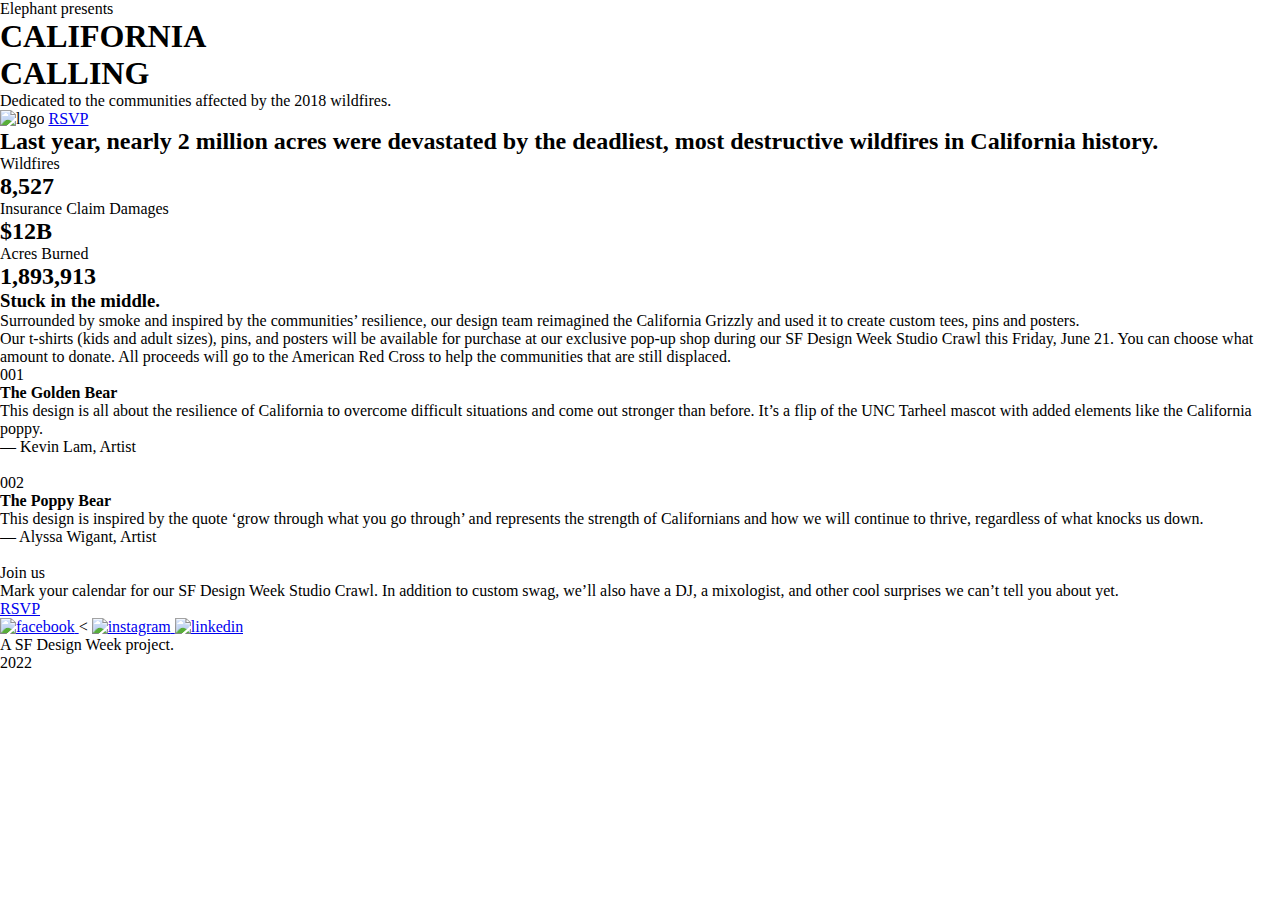
==== index.html @ 9de403ce "html steht" ====
<!DOCTYPE html>
<html lang="en">
<head>
    <meta charset="UTF-8">
    <meta http-equiv="X-UA-Compatible" content="IE=edge">
    <meta name="viewport" content="width=device-width, initial-scale=1.0">
    <title>Califoria Calling</title>
    <link rel="stylesheet" href="assets/css/style.css">
</head>
<body>
    <header>
        <div>
            <p>Elephant presents</p>
            <h1>CALIFORNIA</h1>
            <h1>CALLING</h1>
            <p>Dedicated to the communities affected by the 2018 wildfires.
            </p>
        </div>
        <span>
            <img src="assets/" alt="logo">
            <a href="#">RSVP</a>
        </span>
        <h2>Last year, nearly 2 million acres were devastated by the deadliest, most destructive wildfires in California history.
        </h2>
        <aside>
            <p>Wildfires</p>
            <h2>8,527</h2>
            <p>Insurance Claim Damages 
            </p>
            <h2>$12B</h2>
            <p>Acres Burned </p>
            <h2>1,893,913</h2>
        </aside>
    </header>
    <main>
        <section>
            <h3>Stuck in the middle.</h3>
            <p>Surrounded by smoke and inspired by the communities’ resilience, our design team reimagined the California Grizzly and used it to create custom tees, pins and posters.
            </p>
            <p>Our t-shirts (kids and adult sizes), pins, and posters will be available for purchase at our exclusive pop-up shop during our SF Design Week Studio Crawl this Friday, June 21. You can choose what amount to donate. All proceeds will go to the American Red Cross to help the communities that are still displaced.
            </p>
        </section>
        <section>
            <div>
                <figcaption>001</figcaption>
                <h4>The Golden Bear</h4>
            </div>
            <div>
                <p>This design is all about the resilience of California to overcome difficult situations and come out stronger than before. It’s a flip of the UNC Tarheel mascot with added elements like the California poppy.
                </p>
                <figcaption>— Kevin Lam, Artist</figcaption>
            </div>
            <div class="gridContainer">
                <img src="" alt="">
                <img src="" alt="">
            </div>
        </section>
        <section>
            <div>
                <figcaption>002</figcaption>
                <h4>The Poppy Bear</h4>
            </div>
            <div>
                <p>This design is inspired by the quote ‘grow through what you go through’ and represents the strength of Californians and how we will continue to thrive, regardless of what knocks us down. 
                </p>
                <figcaption>— Alyssa Wigant, Artist
                </figcaption>
            </div>
            <div class="gridContainer">
                <img src="" alt="">
                <img src="" alt="">
            </div>
        </section>
    </main>
    <footer>
        <figcaption>Join us</figcaption>
        <p>Mark your calendar for our SF Design Week Studio Crawl. In addition to custom swag, we’ll also have a DJ, a mixologist, and other cool surprises we can’t tell you about yet.
        </p>
        <div>
            <a href="#">RSVP</a>
        </div>
        <nav>
            <ul>
                <li><a href="#">
                    <img src="" alt="facebook">
                </a><
                <a href="#">
                    <img src="" alt="instagram">
                </a>
                <a href="#">
                    <img src="" alt="linkedin">
                </a>
                <li>A SF Design Week project.</li>
                <li>2022</li>
            </ul>
        </nav>
    </footer>
    <script src="assets/js/main.css"></script>
</body>
</html>
---- assets/css/style.css ----
/* @import */

* {
    margin: 0;
    padding: 0;
    box-sizing: border-box;
}

/*======================= GENERAL STYLES =======================

                    FONTS

                    COLORS

==============================================================*/
/*============================================================*/

/*========================== HEADER ==========================*/

/*=========================== MAIN ===========================*/

/*========================== FOOTER ==========================*/
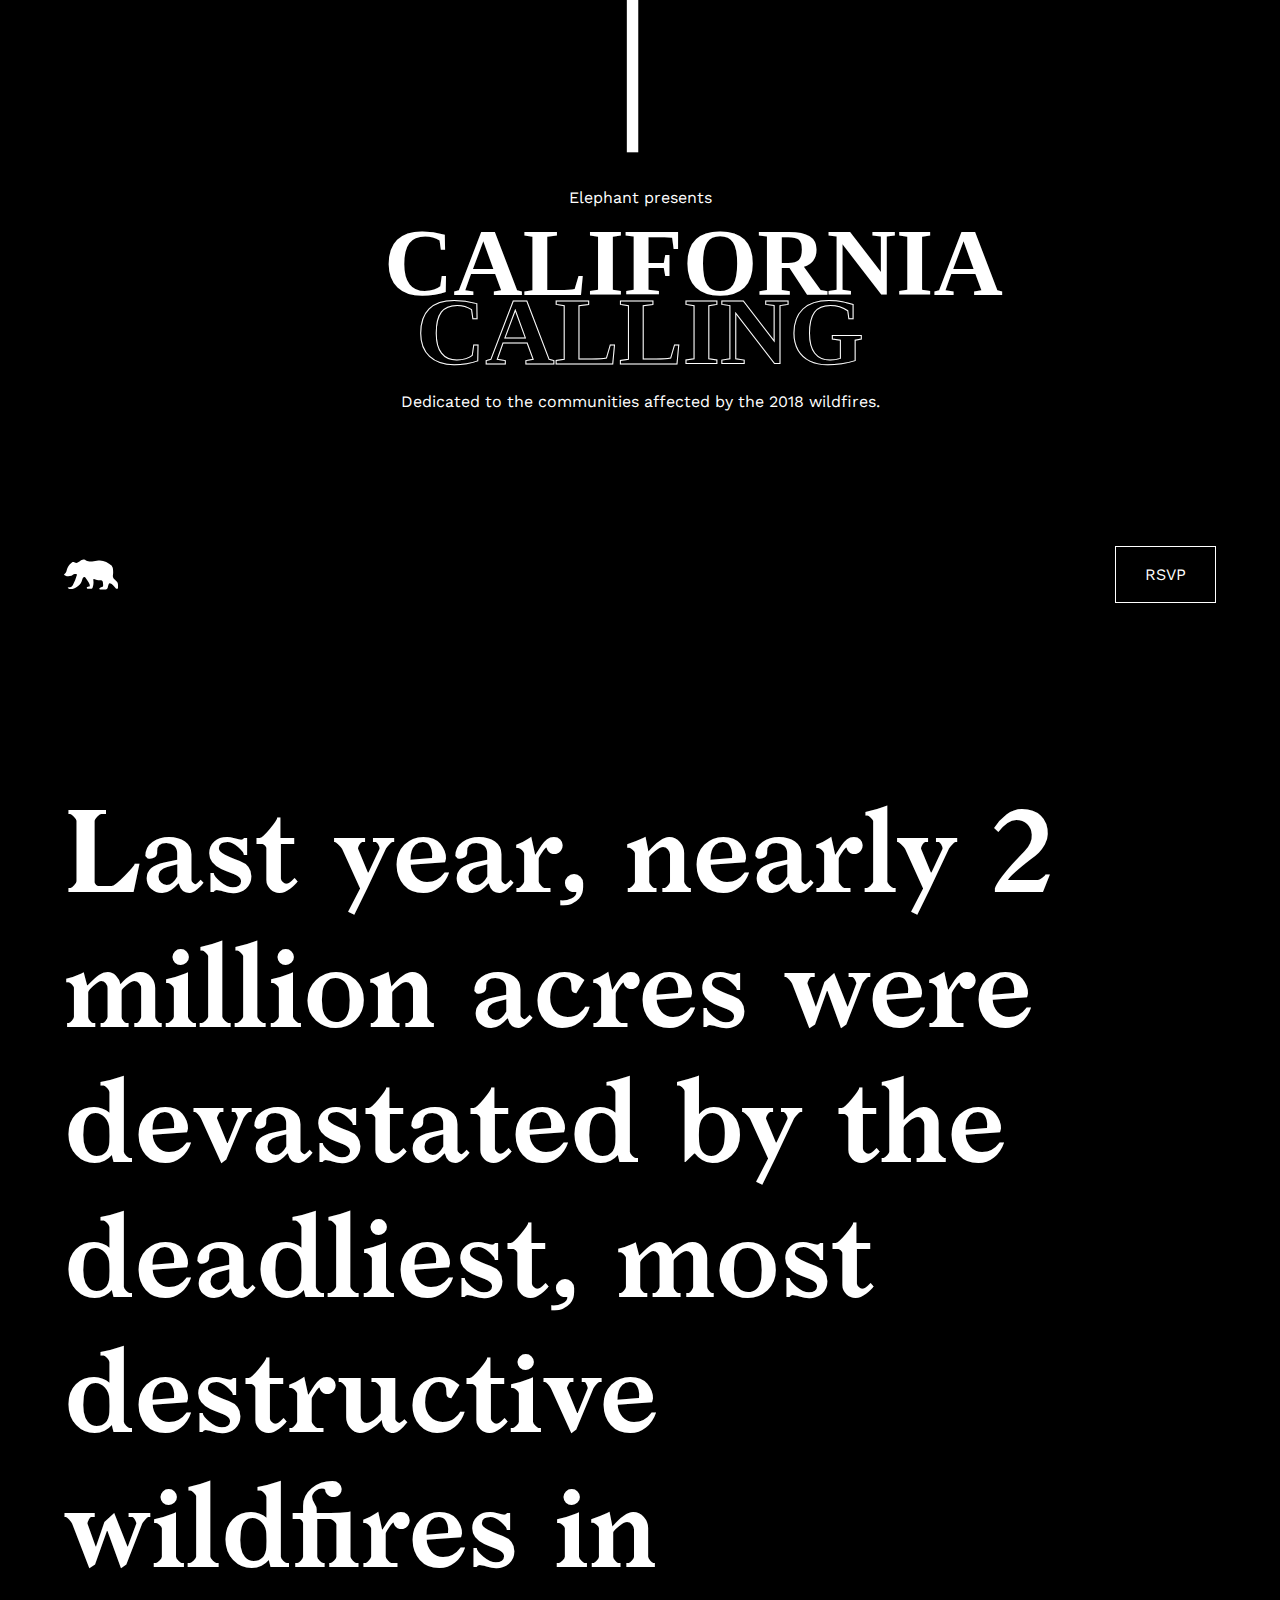
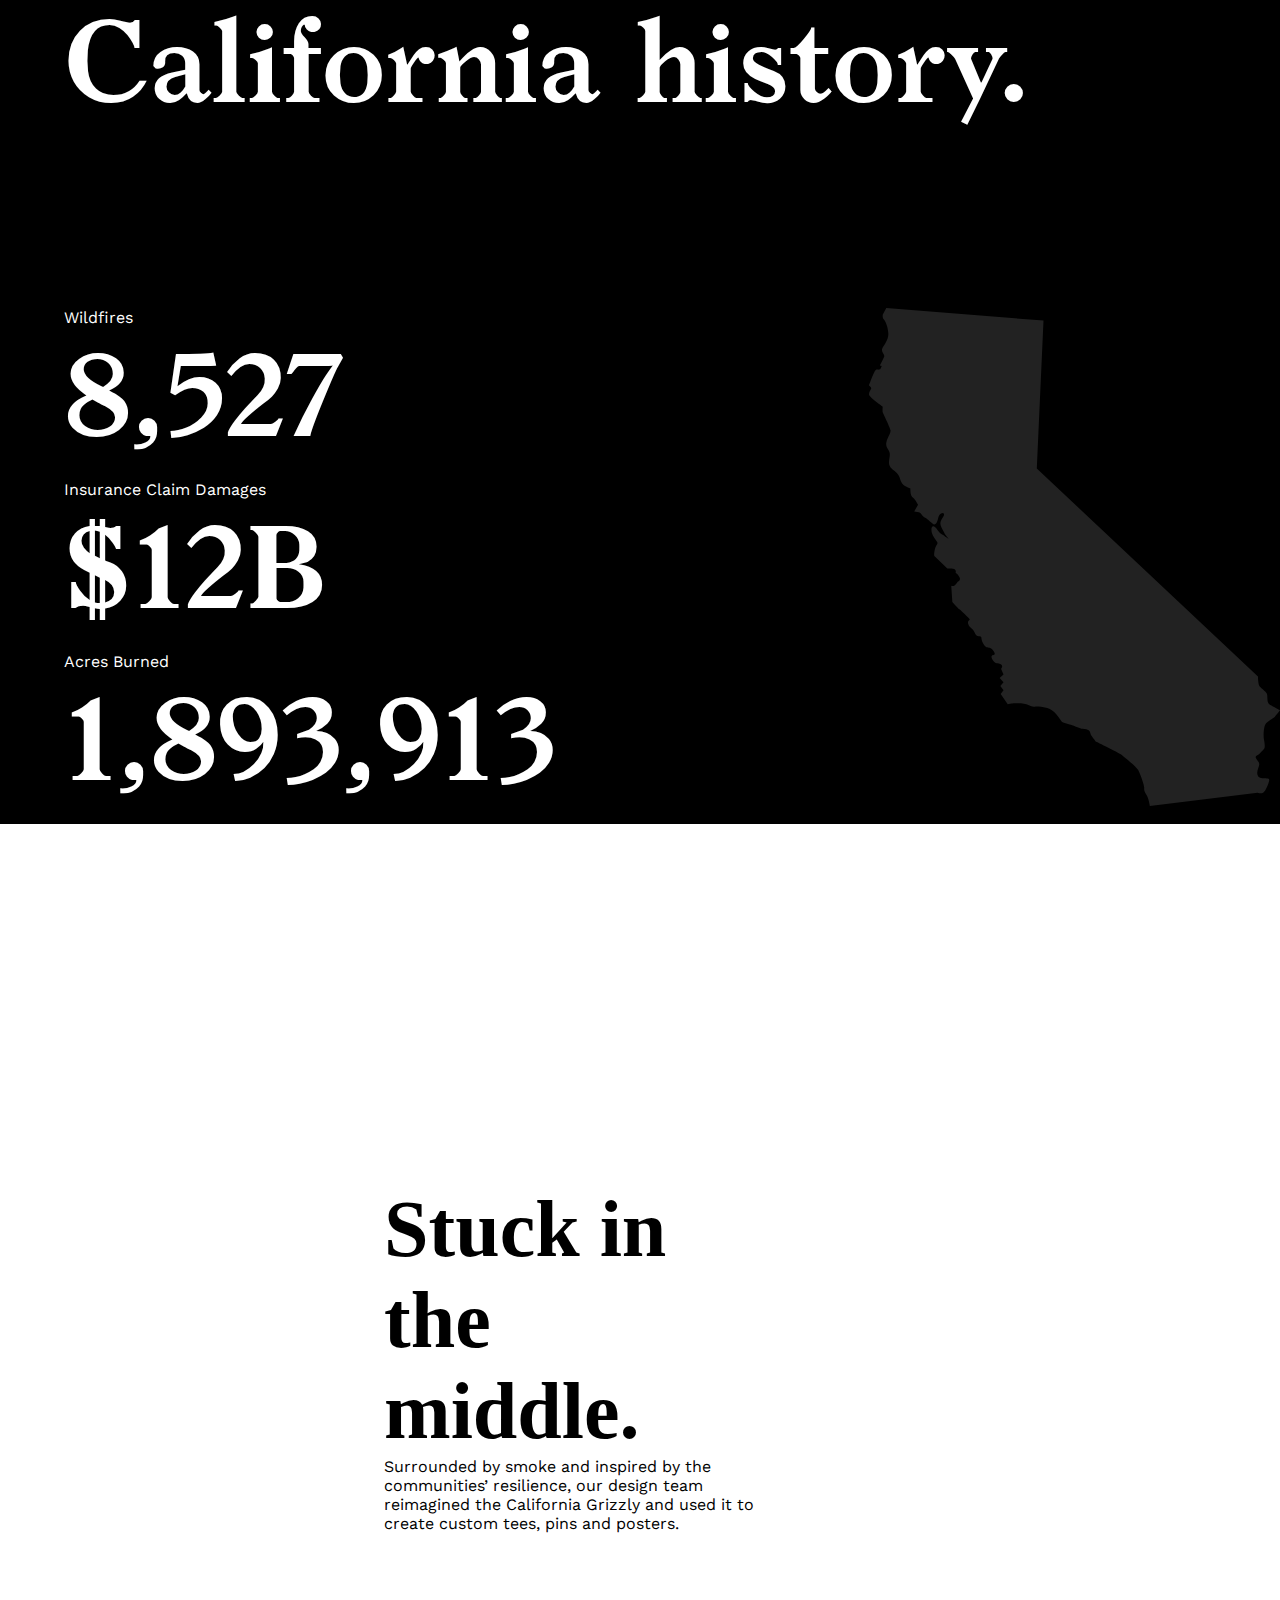
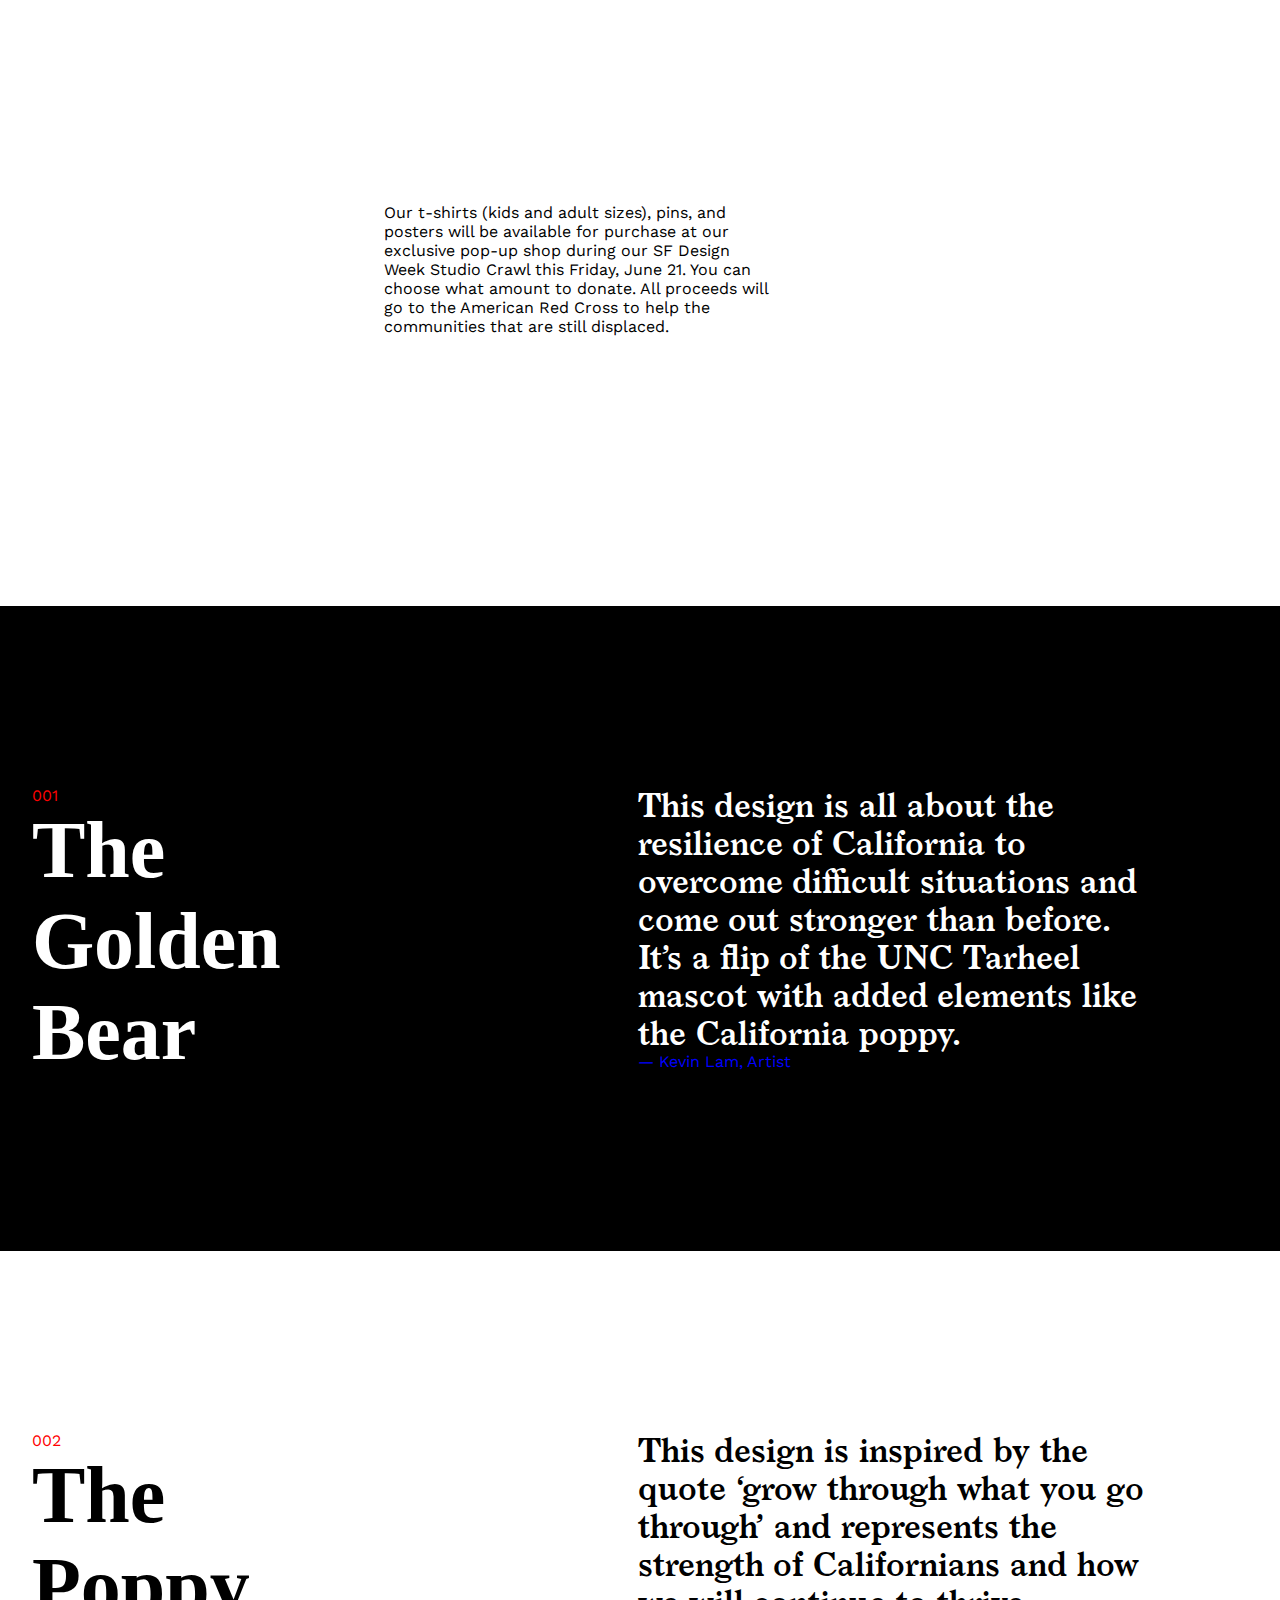
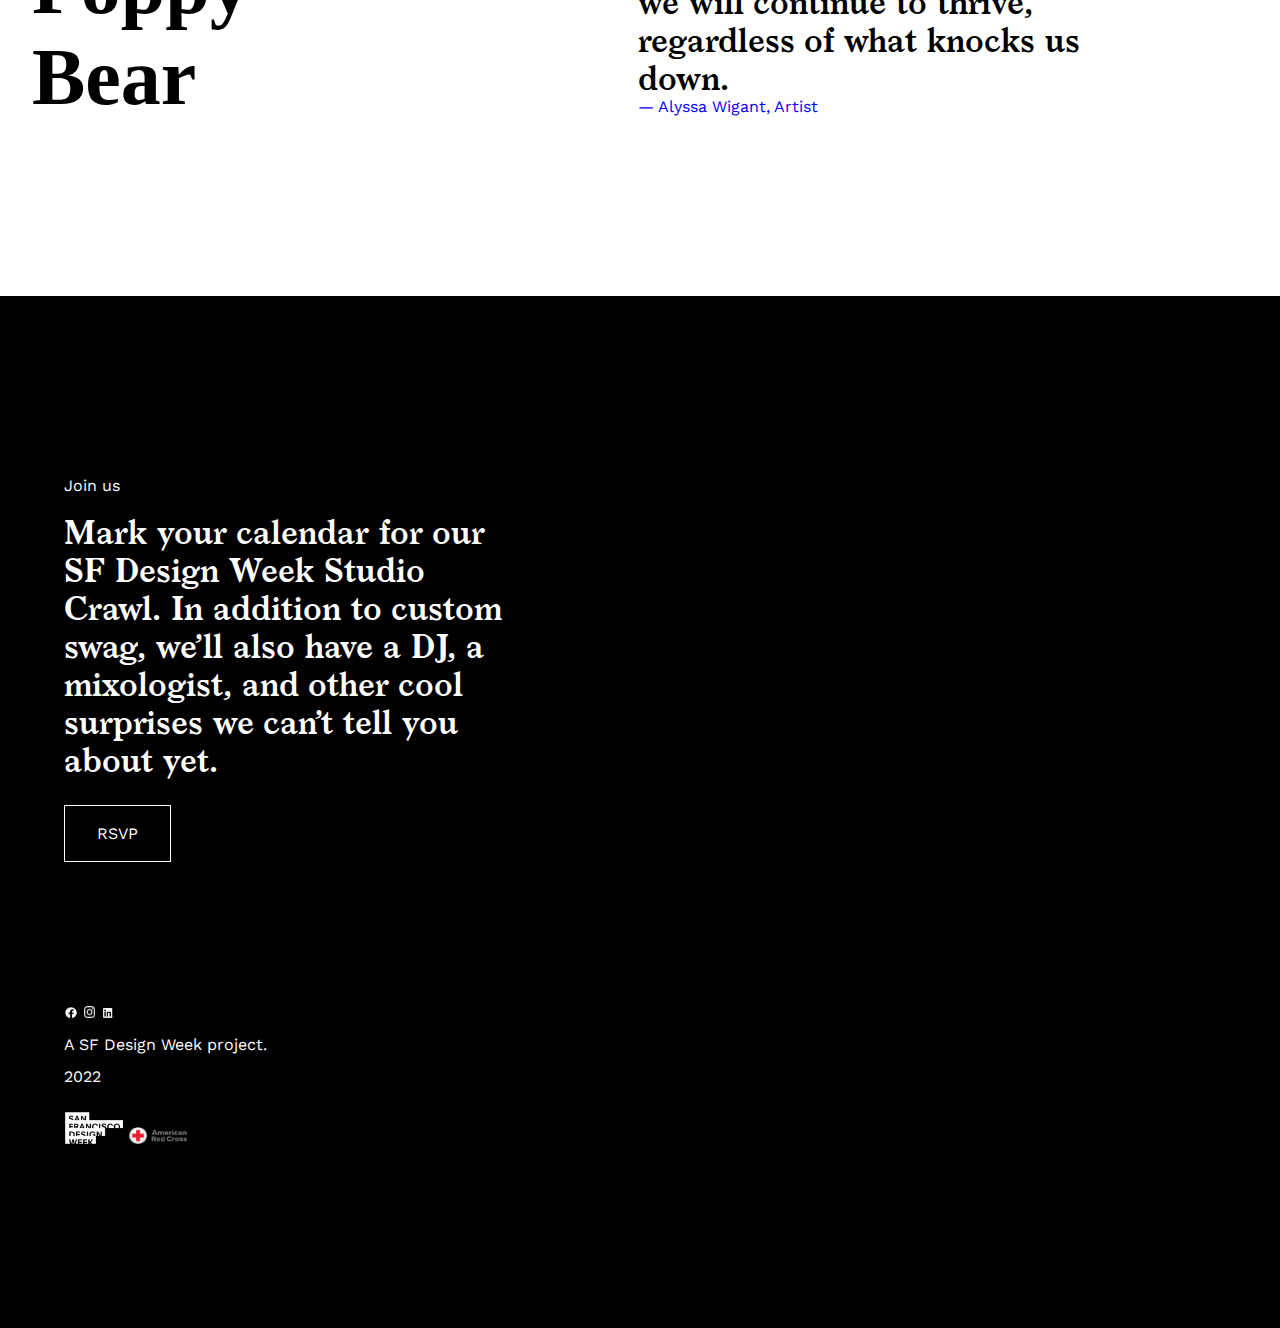
==== commit 22f872f0: "Zwischenstand ohne Bilder" ====
--- a/index.html
+++ b/index.html
@@ -4,22 +4,24 @@
     <meta charset="UTF-8">
     <meta http-equiv="X-UA-Compatible" content="IE=edge">
     <meta name="viewport" content="width=device-width, initial-scale=1.0">
-    <title>Califoria Calling</title>
+    <title>California Calling</title>
     <link rel="stylesheet" href="assets/css/style.css">
 </head>
 <body>
     <header>
         <div>
+            <!-- <img src="assets/img/line.svg" alt="line"> -->
+            <p class="line">│</p>
             <p>Elephant presents</p>
             <h1>CALIFORNIA</h1>
-            <h1>CALLING</h1>
+            <h1 id="textStroke">CALLING</h1>
             <p>Dedicated to the communities affected by the 2018 wildfires.
             </p>
         </div>
-        <span>
-            <img src="assets/" alt="logo">
-            <a href="#">RSVP</a>
-        </span>
+        <div>
+            <img src="assets/img/bear.svg" alt="bear">
+            <a href="#" class="rsvp">RSVP</a>
+        </div>
         <h2>Last year, nearly 2 million acres were devastated by the deadliest, most destructive wildfires in California history.
         </h2>
         <aside>
@@ -76,24 +78,29 @@
         <figcaption>Join us</figcaption>
         <p>Mark your calendar for our SF Design Week Studio Crawl. In addition to custom swag, we’ll also have a DJ, a mixologist, and other cool surprises we can’t tell you about yet.
         </p>
+        <a href="#" class="rsvp">RSVP</a>
         <div>
-            <a href="#">RSVP</a>
+            <nav>
+                <ul>
+                    <li><a href="#">
+                        <img src="assets/img/fb.png" alt="facebook"></a>
+                    <a href="#">
+                        <img src="assets/img/ig.png" alt="instagram">
+                    </a>
+                    <a href="#">
+                        <img src="assets/img/li.png" alt="linkedin">
+                    </a>
+                    <li>A SF Design Week project.</li>
+                    <li>2022</li>
+                </ul>
+            </nav>
+        <!-- </div>
+        <div> -->
+            <figure>
+                <img src="assets/img/sfdw-logo.png" alt="San Francisco Design Week">
+                <img src="assets/img/ngo-logo.png" alt="American Red Cross">
+            </figure>
         </div>
-        <nav>
-            <ul>
-                <li><a href="#">
-                    <img src="" alt="facebook">
-                </a><
-                <a href="#">
-                    <img src="" alt="instagram">
-                </a>
-                <a href="#">
-                    <img src="" alt="linkedin">
-                </a>
-                <li>A SF Design Week project.</li>
-                <li>2022</li>
-            </ul>
-        </nav>
     </footer>
     <script src="assets/js/main.css"></script>
 </body>
--- a/assets/css/style.css
+++ b/assets/css/style.css
@@ -1,4 +1,4 @@
-/* @import */
+@import url('https://fonts.googleapis.com/css2?family=Work+Sans:wght@100;200;300;400&display=swap');
 
 * {
     margin: 0;
@@ -9,14 +9,277 @@
 /*======================= GENERAL STYLES =======================
 
                     FONTS
+Font: WorkSans, LarishNeue
+font-family: 'Work Sans', sans-serif;
+font-family: "LarishNeue1";
+font-family: "LarishNeue2";
 
                     COLORS
-
+Farbe: #fff / #000
 ==============================================================*/
+
+body {
+    background: #000;
+}
+
+p {
+    font-family: 'Work Sans', sans-serif;
+}
+
+figcaption {
+    font-family: 'Work Sans', sans-serif;
+}
+
+@font-face {
+    font-family: "LarishNeue1";
+    src: url("../fonts/LarishNeueSemibold.woff");
+}
+
+@font-face {
+    font-family: "LarishNeue2";
+    src: url("../fonts/Larish\ Neue\ Semibold.woff2");
+}
 /*============================================================*/
 
 /*========================== HEADER ==========================*/
 
+header {
+    background: #000;
+    color: #fff;
+}
+
+.line {
+    font-size: 10em;
+    font-weight: 100;
+    margin-top: -15vh;
+}
+
+h1, #textStroke {
+    font-size: 6em;
+}
+
+/* CALLING */
+#textStroke {
+    color: #000;
+    -webkit-text-stroke: 1px #fff;
+    line-height: 0.3em;
+}
+
+header div:nth-of-type(1) {
+    margin: 10vh 30%;
+    text-align: center;
+}
+
+header p {
+    margin-top: 5vh;
+}
+
+/* LOGO BEAR & RSVP BUTTON */
+header div:nth-of-type(2) {
+    width: 90%;
+    margin: 15vh 5% 20vh;
+    display: flex;
+    justify-content: space-between;
+}
+
+.rsvp {
+    color: #fff;
+    text-decoration: none;
+    font-family: 'Work Sans', sans-serif;
+    border: 1px solid #fff;
+    padding: 2vh 2.5%;
+}
+
+.rsvp:hover {
+    background: #fff;
+    color: #000;
+    transition: all 1s ease;
+}
+
+h2 {
+    font-size: 7em;
+    font-family: "LarishNeue1";
+    width: 80%;
+    margin: 0 5% 2vh;
+}
+
+/* ASIDE */
+
+aside {
+    background: url("../img/map.svg") right no-repeat;
+}
+
+aside p {
+    margin: 0 5%;
+}
+
+aside p:nth-of-type(1) {
+    margin: 20vh 5% 0;
+}
+
 /*=========================== MAIN ===========================*/
 
-/*========================== FOOTER ==========================*/+/* Stuck in the middle */
+section:nth-of-type(1) {
+    background: #fff;
+    color: #000;
+}
+
+h3 {
+    font-size: 5em;
+    width: 23%;
+    margin: 0 30% 0;
+    padding: 40vh 0 0;
+}
+
+section:nth-of-type(1) p {
+    width: 30%;
+    margin: 0 30% 0;
+    padding: 0 0 30vh;
+}
+
+/*===========================*/
+
+/* The Golden Bear */
+section:nth-of-type(2) {
+    background: #000;
+    color: #fff;
+    display: flex;
+}
+
+/* 001 / 002 */
+section:nth-of-type(2) div:nth-of-type(1) figcaption:nth-of-type(1),
+section:nth-of-type(3) div:nth-of-type(1) figcaption:nth-of-type(1) {
+    margin: 20vh 5% 0;
+    color: red;
+}
+
+/* —ARTISTS */
+section:nth-of-type(2) div:nth-of-type(2) figcaption,
+section:nth-of-type(3) div:nth-of-type(2) figcaption {
+    margin: 0 0 20vh;
+    color: blue;
+}
+
+h4 {
+    font-size: 5em;
+    width: 23%;
+    /* margin: 0 5% 0; */
+    padding: 0 0 10vh;
+}
+
+/* PARAGRAPH */
+section:nth-of-type(2) p {
+    font-family: "LarishNeue1";
+    font-size: 2em;
+    margin: 20vh 0 0;
+    width: 80%;
+}
+
+/* FLEXBASIS */
+section:nth-of-type(2) div:nth-of-type(1) {
+    flex-basis: 50%;
+}
+
+section:nth-of-type(2) div:nth-of-type(2) {
+    flex-basis: 50%;
+}
+
+/* The Poppy Bear */
+section:nth-of-type(3) {
+    background: #fff;
+    color: #000;
+    display: flex;
+}
+
+h4 {
+    font-size: 5em;
+    width: 23%;
+    margin: 0 5% 0;
+    padding: 0 0 10vh;
+}
+
+section:nth-of-type(3) div:nth-of-type(1) {
+    flex-basis: 50%;
+}
+
+section:nth-of-type(3) div:nth-of-type(2) {
+    flex-basis: 50%;
+}
+
+/* PARAGRAPH */
+section:nth-of-type(3) p {
+    font-family: "LarishNeue1";
+    font-size: 2em;
+    margin: 20vh 0 0;
+    width: 80%;
+}
+
+/*========================== FOOTER ==========================*/
+
+footer {
+    background: #000;
+    color: #fff;
+}
+
+footer figcaption {
+    margin: 20vh 5% 2vh;
+}
+
+footer p {
+    font-family: "LarishNeue1";
+    font-size: 2em;
+    margin: 0 5% 5vh;
+    width: 35%;
+}
+
+footer .rsvp {
+    margin: 0 5%;
+}
+
+footer nav {
+    font-family: 'Work Sans', sans-serif;
+    margin: 20vh 5% 5vh;
+    display: inline;
+}
+
+footer nav img {
+    width: 1%;
+    margin: 0 0.1%;
+}
+
+footer nav ul {
+    text-decoration: none;
+    color: #fff;
+    list-style: none;
+    line-height: 2em;
+}
+
+footer nav a {
+    text-decoration: none;
+    color: #fff;
+    list-style: none;
+}
+
+footer nav ul li {
+    text-decoration: none;
+    color: #fff;
+    list-style: none;
+}
+
+footer img {
+    width: 5%;
+    margin: 0 0.1%;
+}
+
+/* footer figure {
+    display: inline;
+    justify-content: space-between;
+    align-items: flex-end;
+} */
+
+footer div {
+    margin: 15vh 5% 20vh;
+    /* display: flex;
+    justify-content: space-between; */
+}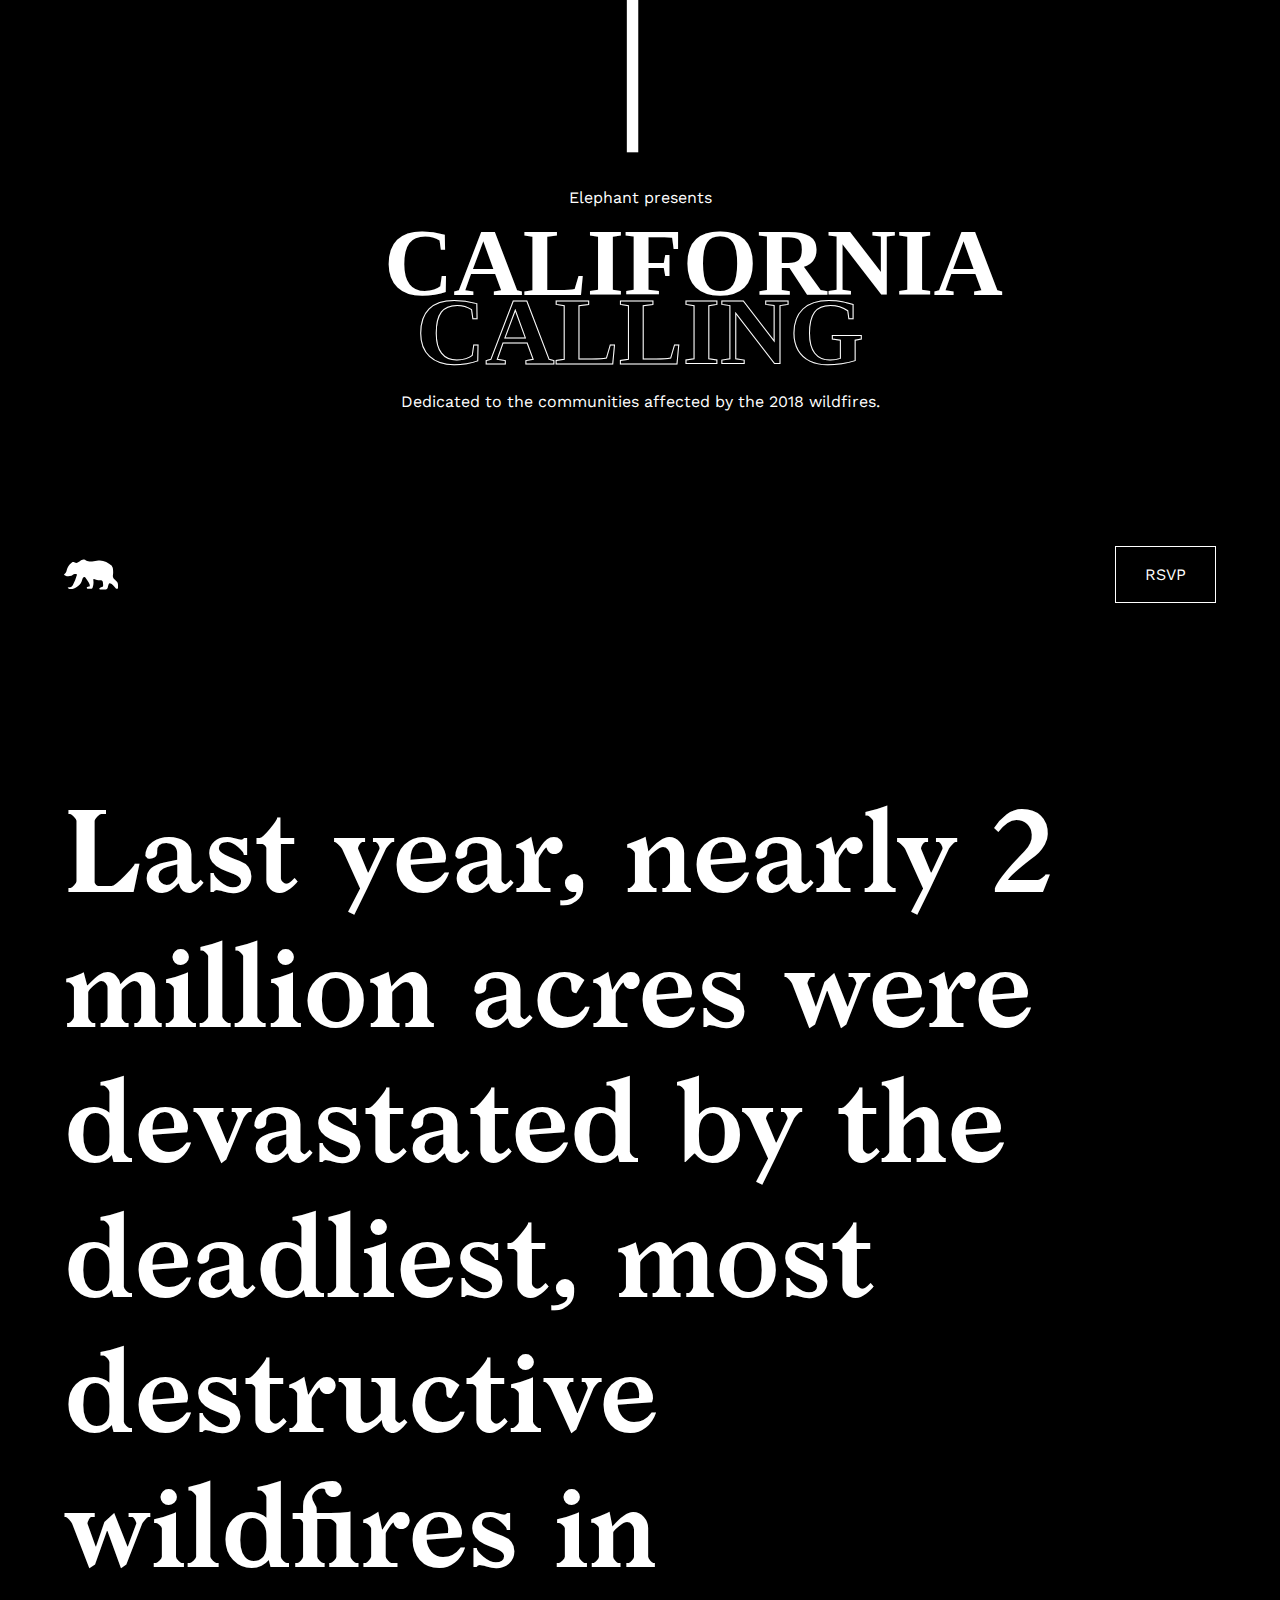
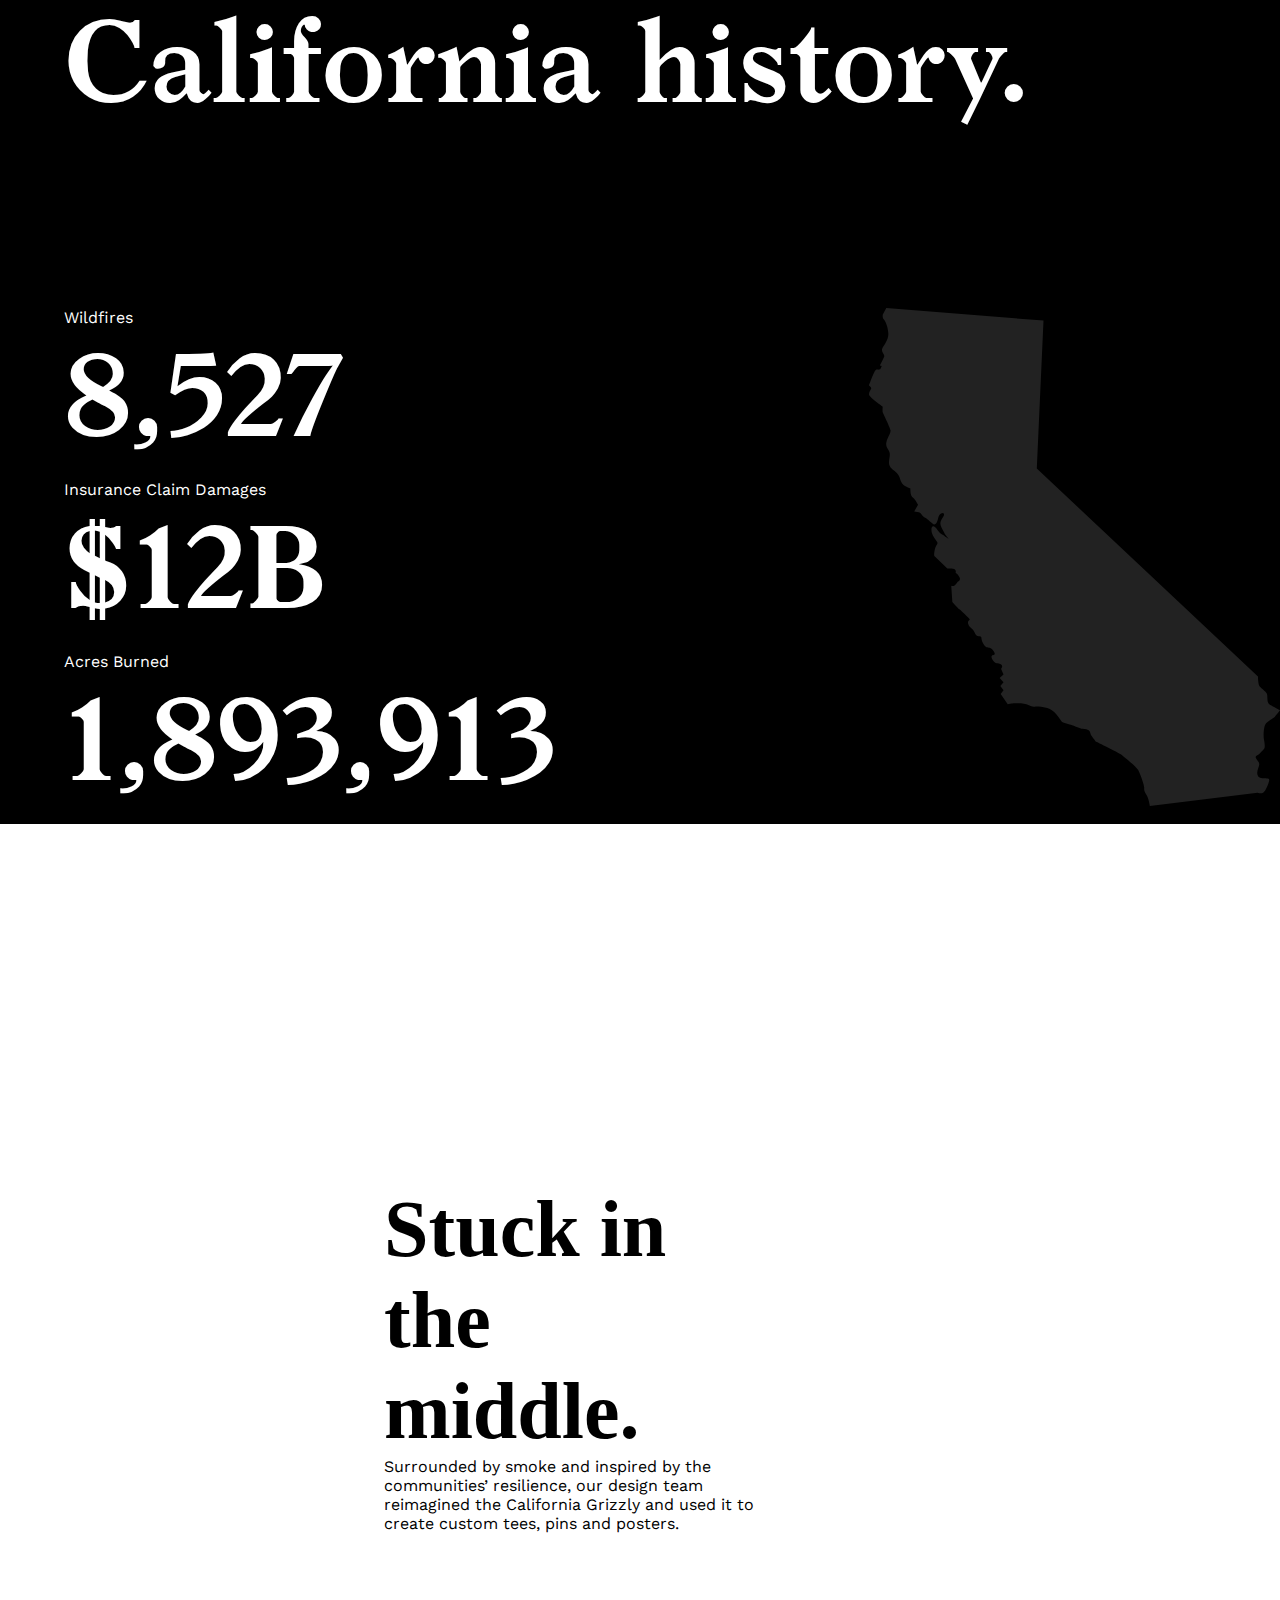
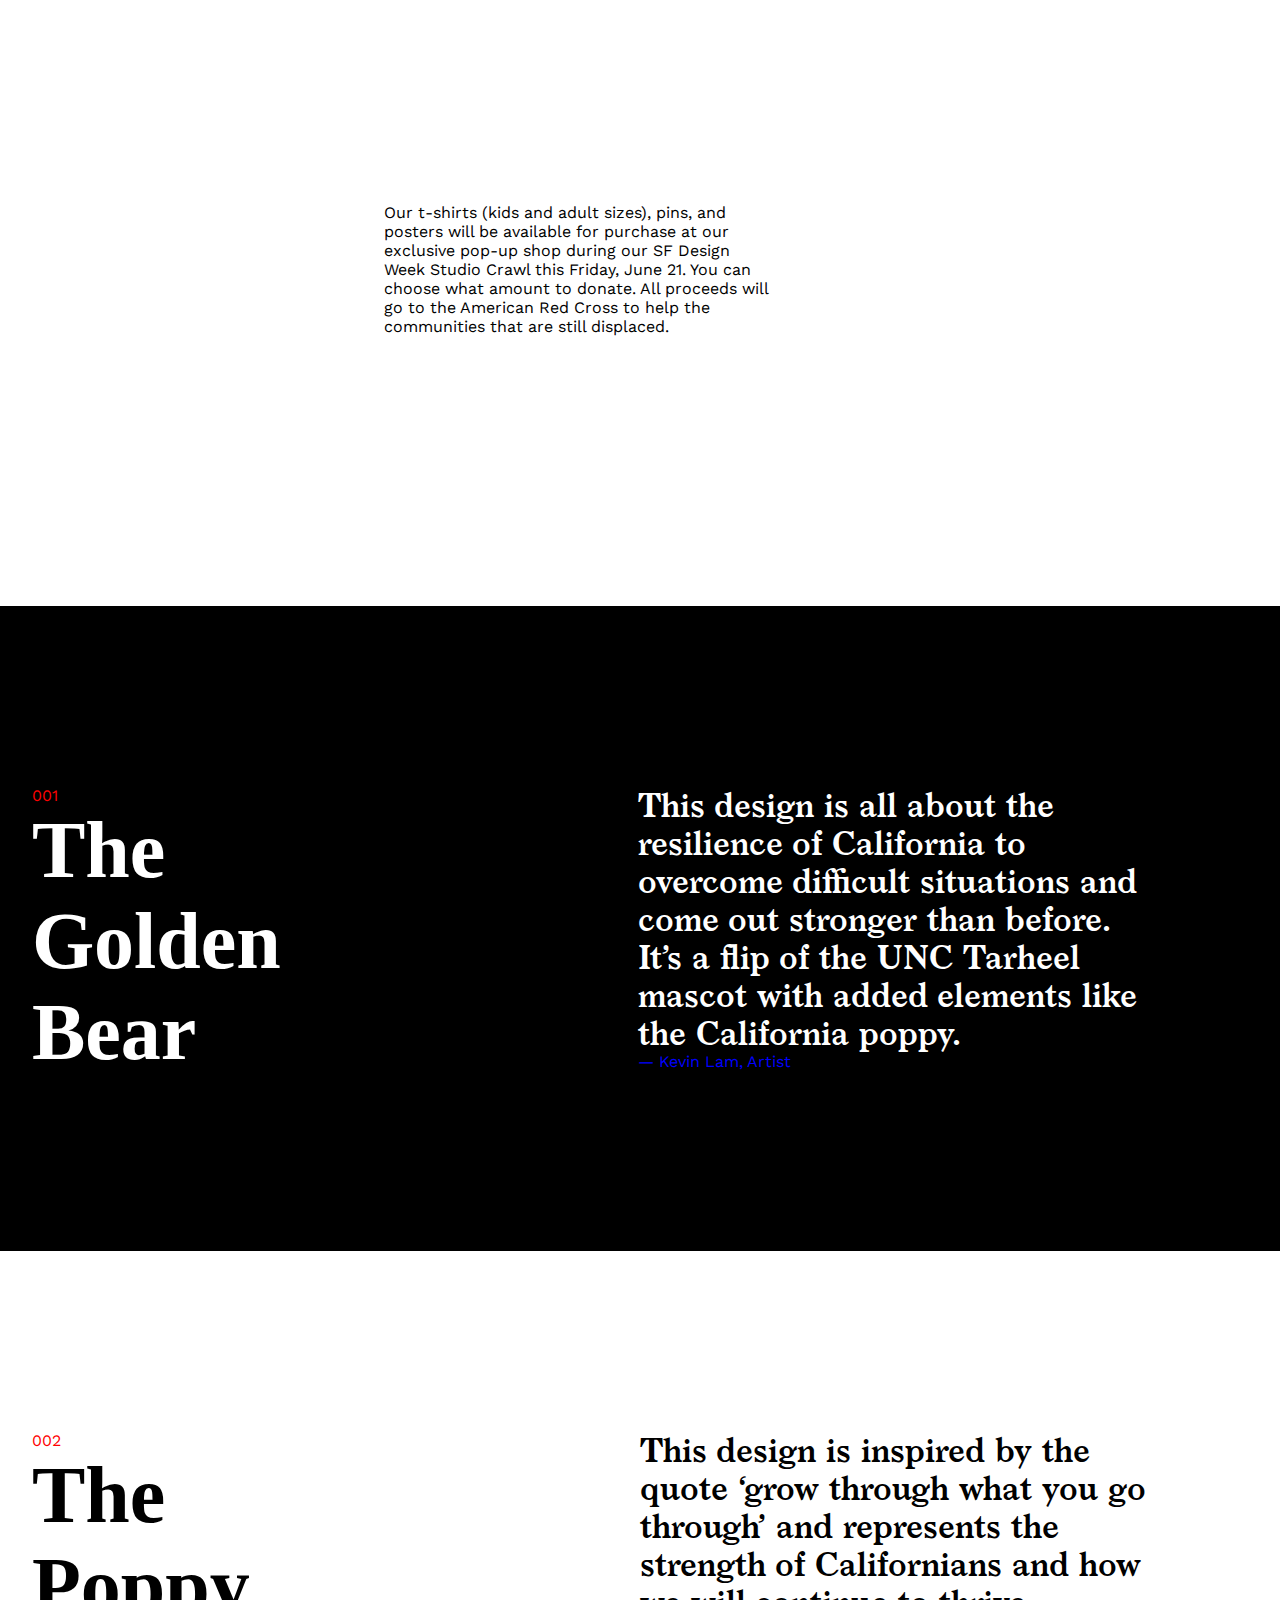
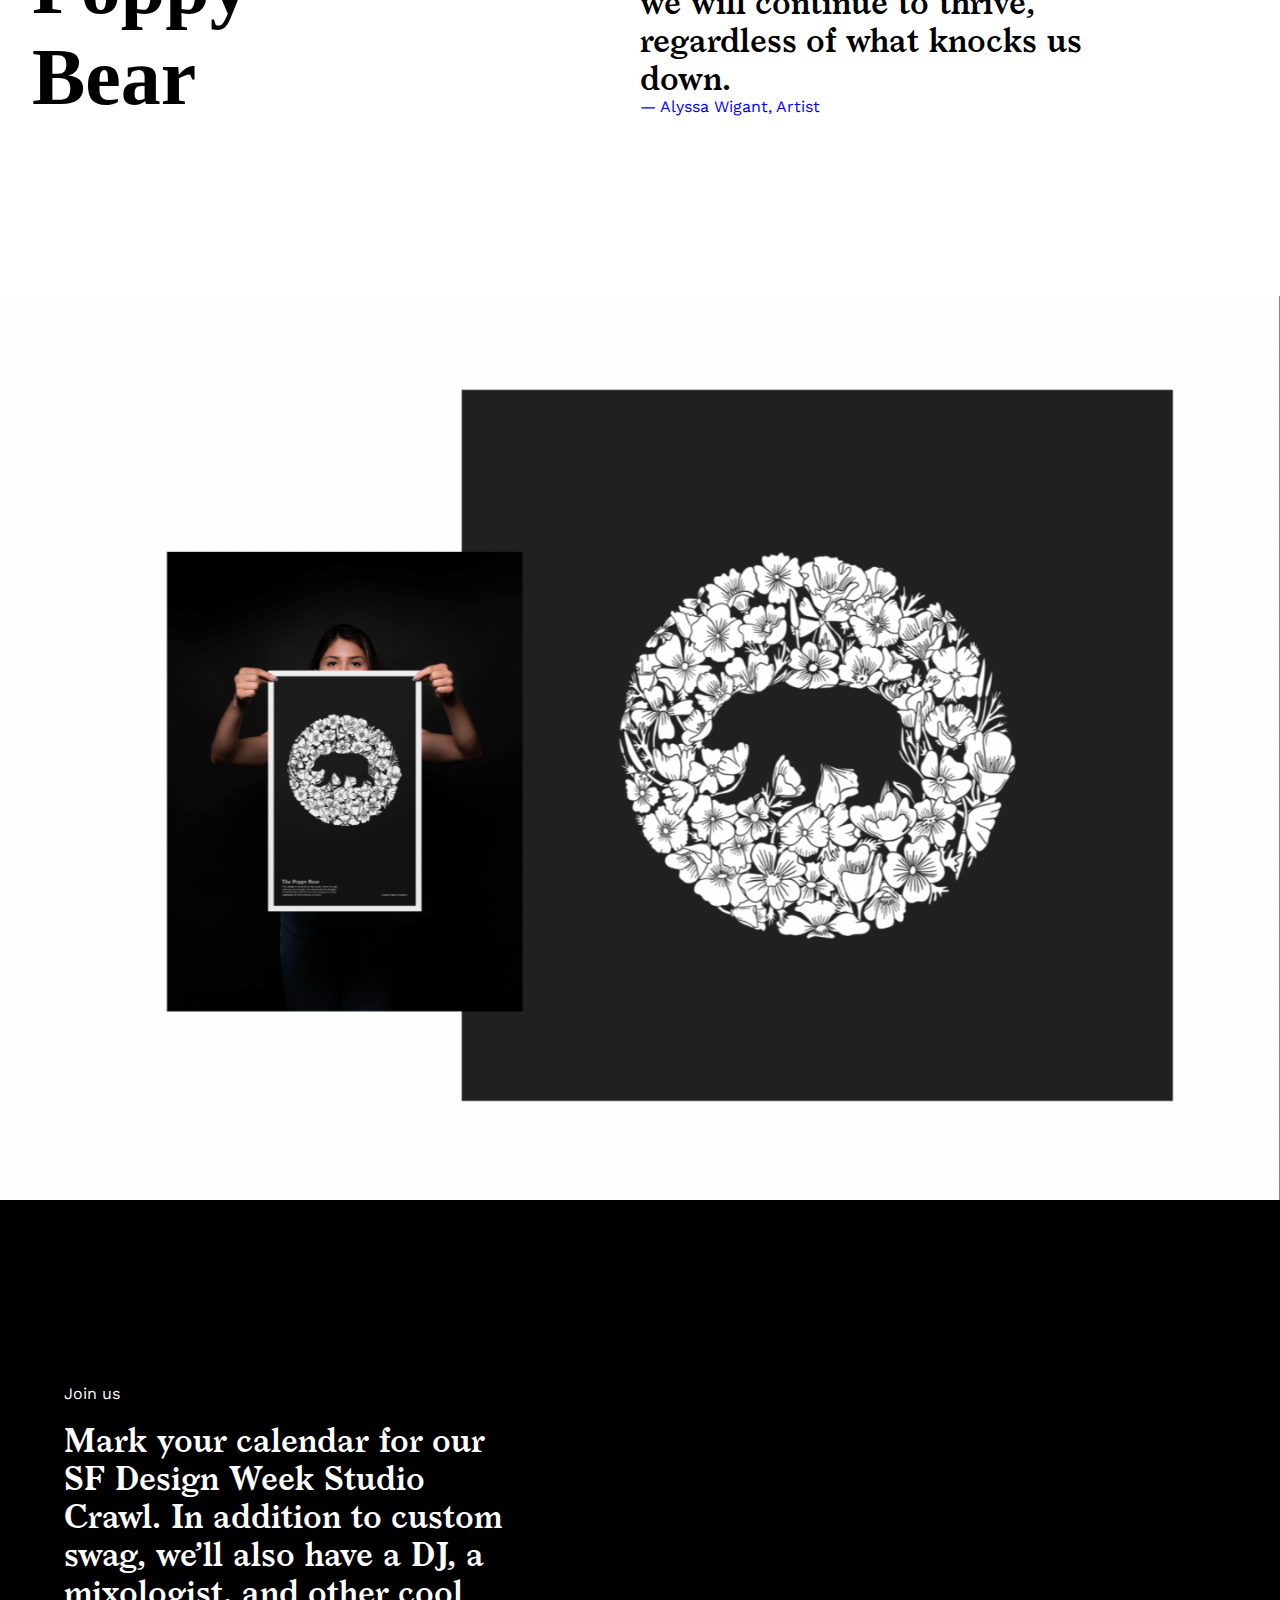
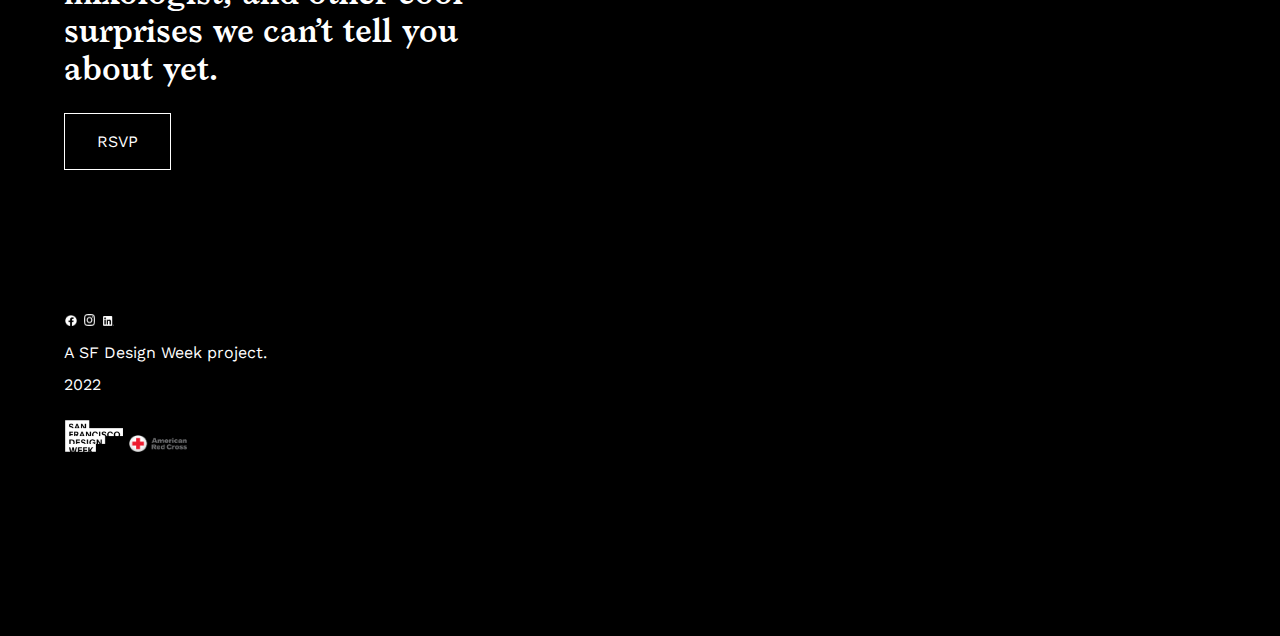
==== commit 1aef436b: "added poppy img" ====
--- a/index.html
+++ b/index.html
@@ -36,11 +36,14 @@
     </header>
     <main>
         <section>
-            <h3>Stuck in the middle.</h3>
-            <p>Surrounded by smoke and inspired by the communities’ resilience, our design team reimagined the California Grizzly and used it to create custom tees, pins and posters.
-            </p>
-            <p>Our t-shirts (kids and adult sizes), pins, and posters will be available for purchase at our exclusive pop-up shop during our SF Design Week Studio Crawl this Friday, June 21. You can choose what amount to donate. All proceeds will go to the American Red Cross to help the communities that are still displaced.
-            </p>
+            <div class="images">
+                <h3>Stuck in the middle.</h3>
+                <p>Surrounded by smoke and inspired by the communities’ resilience, our design team reimagined the California Grizzly and used it to create custom tees, pins and posters.
+                </p>
+                <p>Our t-shirts (kids and adult sizes), pins, and posters will be available for purchase at our exclusive pop-up shop during our SF Design Week Studio Crawl this Friday, June 21. You can choose what amount to donate. All proceeds will go to the American Red Cross to help the communities that are still displaced.
+                </p>
+            </div>
+            <div class="image1"></div>
         </section>
         <section>
             <div>
@@ -58,6 +61,9 @@
             </div>
         </section>
         <section>
+            <!-- <div>
+                <img src="assets/img/cc-circle-2.png" alt="circle">
+            </div> -->
             <div>
                 <figcaption>002</figcaption>
                 <h4>The Poppy Bear</h4>
@@ -68,10 +74,10 @@
                 <figcaption>— Alyssa Wigant, Artist
                 </figcaption>
             </div>
-            <div class="gridContainer">
-                <img src="" alt="">
-                <img src="" alt="">
-            </div>
+        </section>
+        <section>
+            <div></div>
+                <img src="assets/img/mitRand.png" alt="">
         </section>
     </main>
     <footer>
--- a/assets/css/style.css
+++ b/assets/css/style.css
@@ -138,6 +138,17 @@
     padding: 0 0 30vh;
 }
 
+.images {
+
+}
+
+.image1 {
+    background: url("../img/action1.jpeg") ;
+    z-index: 999;
+    width: 50%;
+    height: 50%;
+}
+
 /*===========================*/
 
 /* The Golden Bear */
@@ -188,6 +199,7 @@
 /* The Poppy Bear */
 section:nth-of-type(3) {
     background: #fff;
+    /* background: url("../img/cc-circle-2.png"); */
     color: #000;
     display: flex;
 }
@@ -215,6 +227,11 @@
     width: 80%;
 }
 
+/* POSTER- & ROSEBEAR IMAGE */
+section:nth-of-type(4) img {
+    width: 100%;
+}
+
 /*========================== FOOTER ==========================*/
 
 footer {
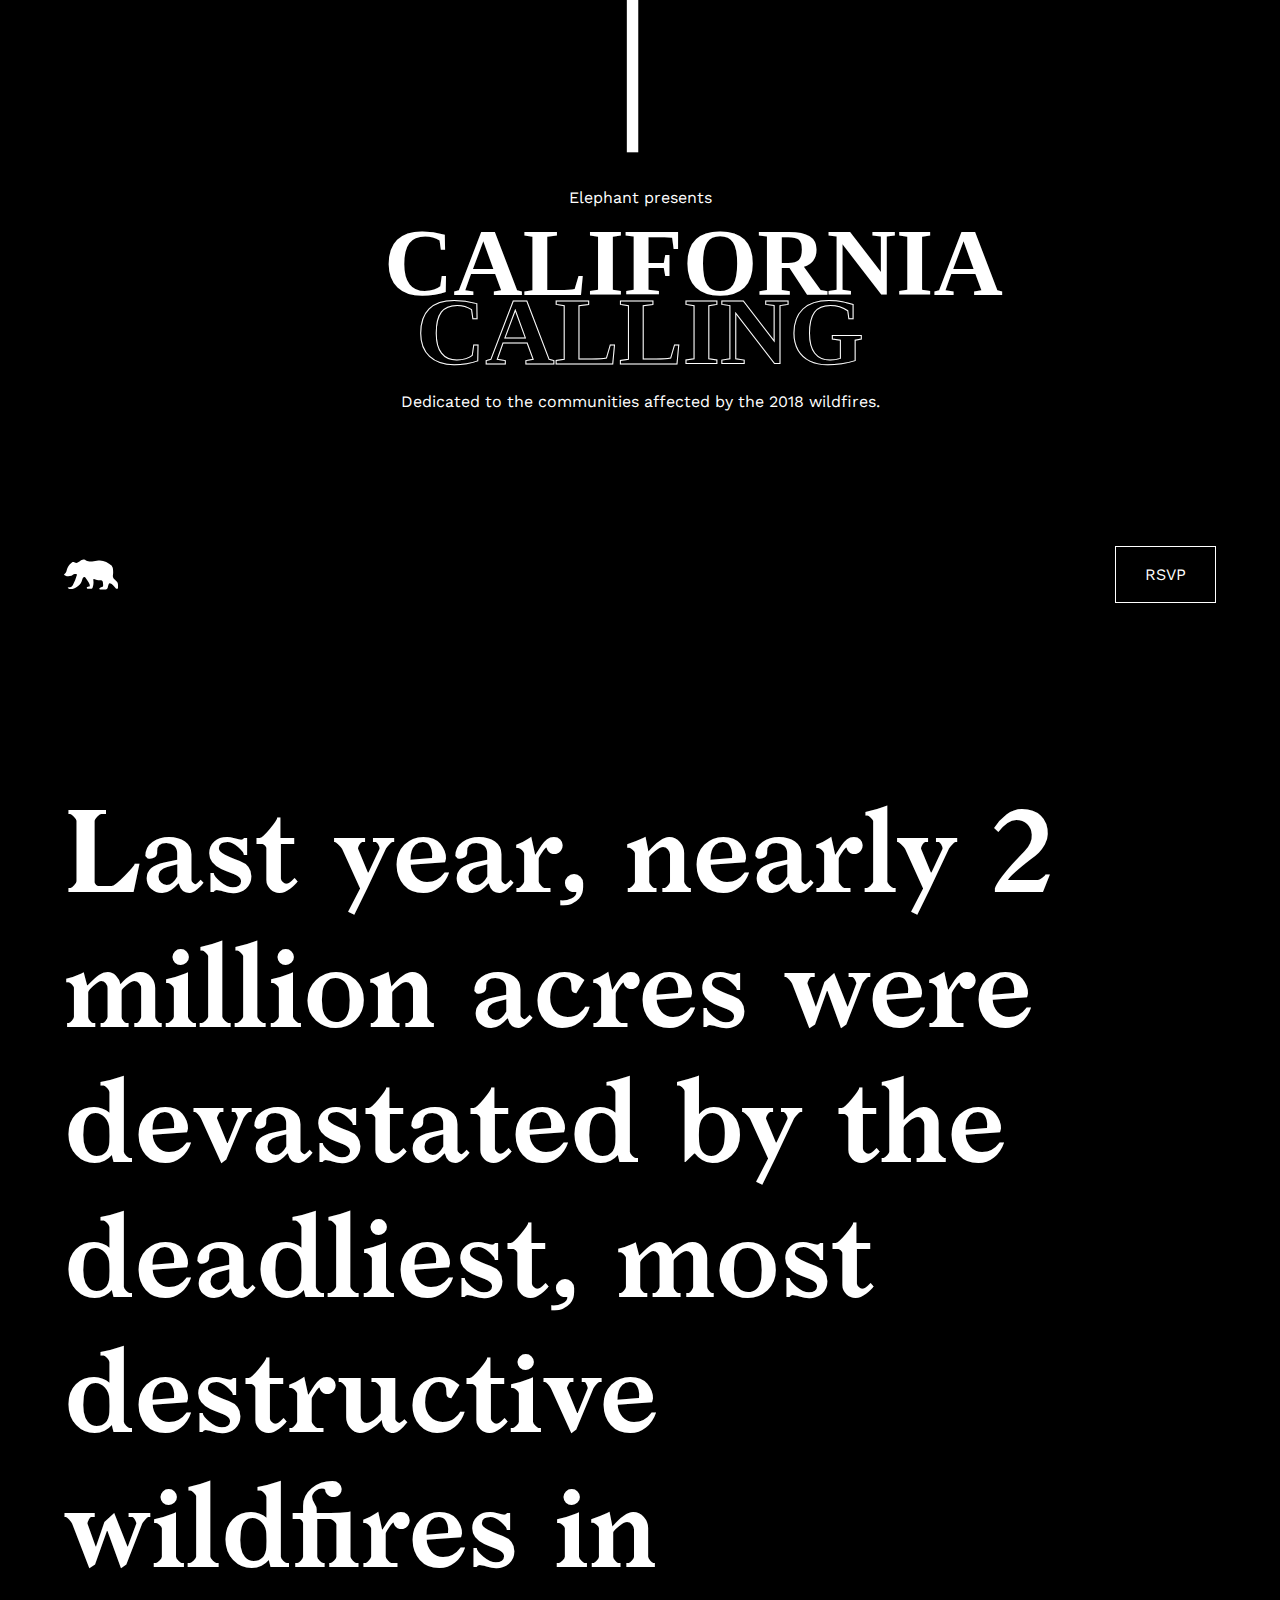
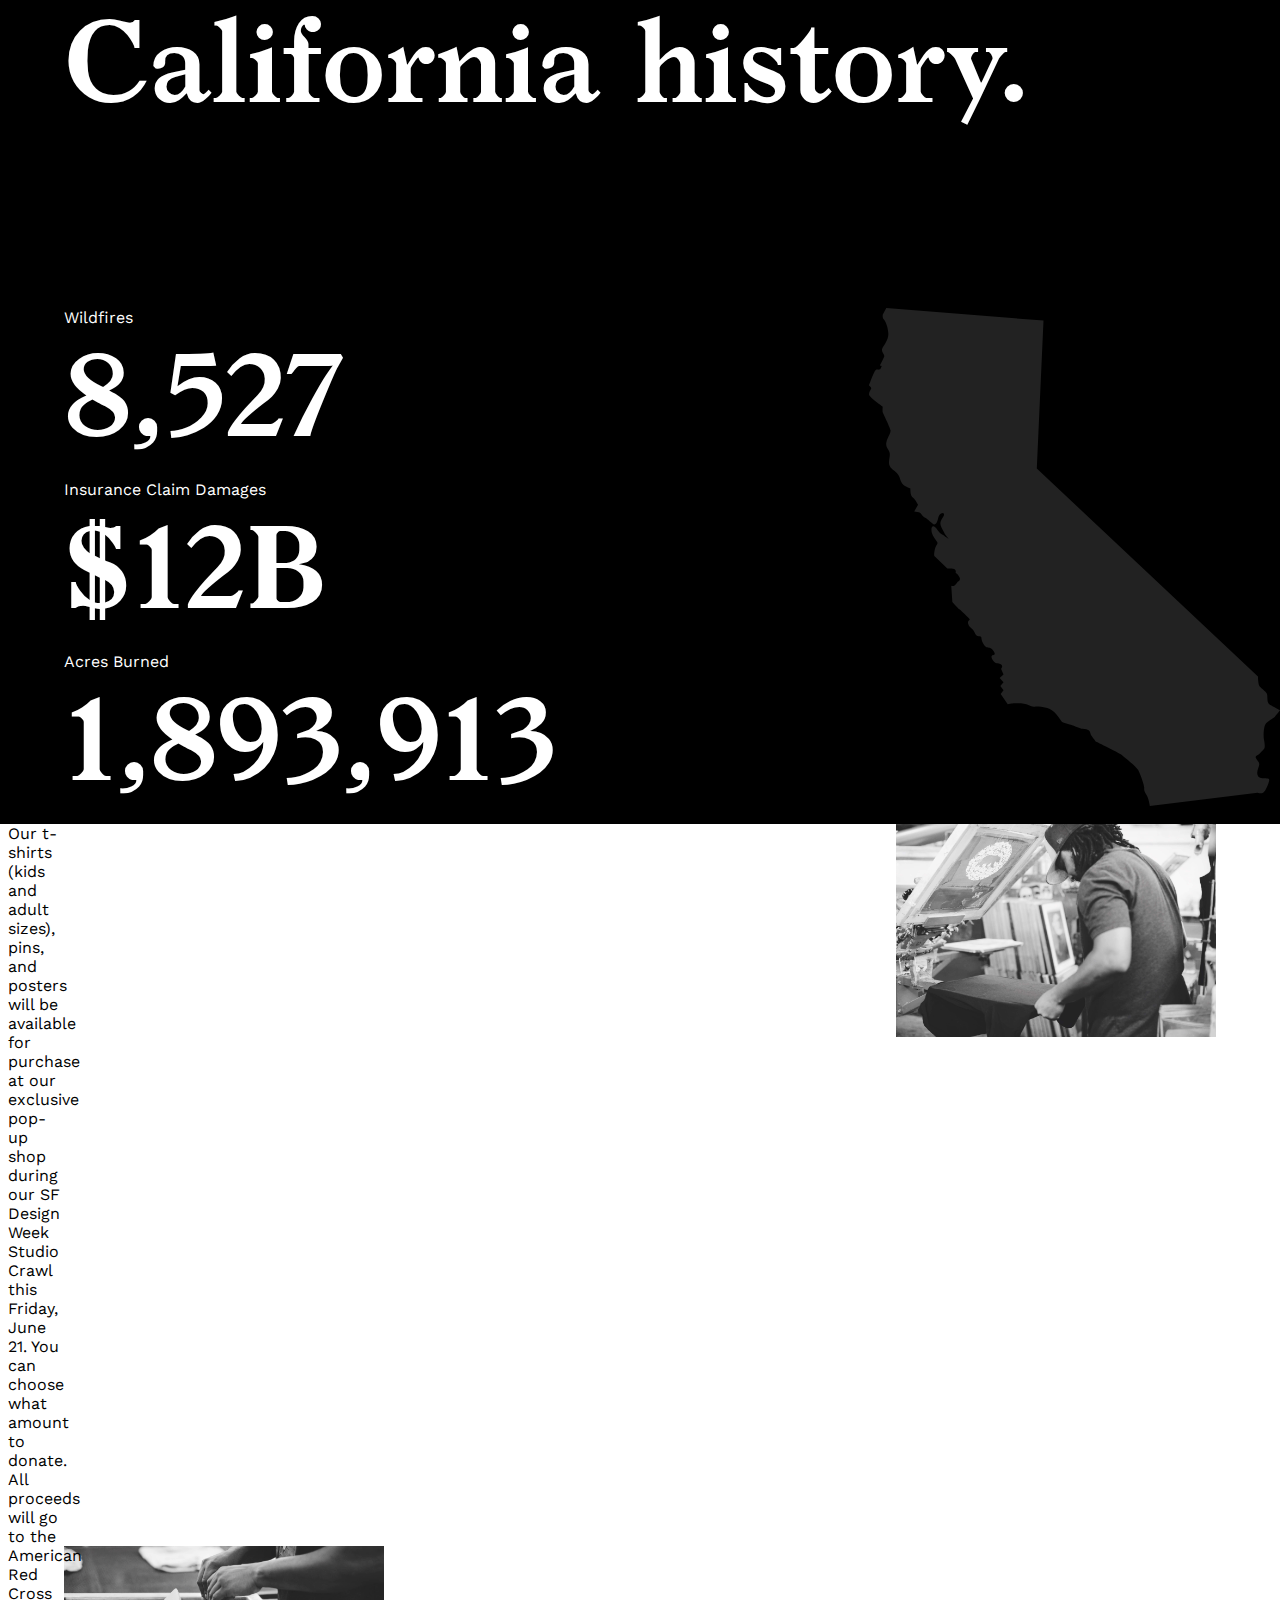
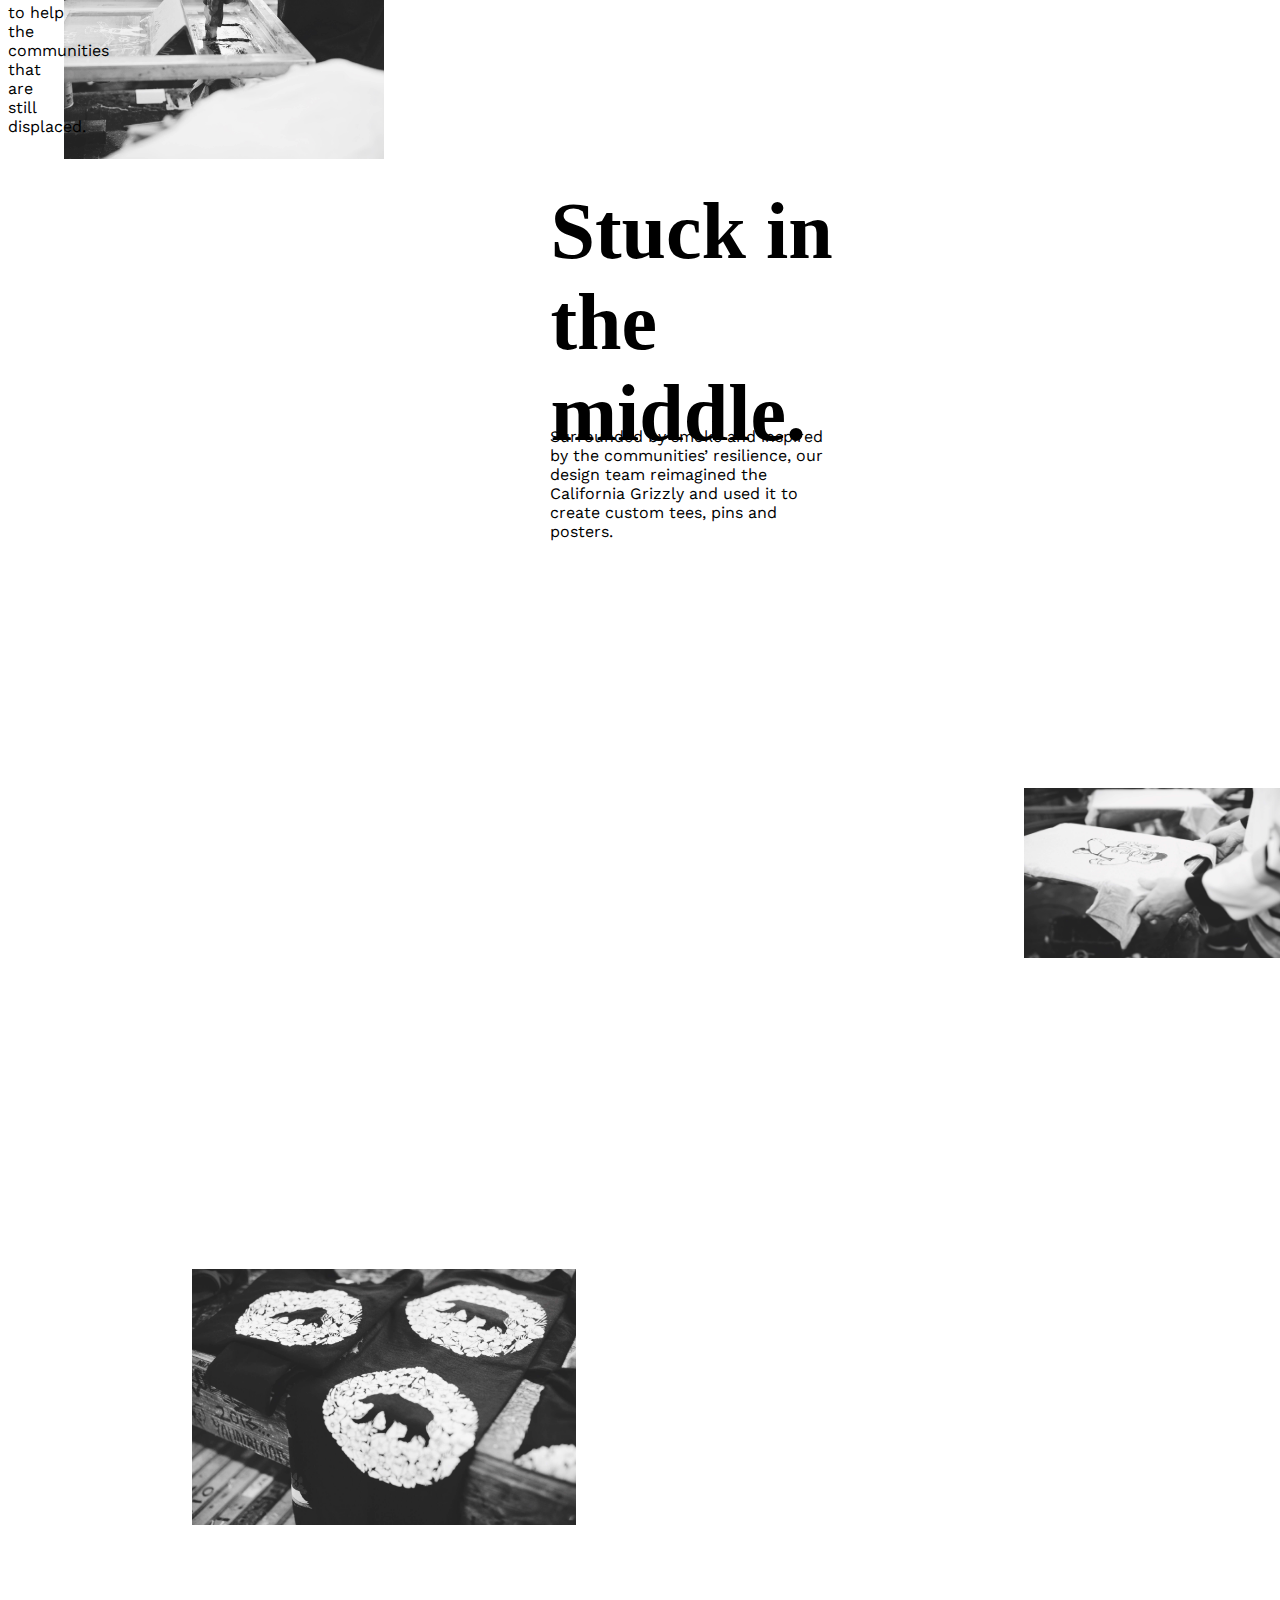
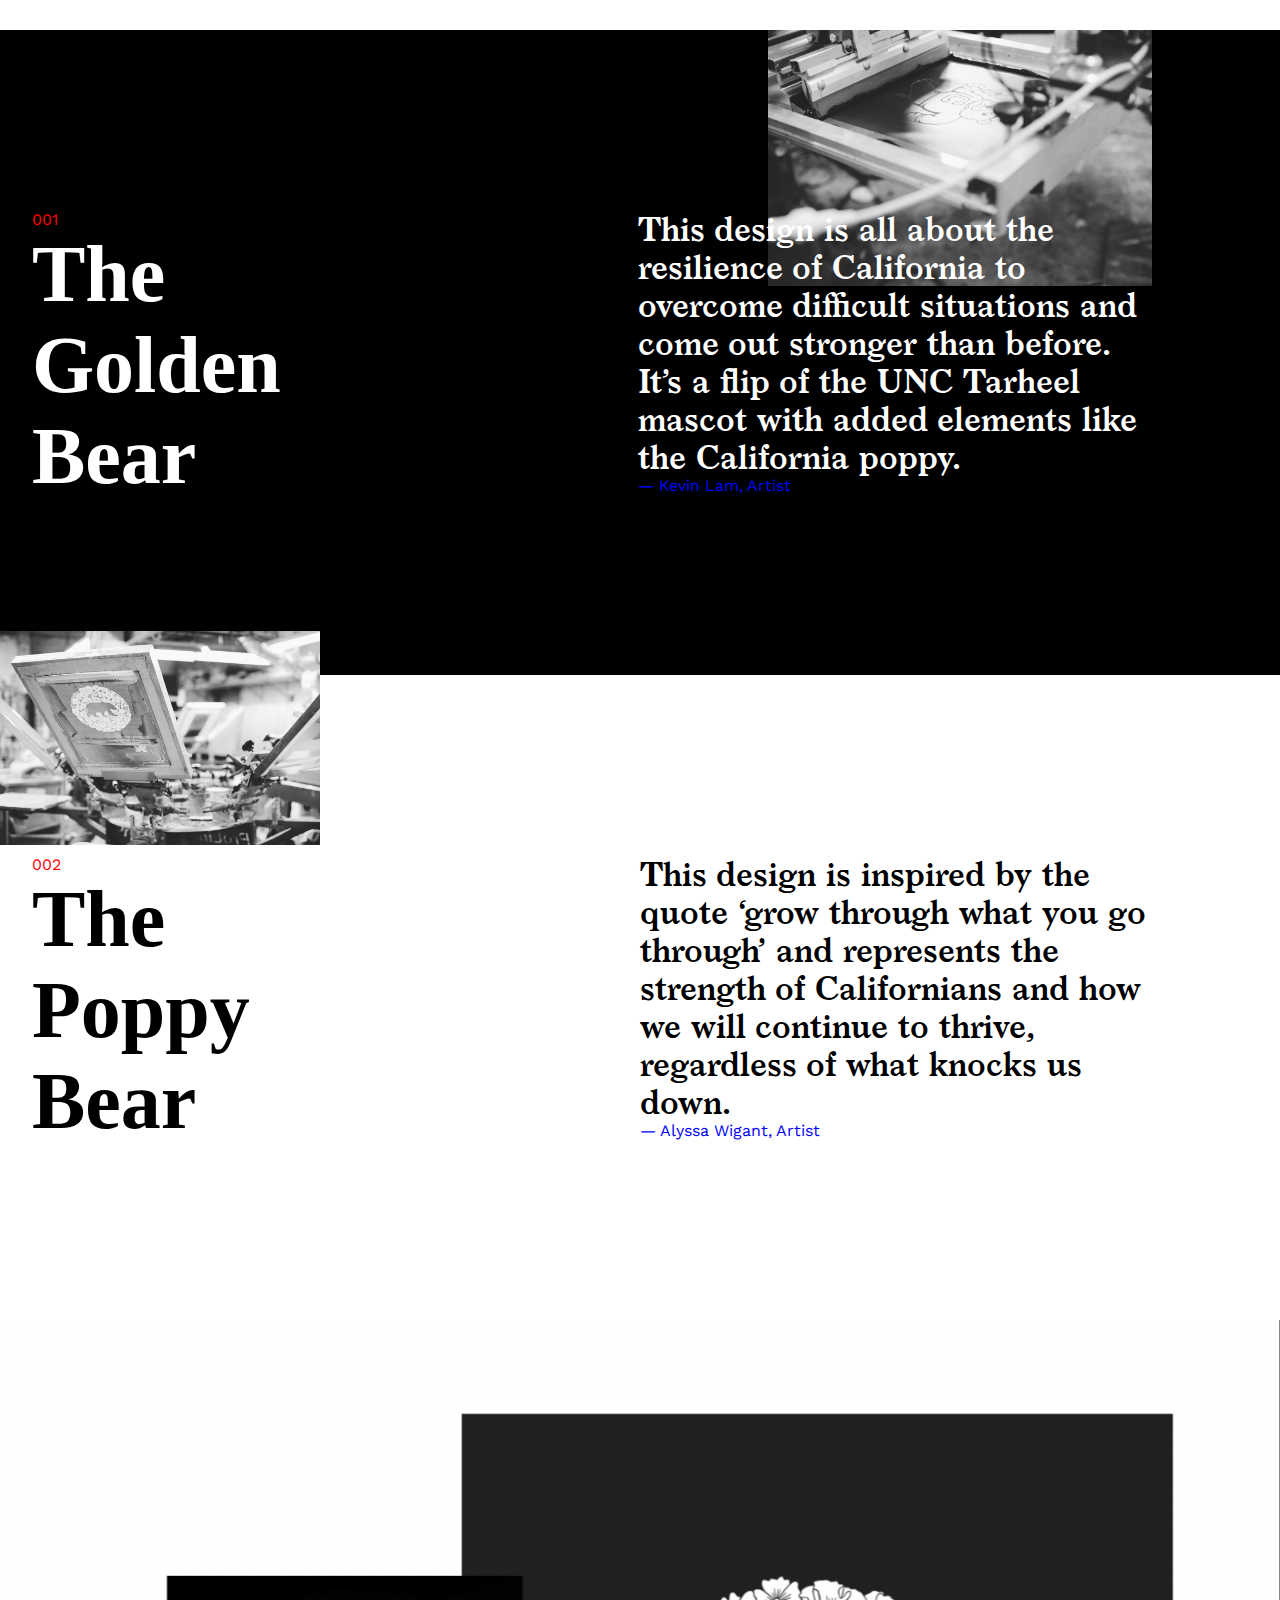
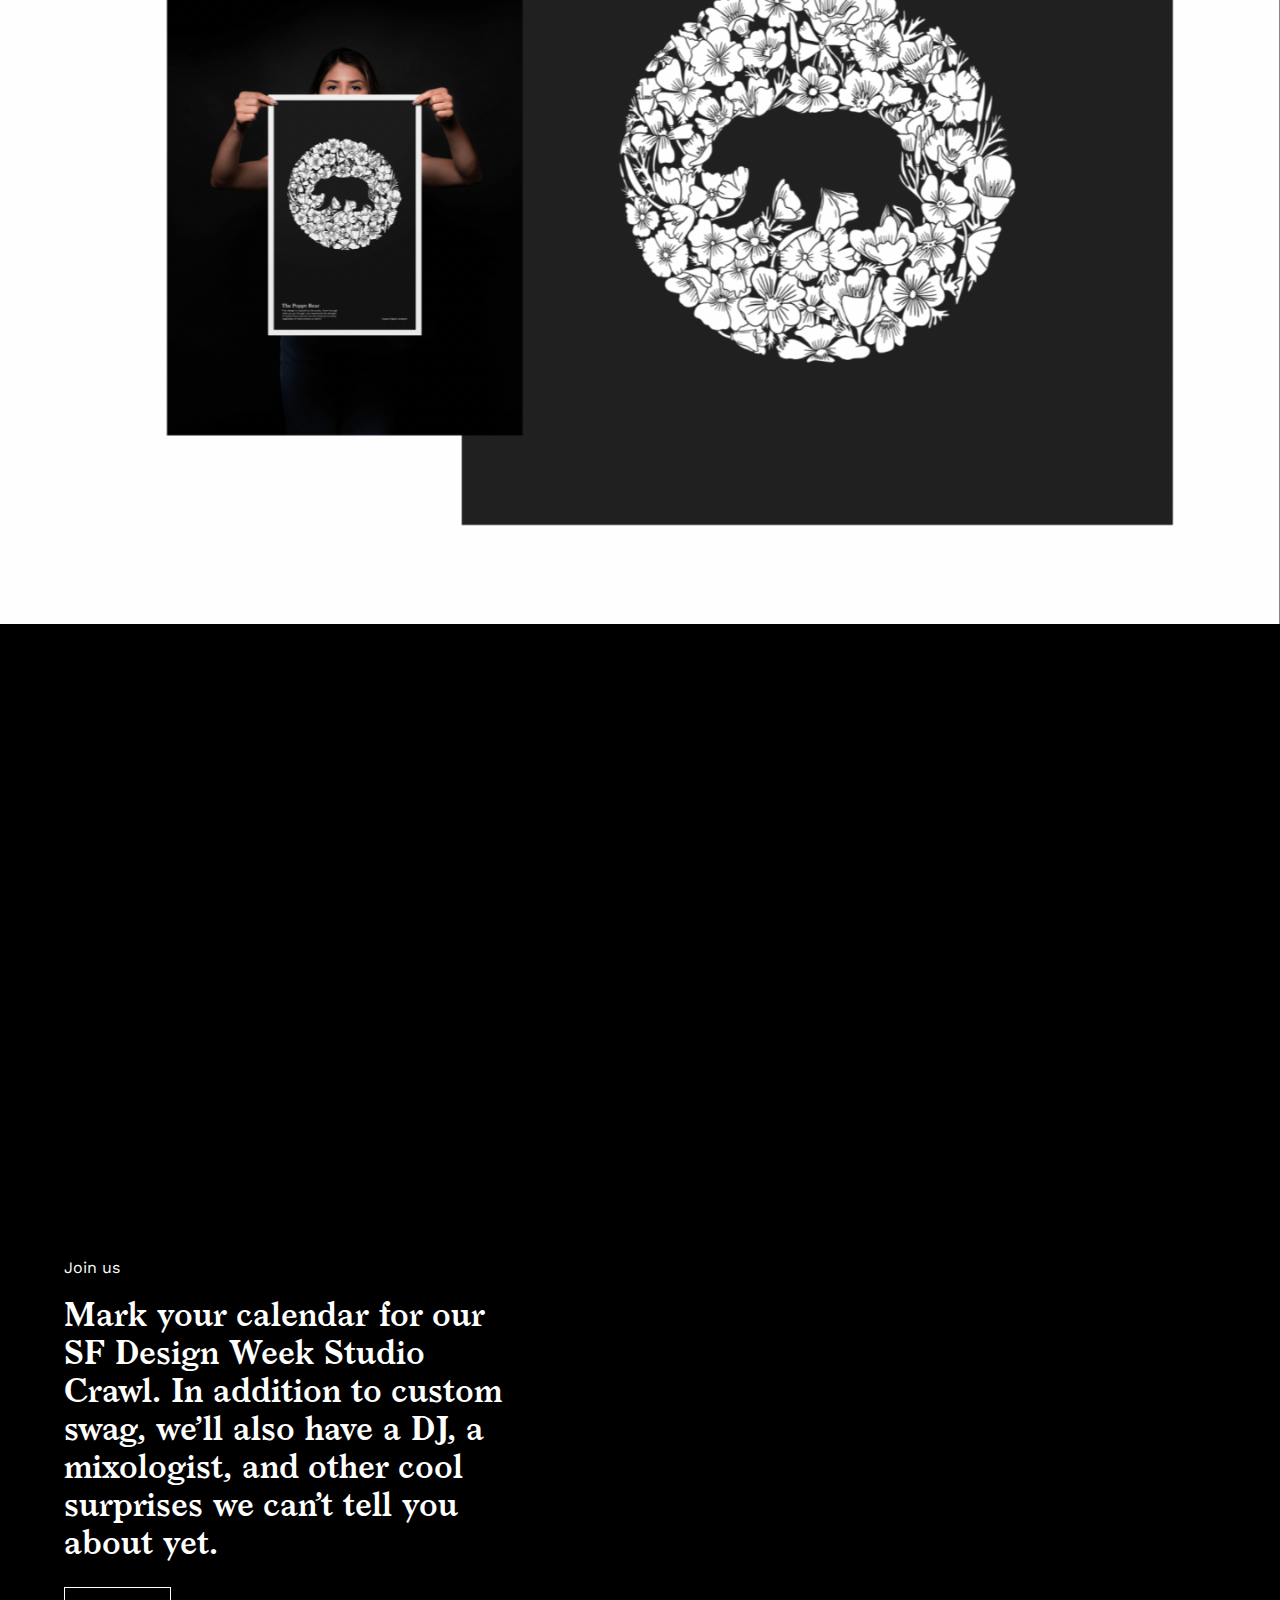
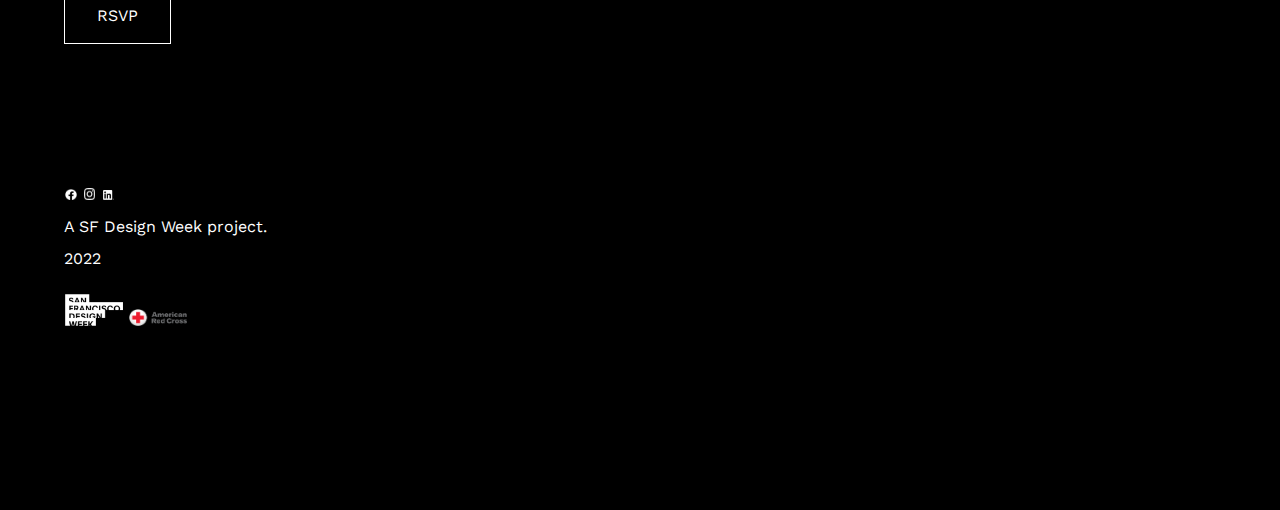
==== commit 02bc7c7b: "added collage middle section" ====
--- a/index.html
+++ b/index.html
@@ -36,12 +36,41 @@
     </header>
     <main>
         <section>
-            <div class="images">
-                <h3>Stuck in the middle.</h3>
-                <p>Surrounded by smoke and inspired by the communities’ resilience, our design team reimagined the California Grizzly and used it to create custom tees, pins and posters.
-                </p>
-                <p>Our t-shirts (kids and adult sizes), pins, and posters will be available for purchase at our exclusive pop-up shop during our SF Design Week Studio Crawl this Friday, June 21. You can choose what amount to donate. All proceeds will go to the American Red Cross to help the communities that are still displaced.
-                </p>
+            <div class="gridImages">
+                <div class="row1"></div>
+                <div class="image1">
+                    <img src="assets/img/action1.jpeg" alt="action 1">
+                </div>
+                <div class="image2">
+                    <img src="assets/img/action2.jpeg" alt="action 2">
+                </div>
+                <div class="h3">
+                    <h3>Stuck in the middle.</h3>
+                </div>
+                <div class="p1">
+                    <p>Surrounded by smoke and inspired by the communities’ resilience, our design team reimagined the California Grizzly and used it to create custom tees, pins and posters.
+                    </p>
+                </div>
+                <div class="image3">
+                    <img src="assets/img/action3.jpeg" alt="action 3">
+                </div>
+                <div class="image4">
+                    <img src="assets/img/action4.jpeg" alt="action 4">
+                </div>
+                <div class="image5">
+                    <img src="assets/img/action5.jpeg" alt="action 5">
+                </div>
+                <div class="p2">
+                    <p>Our t-shirts (kids and adult sizes), pins, and posters will be available for purchase at our exclusive pop-up shop during our SF Design Week Studio Crawl this Friday, June 21. You can choose what amount to donate. All proceeds will go to the American Red Cross to help the communities that are still displaced.
+                    </p> 
+                </div>
+                <div class="image6">
+                    <img src="assets/img/action6.jpeg" alt="action 6">
+                </div>
+                <div class="image7">
+                    <img src="assets/img/action7.jpeg" alt="action 7">
+                </div>
+                <div class="row2"></div>
             </div>
             <div class="image1"></div>
         </section>
@@ -79,6 +108,11 @@
             <div></div>
                 <img src="assets/img/mitRand.png" alt="">
         </section>
+        <section class="circle">
+            <div>
+                <img src="assets/img/cc-circle-2.png" alt="circle">
+            </div>
+        </section>
     </main>
     <footer>
         <figcaption>Join us</figcaption>
--- a/assets/css/style.css
+++ b/assets/css/style.css
@@ -127,26 +127,104 @@
 
 h3 {
     font-size: 5em;
-    width: 23%;
-    margin: 0 30% 0;
-    padding: 40vh 0 0;
+    width: 100%;
+    /* margin: 0 30% 0; */
+    padding: 0 10% 0; 
 }
 
 section:nth-of-type(1) p {
-    width: 30%;
-    margin: 0 30% 0;
-    padding: 0 0 30vh;
-}
-
-.images {
-
+    /* width: 30%; */
+    margin: 0 0 0 12%;
+    /* padding: 0 0 30vh; */
+}
+
+.gridImages {
+    display: grid;
+    grid-template-columns: repeat(20, 5%);
+    grid-template-rows: repeat(40, 5%);
+}
+
+.gridImages img {
+    width: 100%;
+}
+
+.row1 {
+    grid-column-start: 1;
+    grid-column-end: 21;
+    grid-row-start: 1;
+    grid-row-end: 2;
+    background: #000;
 }
 
 .image1 {
-    background: url("../img/action1.jpeg") ;
-    z-index: 999;
-    width: 50%;
-    height: 50%;
+    grid-column-start: 15;
+    grid-column-end: 20;
+    grid-row-start: 1;
+    grid-row-end: 5; /* done */
+}
+
+.image2 {
+    grid-column-start: 2;
+    grid-column-end: 7;
+    grid-row-start: 7;
+    grid-row-end: 11; /* done */
+}
+
+.h3 {
+    grid-column-start: 9;
+    grid-column-end: 15;
+    grid-row-start: 9;
+    grid-row-end: 10; /* done */
+}
+
+.p1 {
+    grid-column-start: 9;
+    grid-column-end: 14;
+    grid-row-start: 11;
+    grid-row-end: 13;
+}
+
+.image3 {
+    grid-column-start: 17;
+    grid-column-end: 21;
+    grid-row-start: 14;
+    grid-row-end: 18; /* done */
+}
+
+.image4 {
+    grid-column-start: 4;
+    grid-column-end: 10;
+    grid-row-start: 18;
+    grid-row-end: 22;
+}
+
+.image5 {
+    grid-column-start: 13;
+    grid-column-end: 19;
+    grid-row-start: 21;
+    grid-row-end: 25;
+}
+
+.image6 {
+    grid-column-start: 1; /* so lassen */
+    grid-column-end: 6; /* so lassen */
+    grid-row-start: 26;
+    grid-row-end: 30;
+}
+
+.image7 {
+    grid-column-start: 12; /* so lassen */
+    grid-column-end: 18; /* so lassen */
+    grid-row-start: 32;
+    grid-row-end: 36; 
+}
+
+.row1 {
+    grid-column-start: 1;
+    grid-column-end: 21;
+    grid-row-start: 40;
+    grid-row-end: 41;
+    background: #000;
 }
 
 /*===========================*/
@@ -232,6 +310,17 @@
     width: 100%;
 }
 
+/* SECTION CIRCLE */
+
+.circle {
+    background: url("../img/cc-circle-2.png") 50% no-repeat;
+    height: 50vh;
+}
+
+.circle div img {
+    width: 50%;
+}
+
 /*========================== FOOTER ==========================*/
 
 footer {
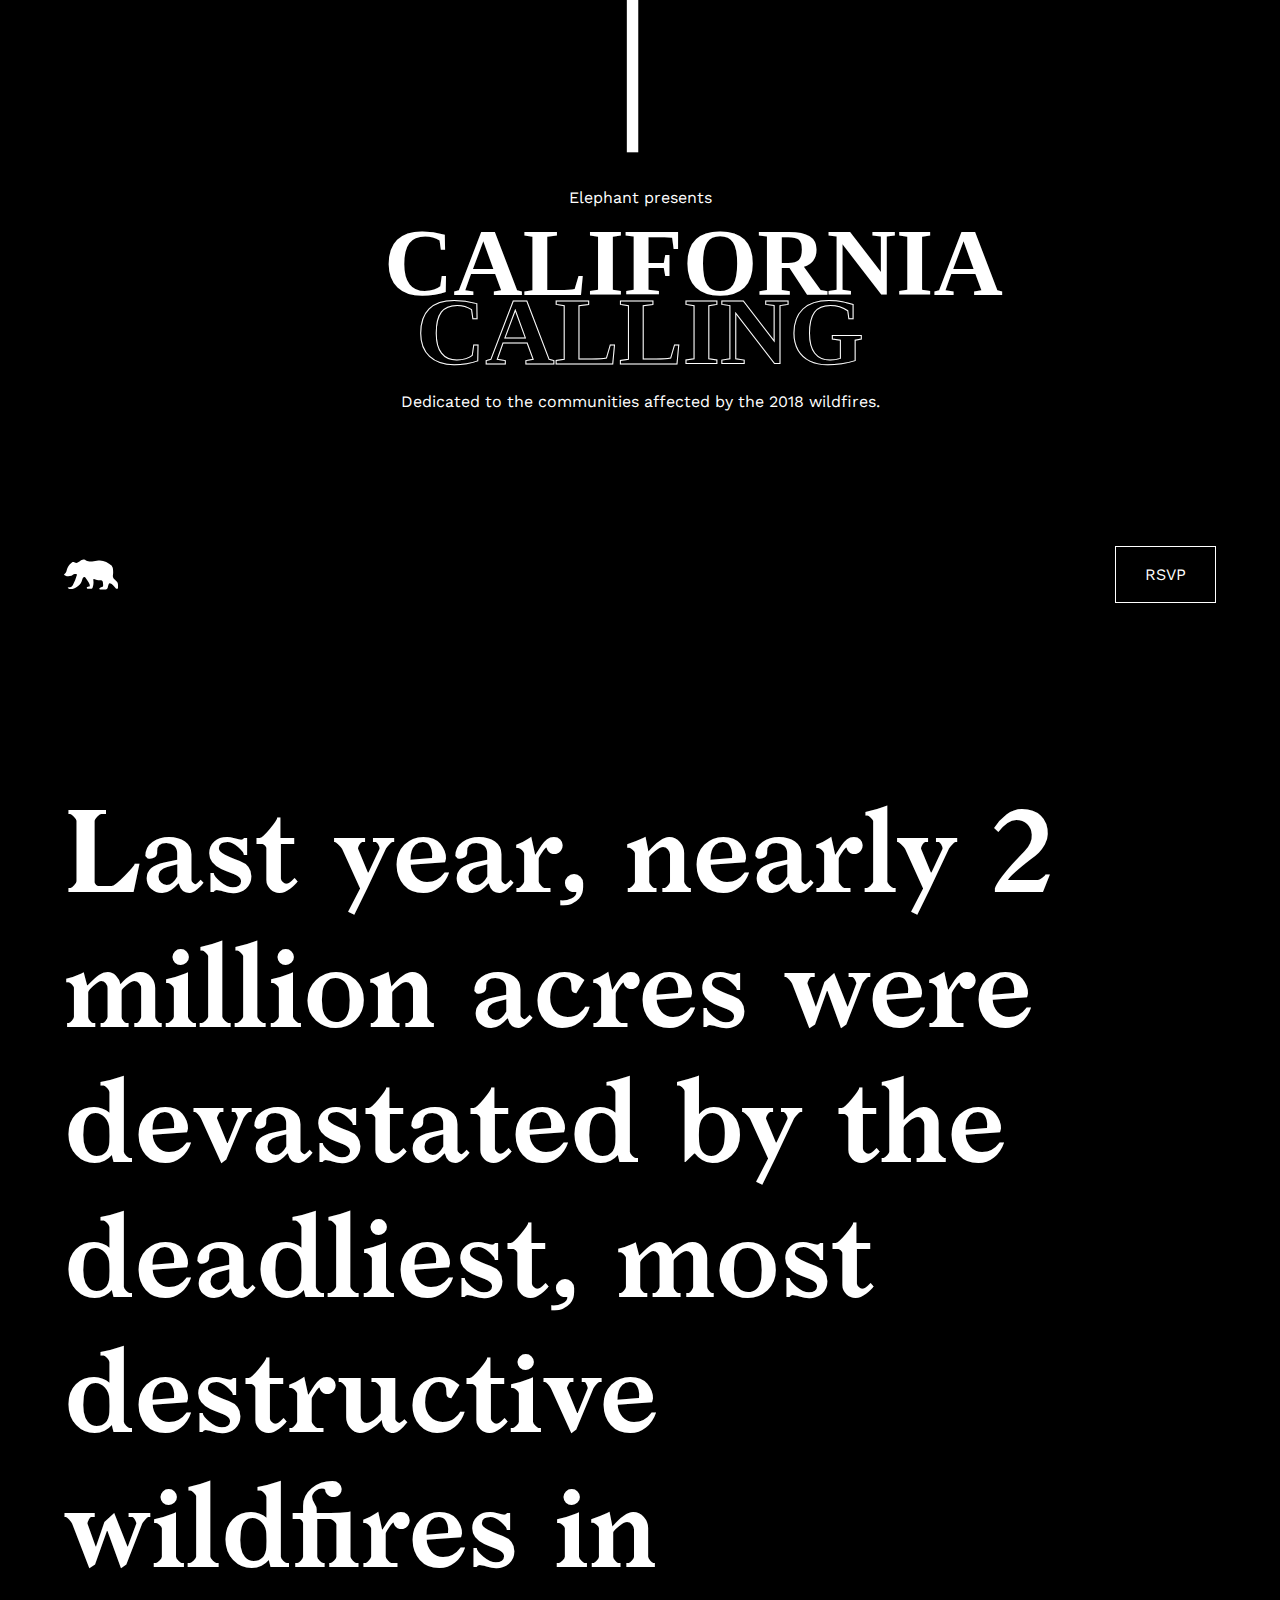
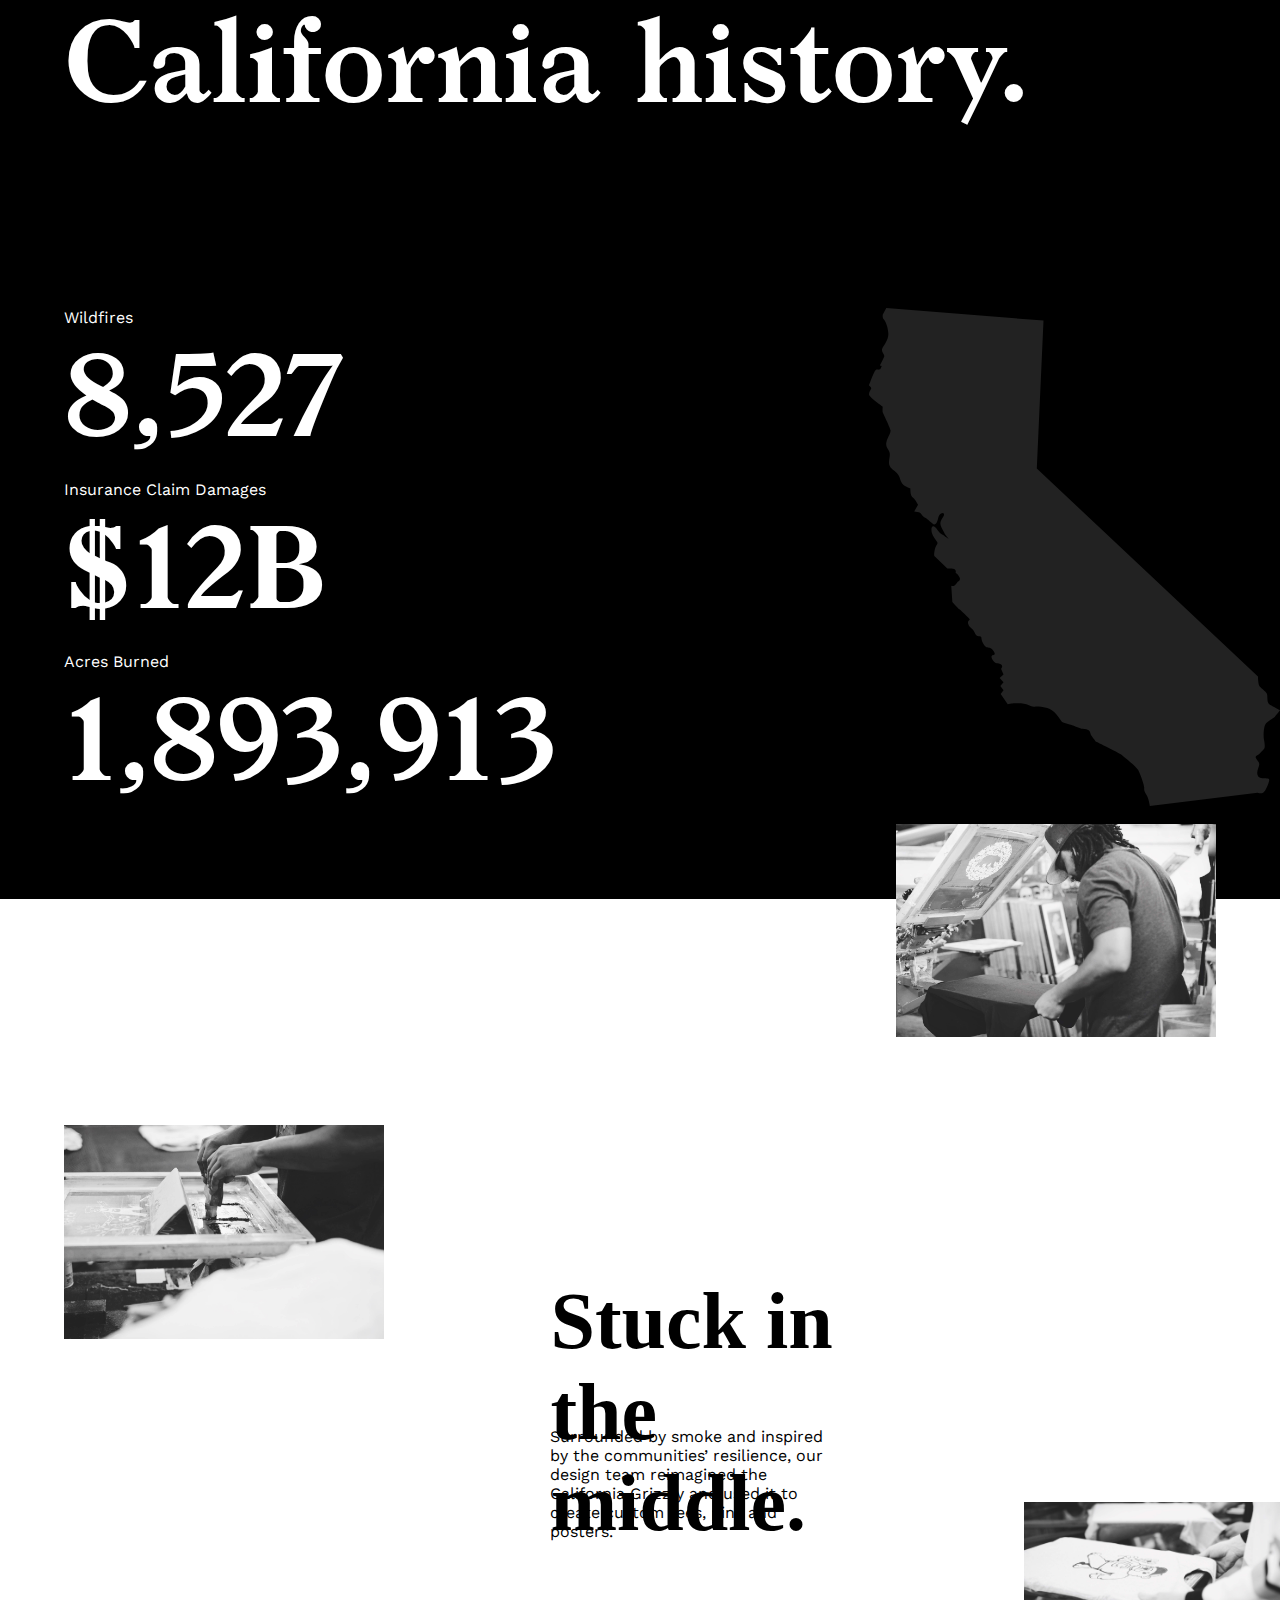
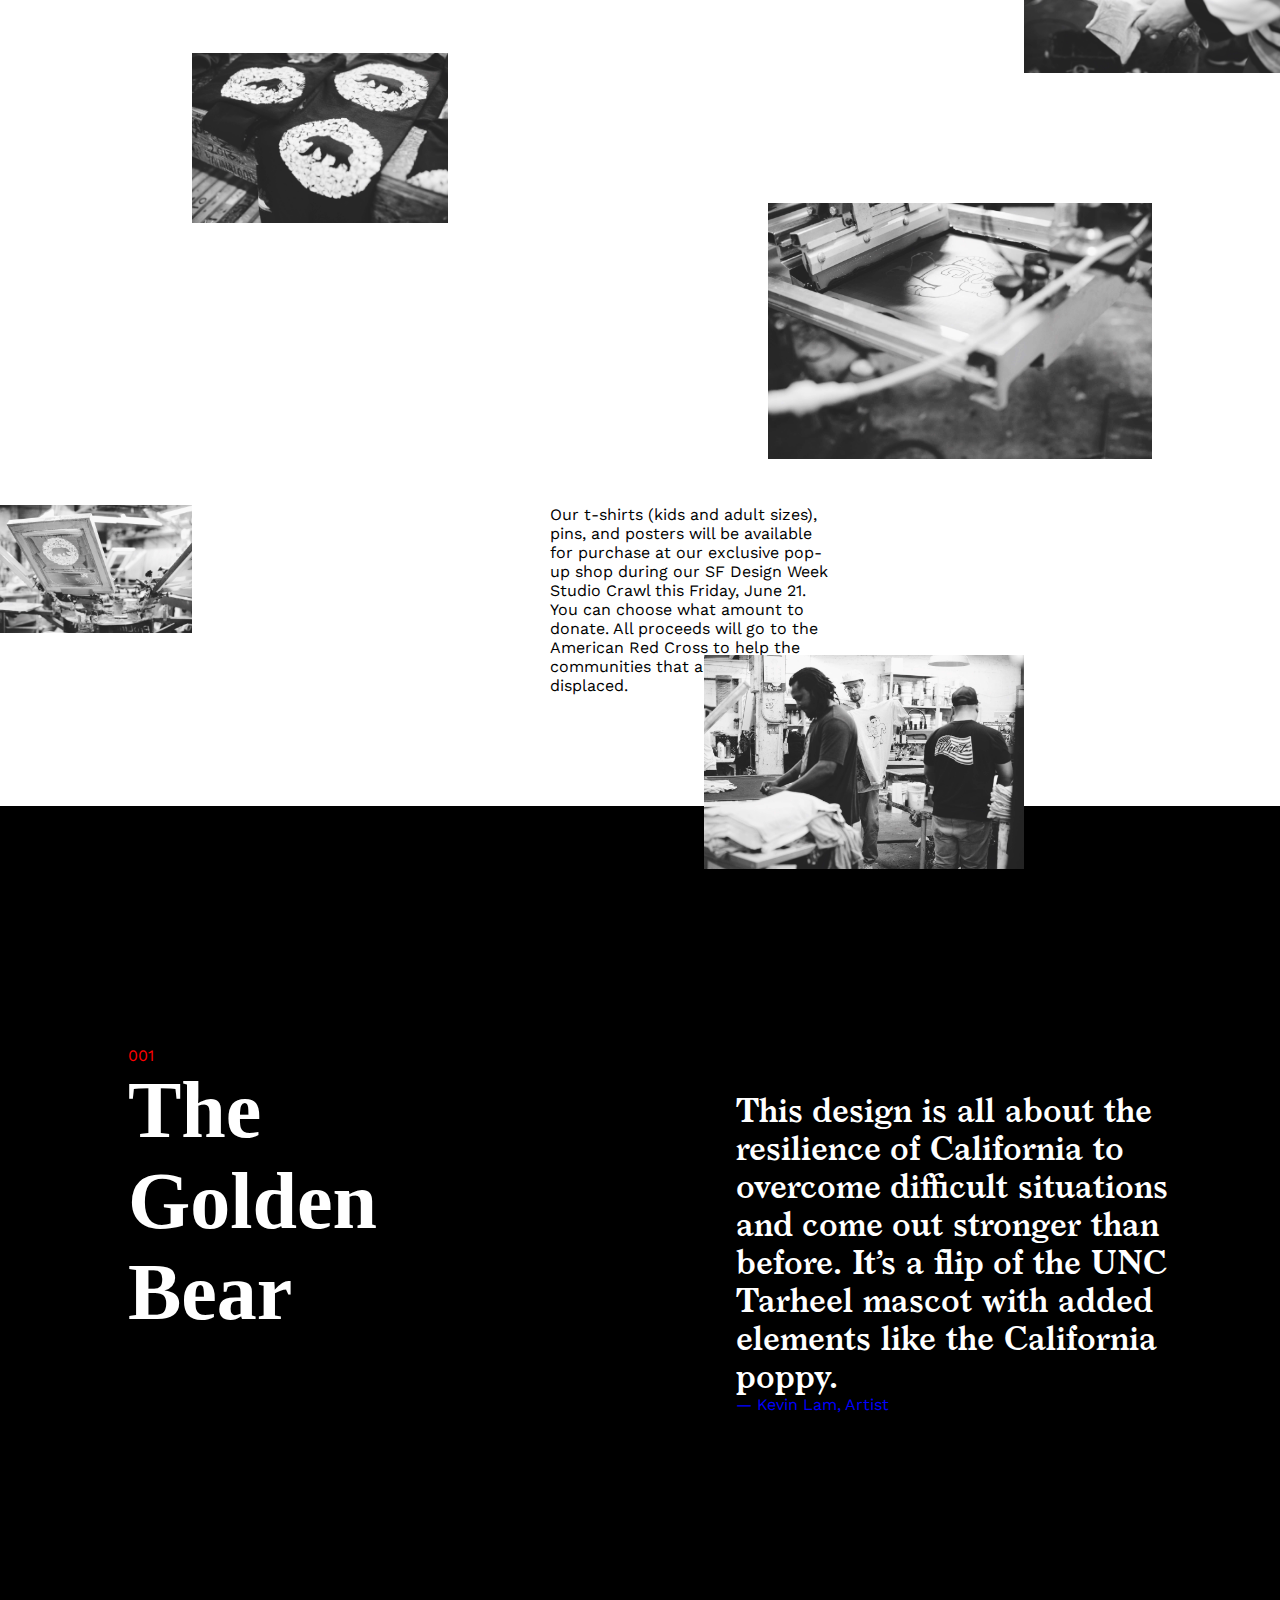
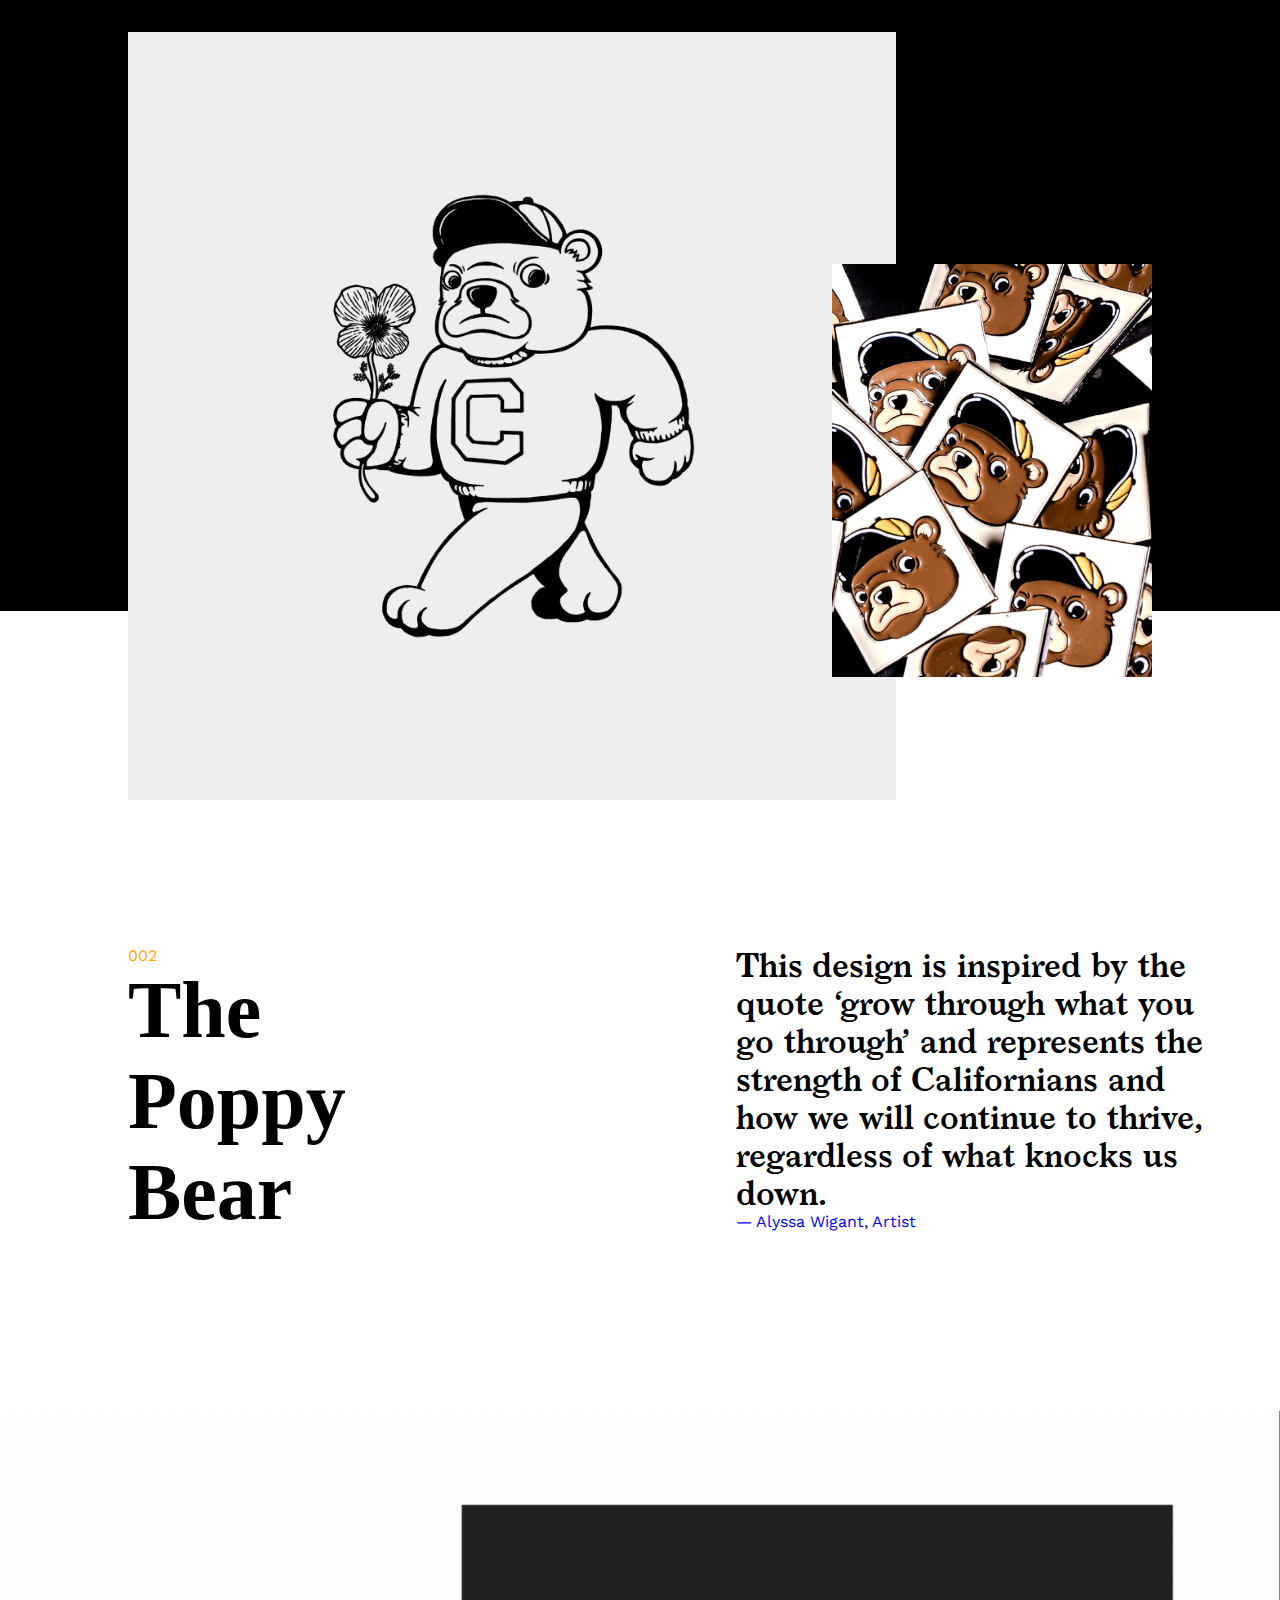
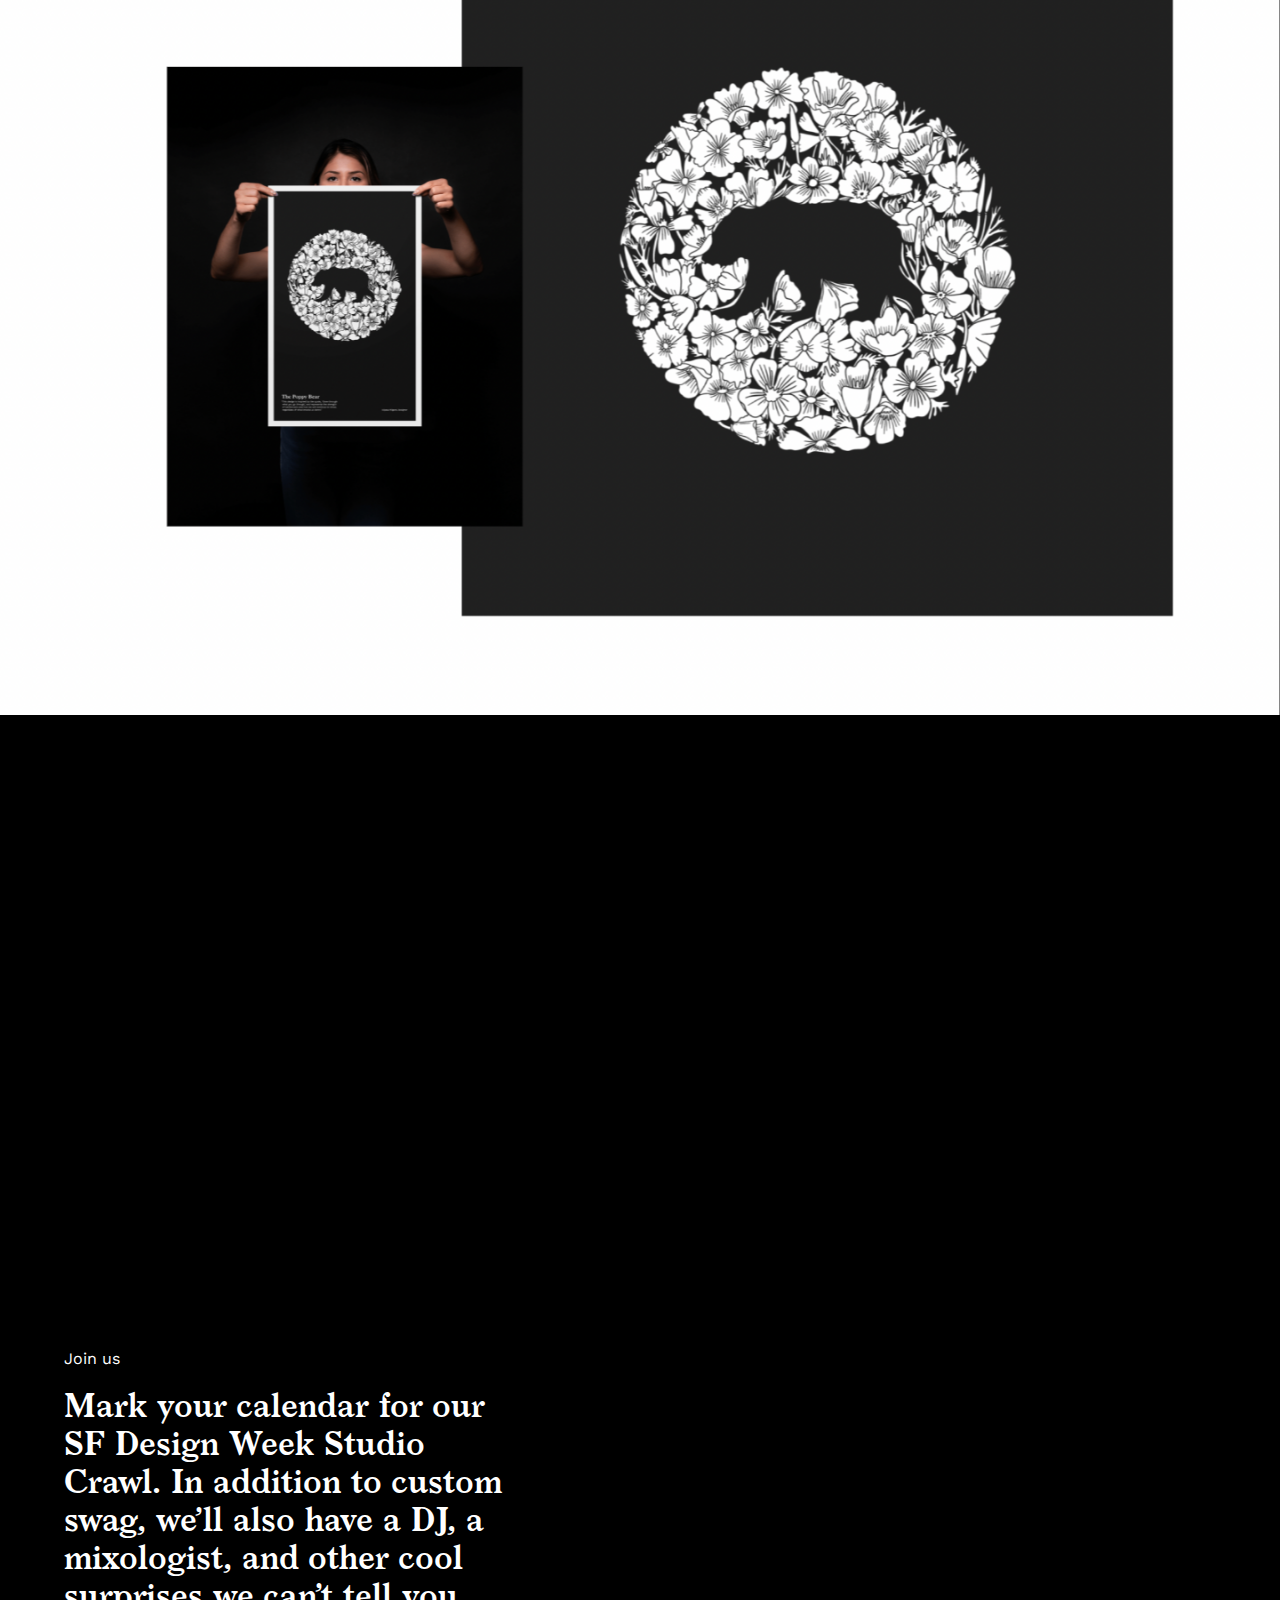
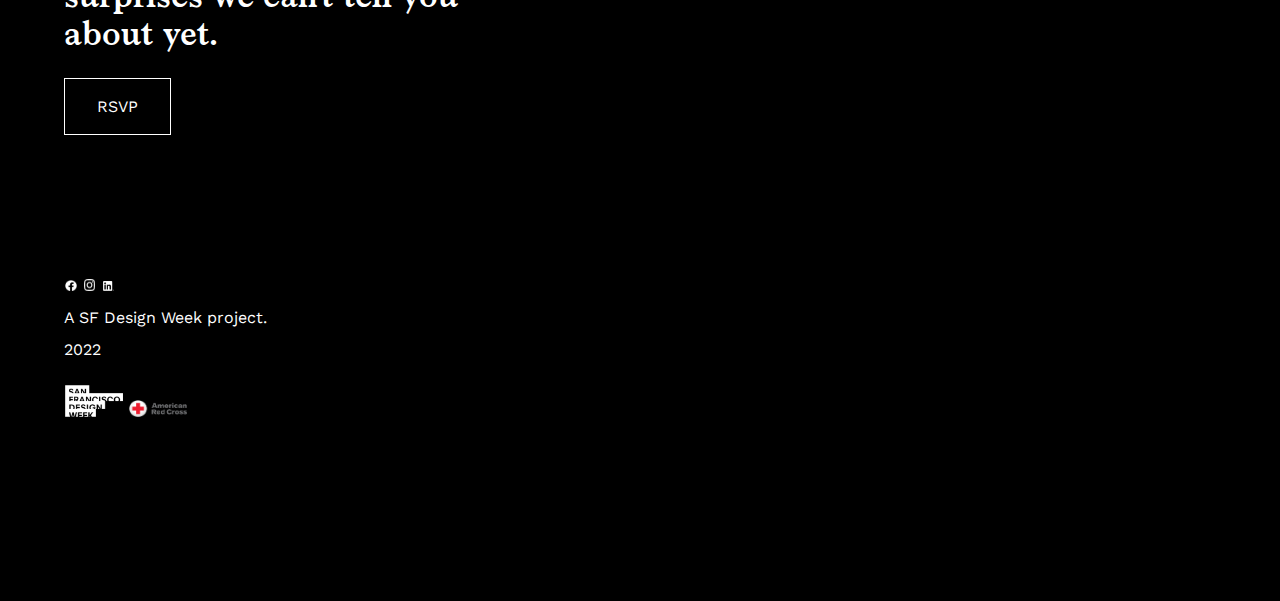
==== commit 82a80831: "fixed golden section" ====
--- a/index.html
+++ b/index.html
@@ -4,7 +4,7 @@
     <meta charset="UTF-8">
     <meta http-equiv="X-UA-Compatible" content="IE=edge">
     <meta name="viewport" content="width=device-width, initial-scale=1.0">
-    <title>California Calling</title>
+    <title>𝐂𝐚𝐥𝐢𝐟𝐨𝐫𝐧𝐢𝐚 𝐂𝐚𝐥𝐥𝐢𝐧𝐠 ʕ•ᴥ•ʔ</title>
     <link rel="stylesheet" href="assets/css/style.css">
 </head>
 <body>
@@ -84,9 +84,17 @@
                 </p>
                 <figcaption>— Kevin Lam, Artist</figcaption>
             </div>
-            <div class="gridContainer">
-                <img src="" alt="">
-                <img src="" alt="">
+        </section>
+        <section>
+            <div class="gridGolden">
+                <div class="goldenRow1"></div>
+                <div class="Bear1">
+                    <img src="assets/img/goldenbear.png" alt="action 1">
+                </div>
+                <div class="Bear2">
+                    <img src="assets/img/gb2.png" alt="action 2">
+                </div>
+                <div class="goldenRow2"></div>
             </div>
         </section>
         <section>
@@ -134,8 +142,6 @@
                     <li>2022</li>
                 </ul>
             </nav>
-        <!-- </div>
-        <div> -->
             <figure>
                 <img src="assets/img/sfdw-logo.png" alt="San Francisco Design Week">
                 <img src="assets/img/ngo-logo.png" alt="American Red Cross">
--- a/assets/css/style.css
+++ b/assets/css/style.css
@@ -160,71 +160,79 @@
     grid-column-start: 15;
     grid-column-end: 20;
     grid-row-start: 1;
-    grid-row-end: 5; /* done */
+    grid-row-end: 5; 
 }
 
 .image2 {
     grid-column-start: 2;
     grid-column-end: 7;
-    grid-row-start: 7;
-    grid-row-end: 11; /* done */
+    grid-row-start: 5;
+    grid-row-end: 9; 
 }
 
 .h3 {
     grid-column-start: 9;
     grid-column-end: 15;
-    grid-row-start: 9;
-    grid-row-end: 10; /* done */
+    grid-row-start: 7;
+    grid-row-end: 8; 
 }
 
 .p1 {
     grid-column-start: 9;
     grid-column-end: 14;
-    grid-row-start: 11;
+    grid-row-start: 9;
     grid-row-end: 13;
 }
 
 .image3 {
     grid-column-start: 17;
     grid-column-end: 21;
-    grid-row-start: 14;
-    grid-row-end: 18; /* done */
+    grid-row-start: 10;
+    grid-row-end: 11; 
 }
 
 .image4 {
     grid-column-start: 4;
-    grid-column-end: 10;
-    grid-row-start: 18;
-    grid-row-end: 22;
+    grid-column-end: 8;
+    grid-row-start: 12;
+    grid-row-end: 13;
 }
 
 .image5 {
     grid-column-start: 13;
     grid-column-end: 19;
-    grid-row-start: 21;
-    grid-row-end: 25;
+    grid-row-start: 14;
+    grid-row-end: 15;
+}
+
+.p2 {
+    grid-column-start: 9;
+    grid-column-end: 14;
+    grid-row-start: 18;
+    grid-row-end: 19;
 }
 
 .image6 {
-    grid-column-start: 1; /* so lassen */
-    grid-column-end: 6; /* so lassen */
-    grid-row-start: 26;
-    grid-row-end: 30;
+    grid-column-start: 1; 
+    grid-column-end: 4; 
+    grid-row-start: 18;
+    grid-row-end: 19;
 }
 
 .image7 {
-    grid-column-start: 12; /* so lassen */
-    grid-column-end: 18; /* so lassen */
-    grid-row-start: 32;
-    grid-row-end: 36; 
-}
-
-.row1 {
+    grid-column-start: 12; 
+    grid-column-end: 17; 
+    grid-row-start: 20;
+    grid-row-end: 21; 
+    position: relative;
+}
+
+.row2 {
     grid-column-start: 1;
     grid-column-end: 21;
-    grid-row-start: 40;
-    grid-row-end: 41;
-    background: #000;
+    grid-row-start: 21;
+    grid-row-end: 22;
+    background: #fff;
 }
 
 /*===========================*/
@@ -236,33 +244,31 @@
     display: flex;
 }
 
-/* 001 / 002 */
-section:nth-of-type(2) div:nth-of-type(1) figcaption:nth-of-type(1),
-section:nth-of-type(3) div:nth-of-type(1) figcaption:nth-of-type(1) {
-    margin: 20vh 5% 0;
+/* 001 */
+section:nth-of-type(2) div:nth-of-type(1) figcaption:nth-of-type(1) {
+    margin: 35vh 20% 0;
     color: red;
 }
 
 /* —ARTISTS */
 section:nth-of-type(2) div:nth-of-type(2) figcaption,
-section:nth-of-type(3) div:nth-of-type(2) figcaption {
-    margin: 0 0 20vh;
+section:nth-of-type(4) div:nth-of-type(2) figcaption {
+    margin: 0 0 20vh 15%;
     color: blue;
 }
 
 h4 {
     font-size: 5em;
     width: 23%;
-    /* margin: 0 5% 0; */
-    padding: 0 0 10vh;
+    margin: 0 20% 0;
 }
 
 /* PARAGRAPH */
 section:nth-of-type(2) p {
     font-family: "LarishNeue1";
     font-size: 2em;
-    margin: 20vh 0 0;
-    width: 80%;
+    margin: 40vh 0 0 15%;
+    width: 75%;
 }
 
 /* FLEXBASIS */
@@ -274,39 +280,90 @@
     flex-basis: 50%;
 }
 
+/*========== GOLDEN GRID ===========*/
+
+.gridGolden {
+    display: grid;
+    grid-template-columns: repeat(20, 5%);
+    grid-template-rows: repeat(20, 5%);
+}
+
+.gridGolden img {
+    width: 100%;
+}
+
+.goldenRow1 {
+    grid-column-start: 1;
+    grid-column-end: 21;
+    grid-row-start: 1;
+    grid-row-end: 17;
+    background: #000;
+}
+
+/* Bear with flower */
+.Bear1 {
+    grid-column-start: 3;
+    grid-column-end: 15;
+    grid-row-start: 2;
+    grid-row-end: 12; 
+    position: relative;
+}
+
+/* Bear pins */
+.Bear2 {
+    grid-column-start: 14;
+    grid-column-end: 19;
+    grid-row-start: 8;
+    grid-row-end: 10; 
+    position: relative;
+}
+
+.goldenRow2 {
+    grid-column-start: 1;
+    grid-column-end: 21;
+    grid-row-start: 17;
+    grid-row-end: 22;
+    background: #fff;
+}
+
 /* The Poppy Bear */
-section:nth-of-type(3) {
+section:nth-of-type(4) {
     background: #fff;
     /* background: url("../img/cc-circle-2.png"); */
     color: #000;
     display: flex;
 }
 
-h4 {
+section:nth-of-type(4) h4 {
     font-size: 5em;
     width: 23%;
-    margin: 0 5% 0;
-    padding: 0 0 10vh;
-}
-
-section:nth-of-type(3) div:nth-of-type(1) {
+    margin: 0 20% 0;
+} 
+
+
+section:nth-of-type(4) div:nth-of-type(1) figcaption:nth-of-type(1) {
+    margin: 20vh 20% 0;
+    color: orange;
+}
+
+section:nth-of-type(4) div:nth-of-type(1) {
     flex-basis: 50%;
 }
 
-section:nth-of-type(3) div:nth-of-type(2) {
+section:nth-of-type(4) div:nth-of-type(2) {
     flex-basis: 50%;
 }
 
 /* PARAGRAPH */
-section:nth-of-type(3) p {
+section:nth-of-type(4) p {
     font-family: "LarishNeue1";
     font-size: 2em;
-    margin: 20vh 0 0;
-    width: 80%;
+    margin: 20vh 0 0 15%;
+    width: 75%;
 }
 
 /* POSTER- & ROSEBEAR IMAGE */
-section:nth-of-type(4) img {
+section:nth-of-type(5) img {
     width: 100%;
 }
 
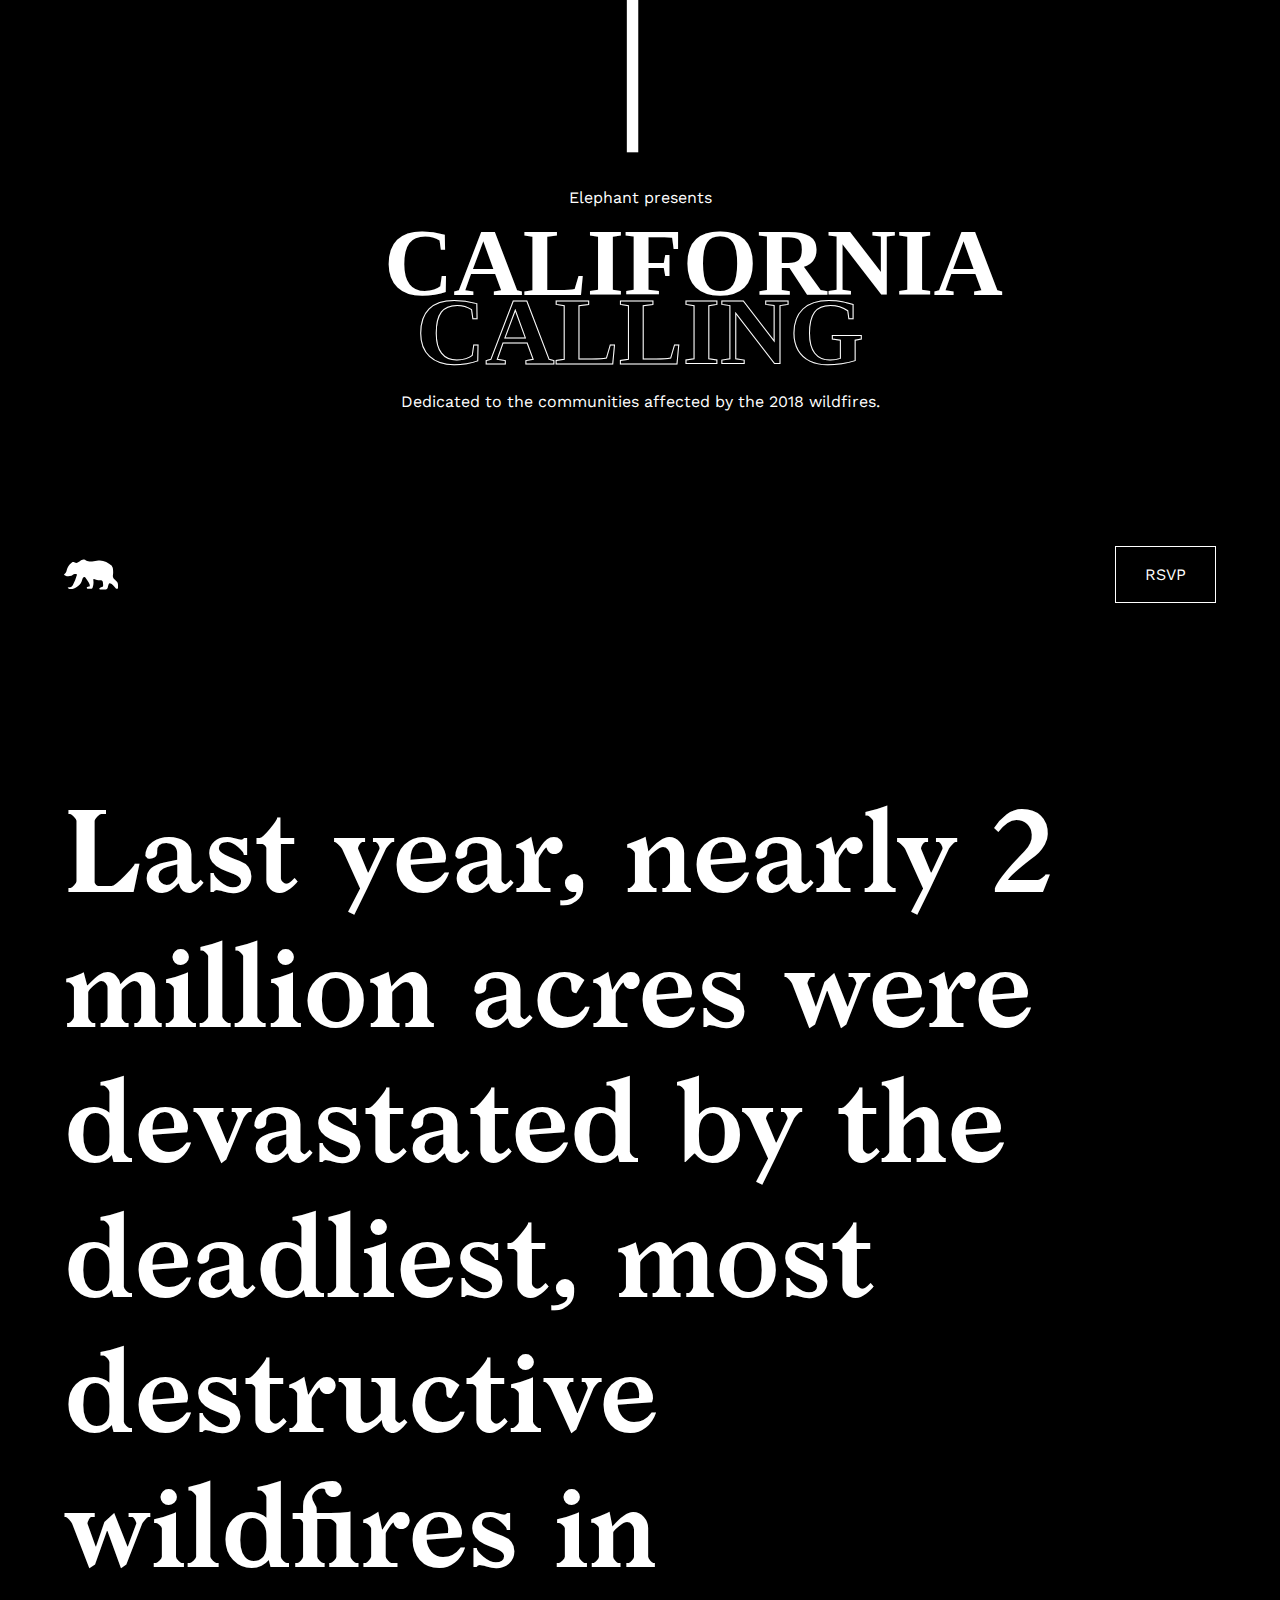
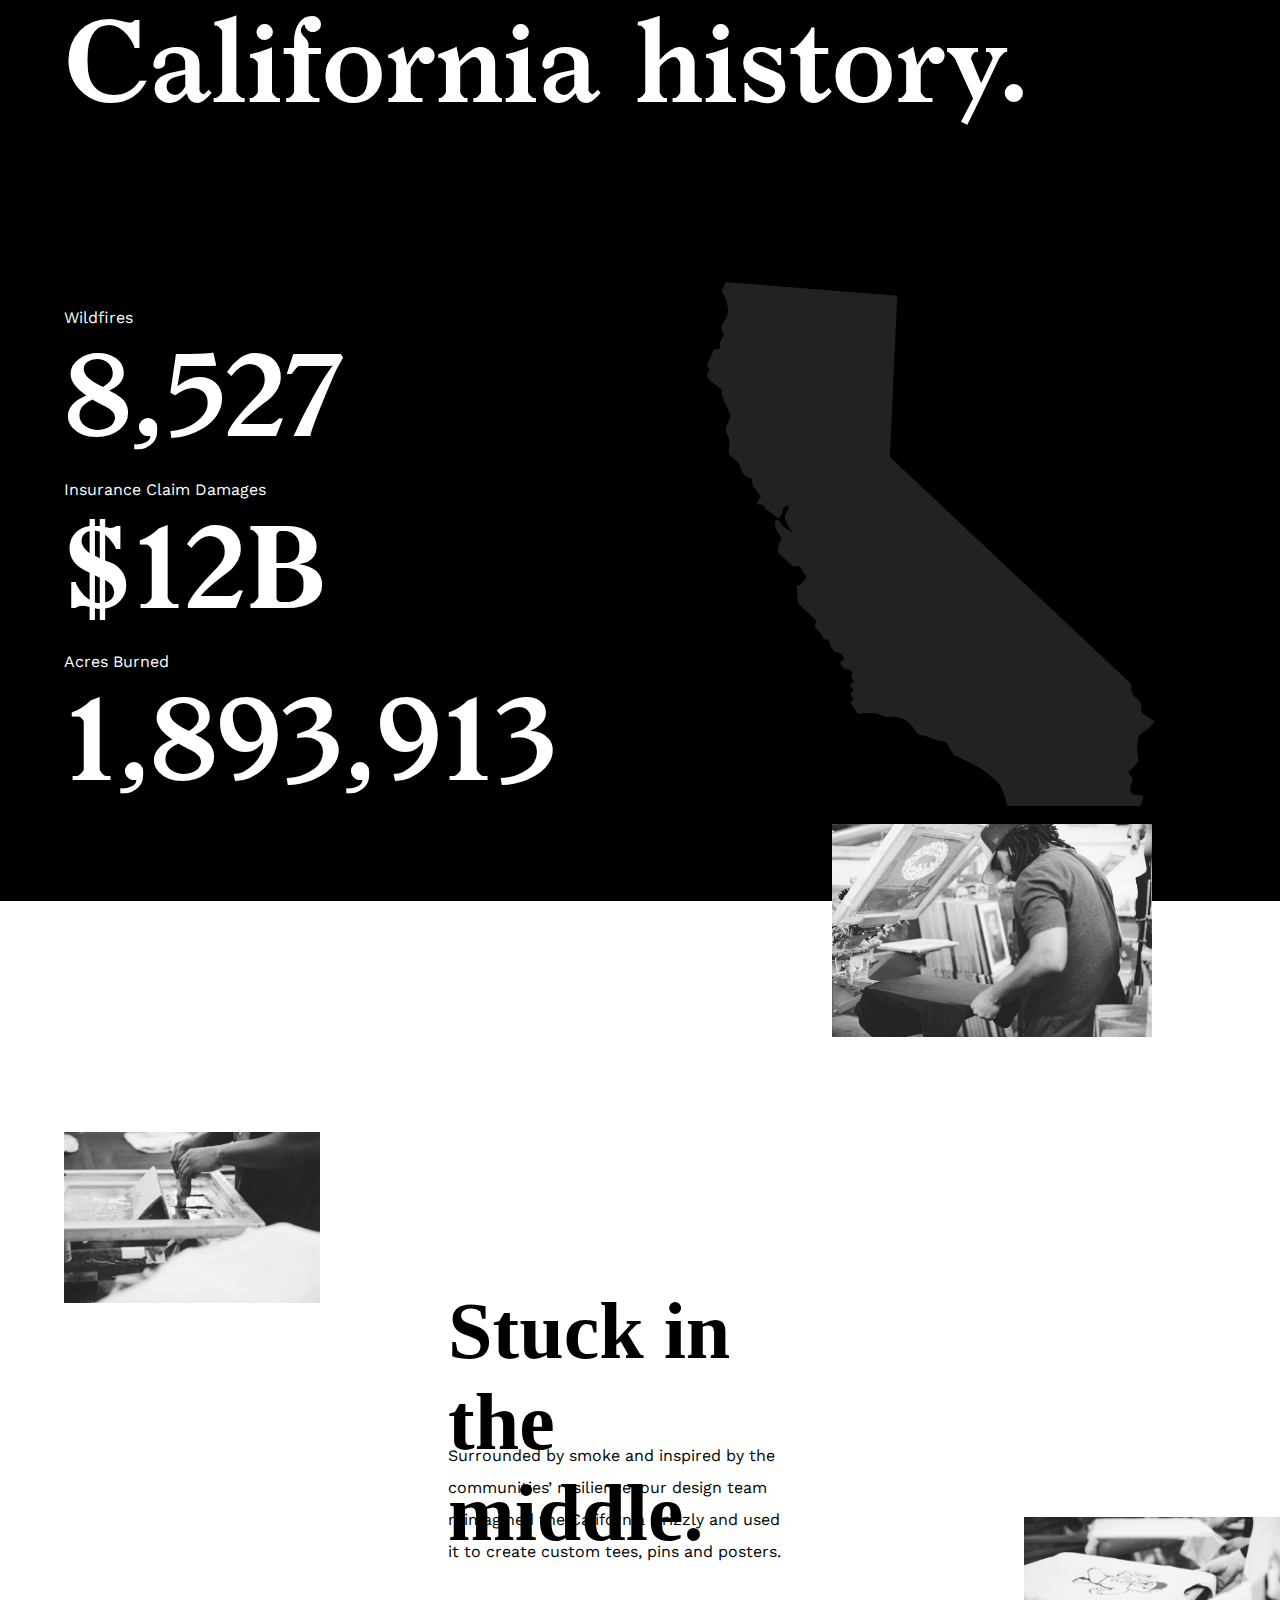
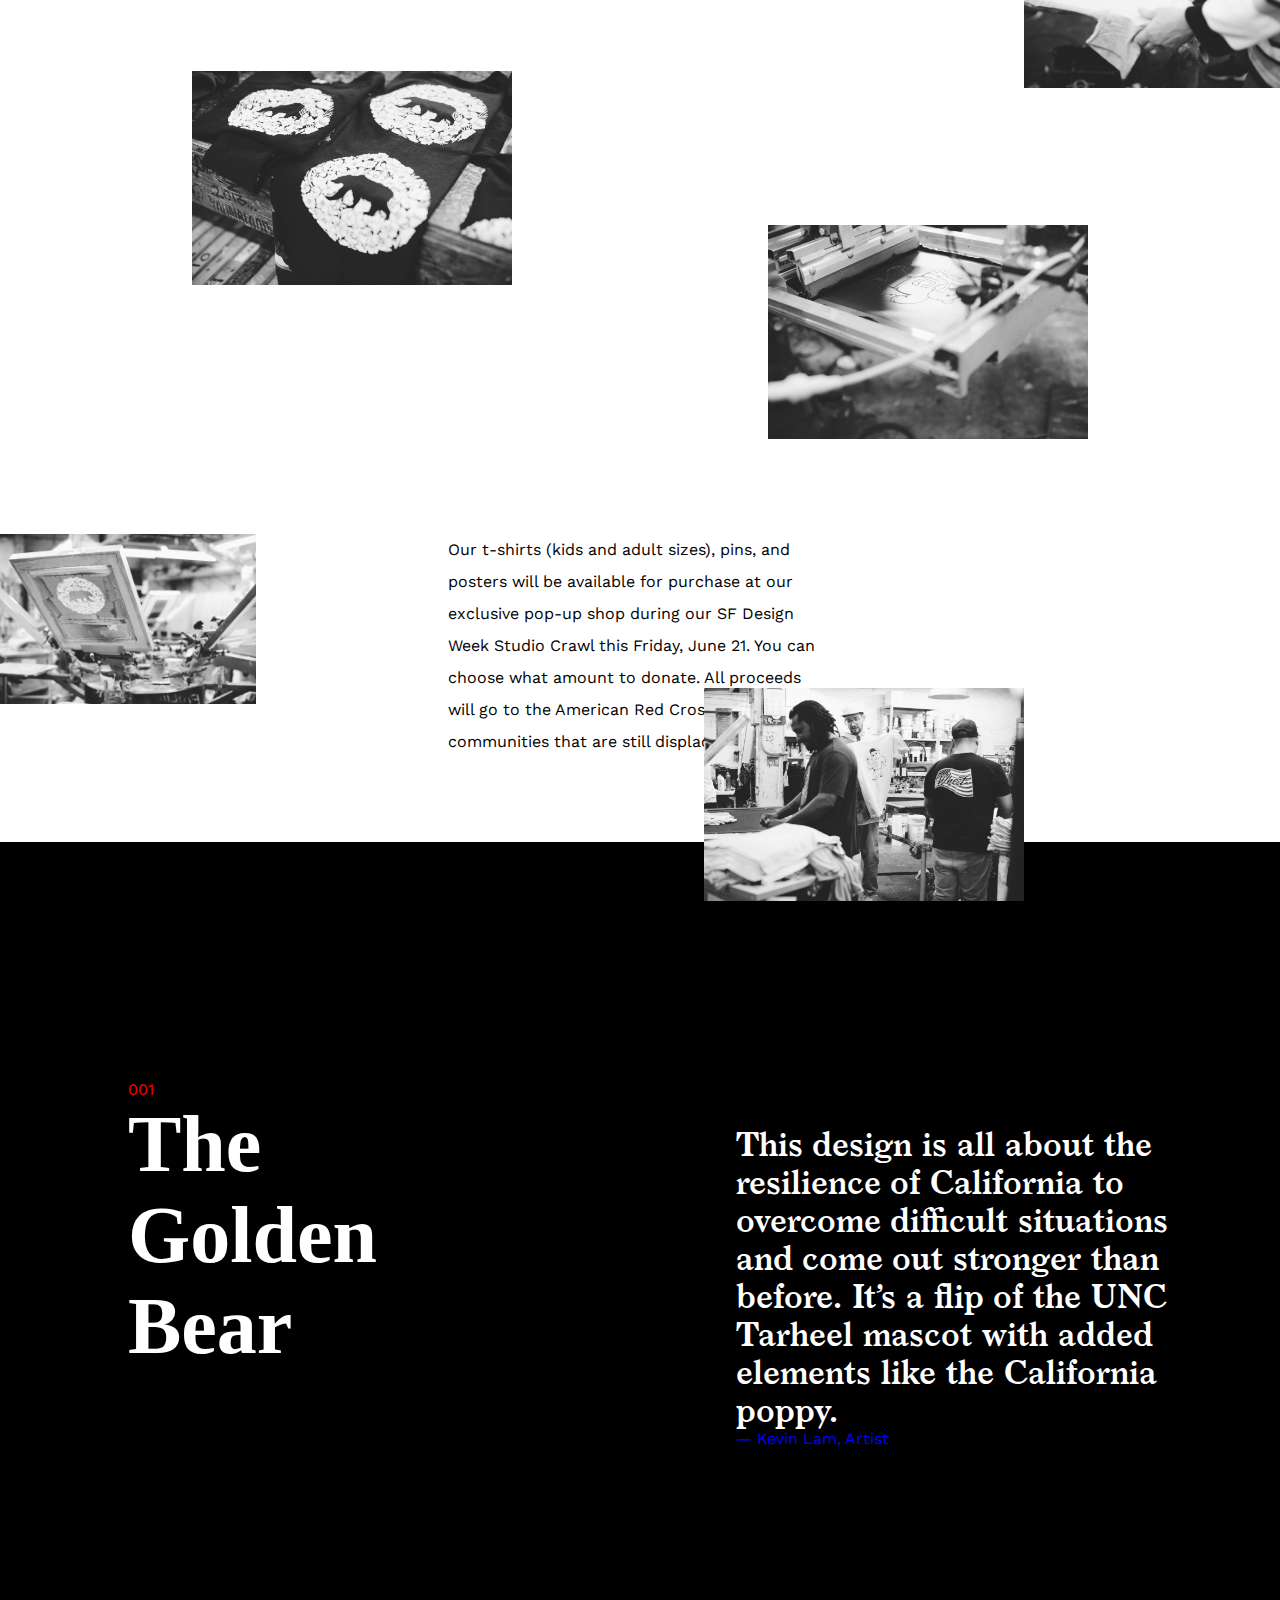
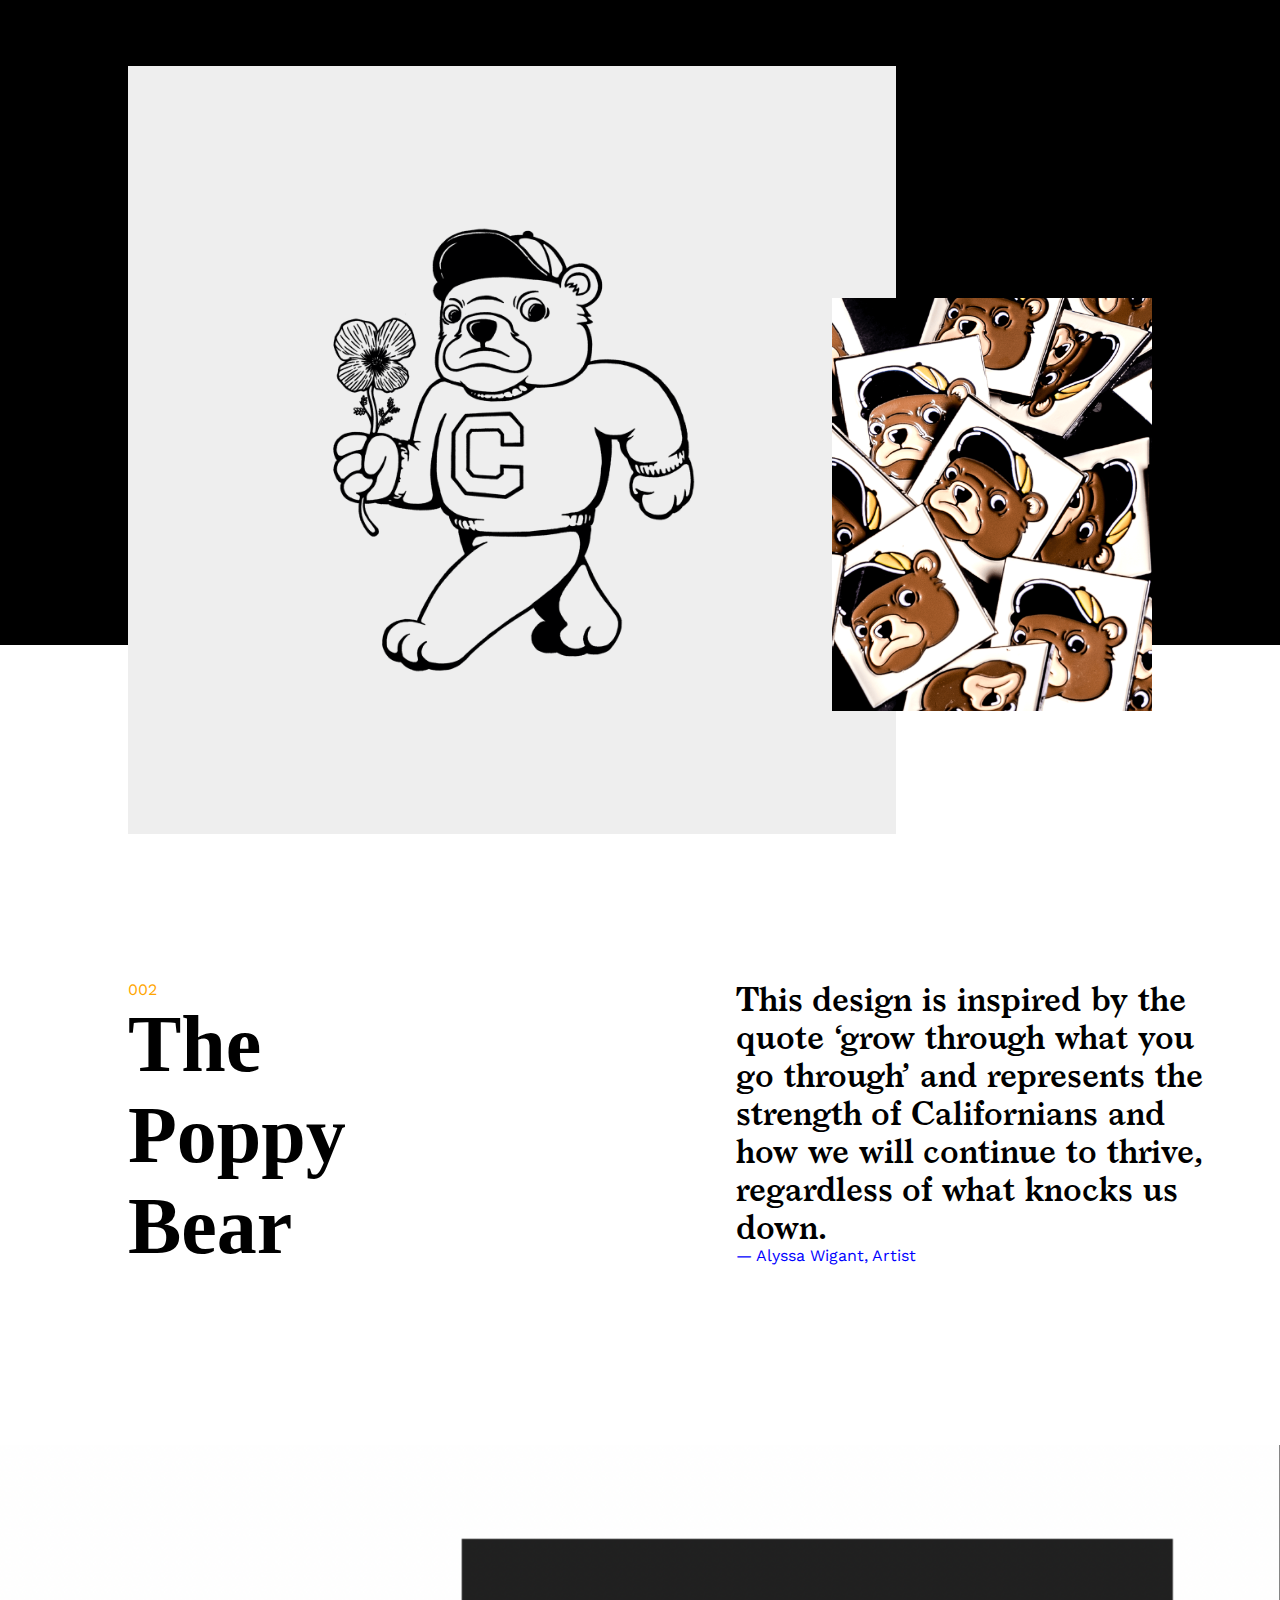
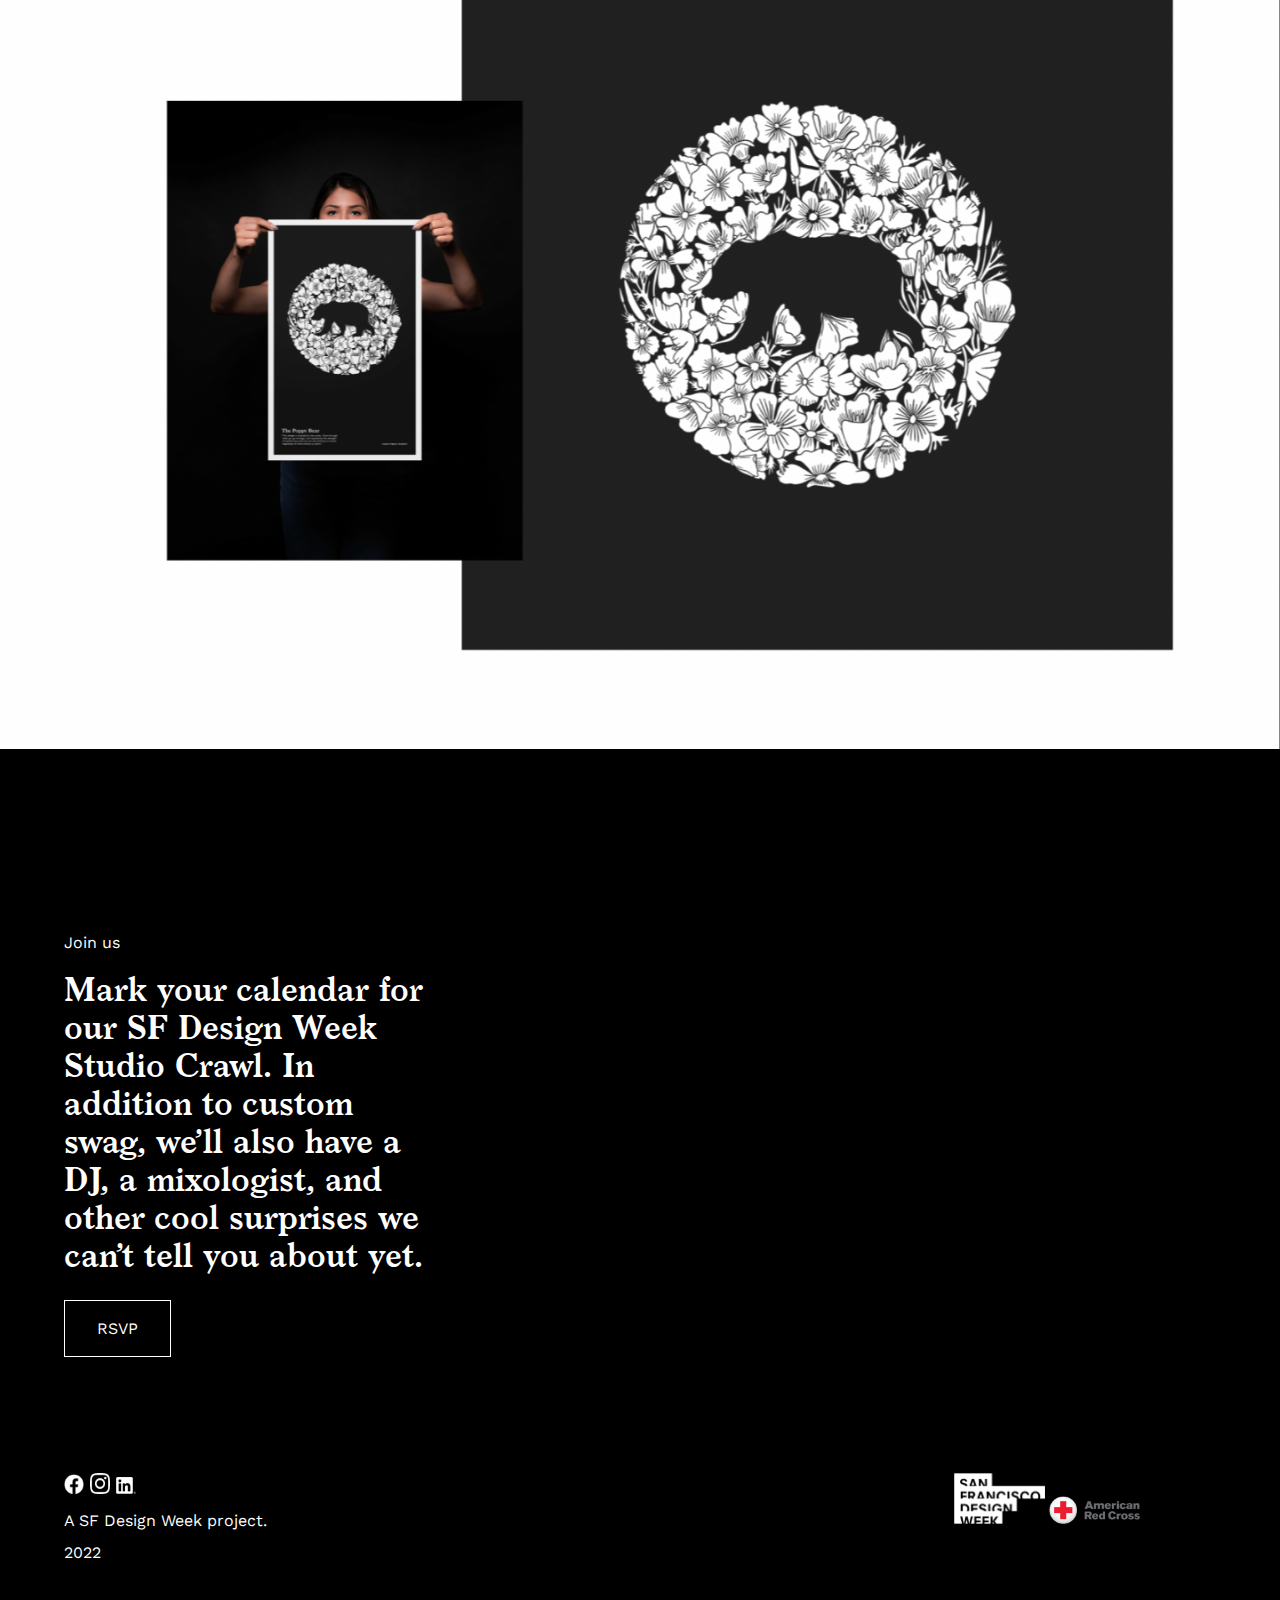
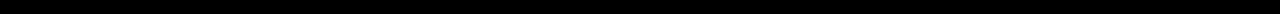
==== commit 14cdb852: "fixed footer imgs" ====
--- a/index.html
+++ b/index.html
@@ -98,9 +98,6 @@
             </div>
         </section>
         <section>
-            <!-- <div>
-                <img src="assets/img/cc-circle-2.png" alt="circle">
-            </div> -->
             <div>
                 <figcaption>002</figcaption>
                 <h4>The Poppy Bear</h4>
@@ -115,11 +112,6 @@
         <section>
             <div></div>
                 <img src="assets/img/mitRand.png" alt="">
-        </section>
-        <section class="circle">
-            <div>
-                <img src="assets/img/cc-circle-2.png" alt="circle">
-            </div>
         </section>
     </main>
     <footer>
--- a/assets/css/style.css
+++ b/assets/css/style.css
@@ -46,6 +46,10 @@
 header {
     background: #000;
     color: #fff;
+    background: url("../img/map.svg") right no-repeat;
+    background-size: 35%;
+    background-position: 85% 101%;
+    /* transform: rotate(15deg); */
 }
 
 .line {
@@ -106,7 +110,9 @@
 /* ASIDE */
 
 aside {
-    background: url("../img/map.svg") right no-repeat;
+    /* background: url("../img/map.svg") right no-repeat;
+    background-size: 50%;
+    background-position: 100% 100%; */
 }
 
 aside p {
@@ -125,18 +131,16 @@
     color: #000;
 }
 
+/* Stuck in the middle */
 h3 {
     font-size: 5em;
-    width: 100%;
-    /* margin: 0 30% 0; */
-    padding: 0 10% 0; 
-}
-
-section:nth-of-type(1) p {
-    /* width: 30%; */
-    margin: 0 0 0 12%;
-    /* padding: 0 0 30vh; */
-}
+    width: 95%;
+}
+
+/* section:nth-of-type(1) p {
+    width: 90%;
+} */
+
 
 .gridImages {
     display: grid;
@@ -157,31 +161,33 @@
 }
 
 .image1 {
-    grid-column-start: 15;
-    grid-column-end: 20;
+    grid-column-start: 14;
+    grid-column-end: 19;
     grid-row-start: 1;
     grid-row-end: 5; 
 }
 
 .image2 {
     grid-column-start: 2;
-    grid-column-end: 7;
+    grid-column-end: 6;
     grid-row-start: 5;
     grid-row-end: 9; 
 }
 
 .h3 {
-    grid-column-start: 9;
-    grid-column-end: 15;
+    grid-column-start: 8;
+    grid-column-end: 13;
     grid-row-start: 7;
     grid-row-end: 8; 
 }
 
 .p1 {
-    grid-column-start: 9;
+    grid-column-start: 8;
     grid-column-end: 14;
     grid-row-start: 9;
     grid-row-end: 13;
+    line-height: 2em;
+    width: 90%;
 }
 
 .image3 {
@@ -193,28 +199,30 @@
 
 .image4 {
     grid-column-start: 4;
-    grid-column-end: 8;
+    grid-column-end: 9;
     grid-row-start: 12;
     grid-row-end: 13;
 }
 
 .image5 {
     grid-column-start: 13;
-    grid-column-end: 19;
+    grid-column-end: 18;
     grid-row-start: 14;
     grid-row-end: 15;
 }
 
 .p2 {
-    grid-column-start: 9;
-    grid-column-end: 14;
+    grid-column-start: 8;
+    grid-column-end: 15;
     grid-row-start: 18;
     grid-row-end: 19;
+    line-height: 2em;
+    width: 83%;
 }
 
 .image6 {
     grid-column-start: 1; 
-    grid-column-end: 4; 
+    grid-column-end: 5; 
     grid-row-start: 18;
     grid-row-end: 19;
 }
@@ -367,24 +375,15 @@
     width: 100%;
 }
 
-/* SECTION CIRCLE */
-
-.circle {
-    background: url("../img/cc-circle-2.png") 50% no-repeat;
-    height: 50vh;
-}
-
-.circle div img {
-    width: 50%;
-}
-
 /*========================== FOOTER ==========================*/
 
 footer {
     background: #000;
     color: #fff;
-}
-
+    width: 100%;
+}
+
+/* JOIN US */
 footer figcaption {
     margin: 20vh 5% 2vh;
 }
@@ -393,21 +392,27 @@
     font-family: "LarishNeue1";
     font-size: 2em;
     margin: 0 5% 5vh;
-    width: 35%;
+    width: 29%;
 }
 
 footer .rsvp {
     margin: 0 5%;
 }
 
+footer div {
+    margin: 15vh 0 5vh;
+    display: flex;
+    justify-content: space-between;
+}
+
 footer nav {
     font-family: 'Work Sans', sans-serif;
-    margin: 20vh 5% 5vh;
+    margin: 0 0 0 5%;
     display: inline;
 }
 
 footer nav img {
-    width: 1%;
+    width: 10%;
     margin: 0 0.1%;
 }
 
@@ -430,19 +435,11 @@
     list-style: none;
 }
 
-footer img {
-    width: 5%;
-    margin: 0 0.1%;
-}
-
-/* footer figure {
-    display: inline;
-    justify-content: space-between;
-    align-items: flex-end;
-} */
-
-footer div {
-    margin: 15vh 5% 20vh;
-    /* display: flex;
-    justify-content: space-between; */
+/* SFDW, ARD*/
+footer figure {
+    margin: 0 -10% 0;
+}
+
+footer figure img {
+    width: 20%;
 }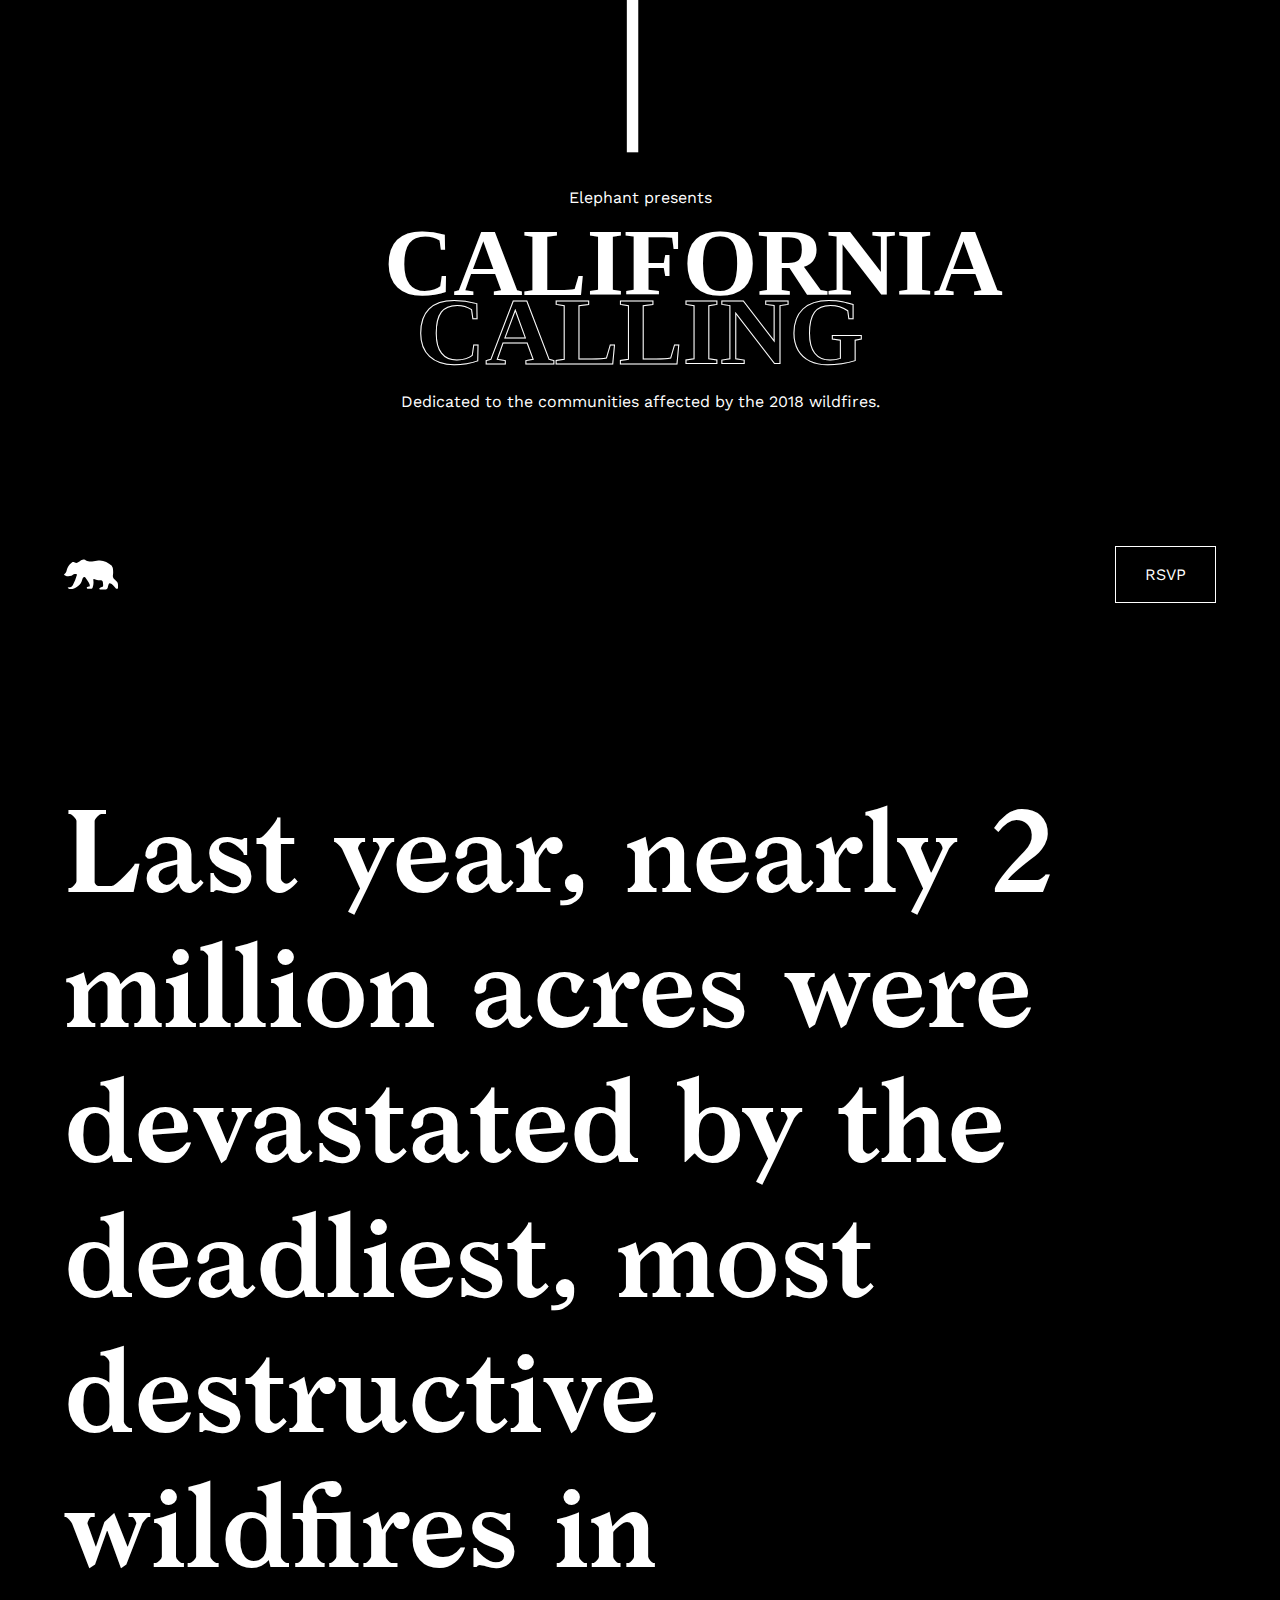
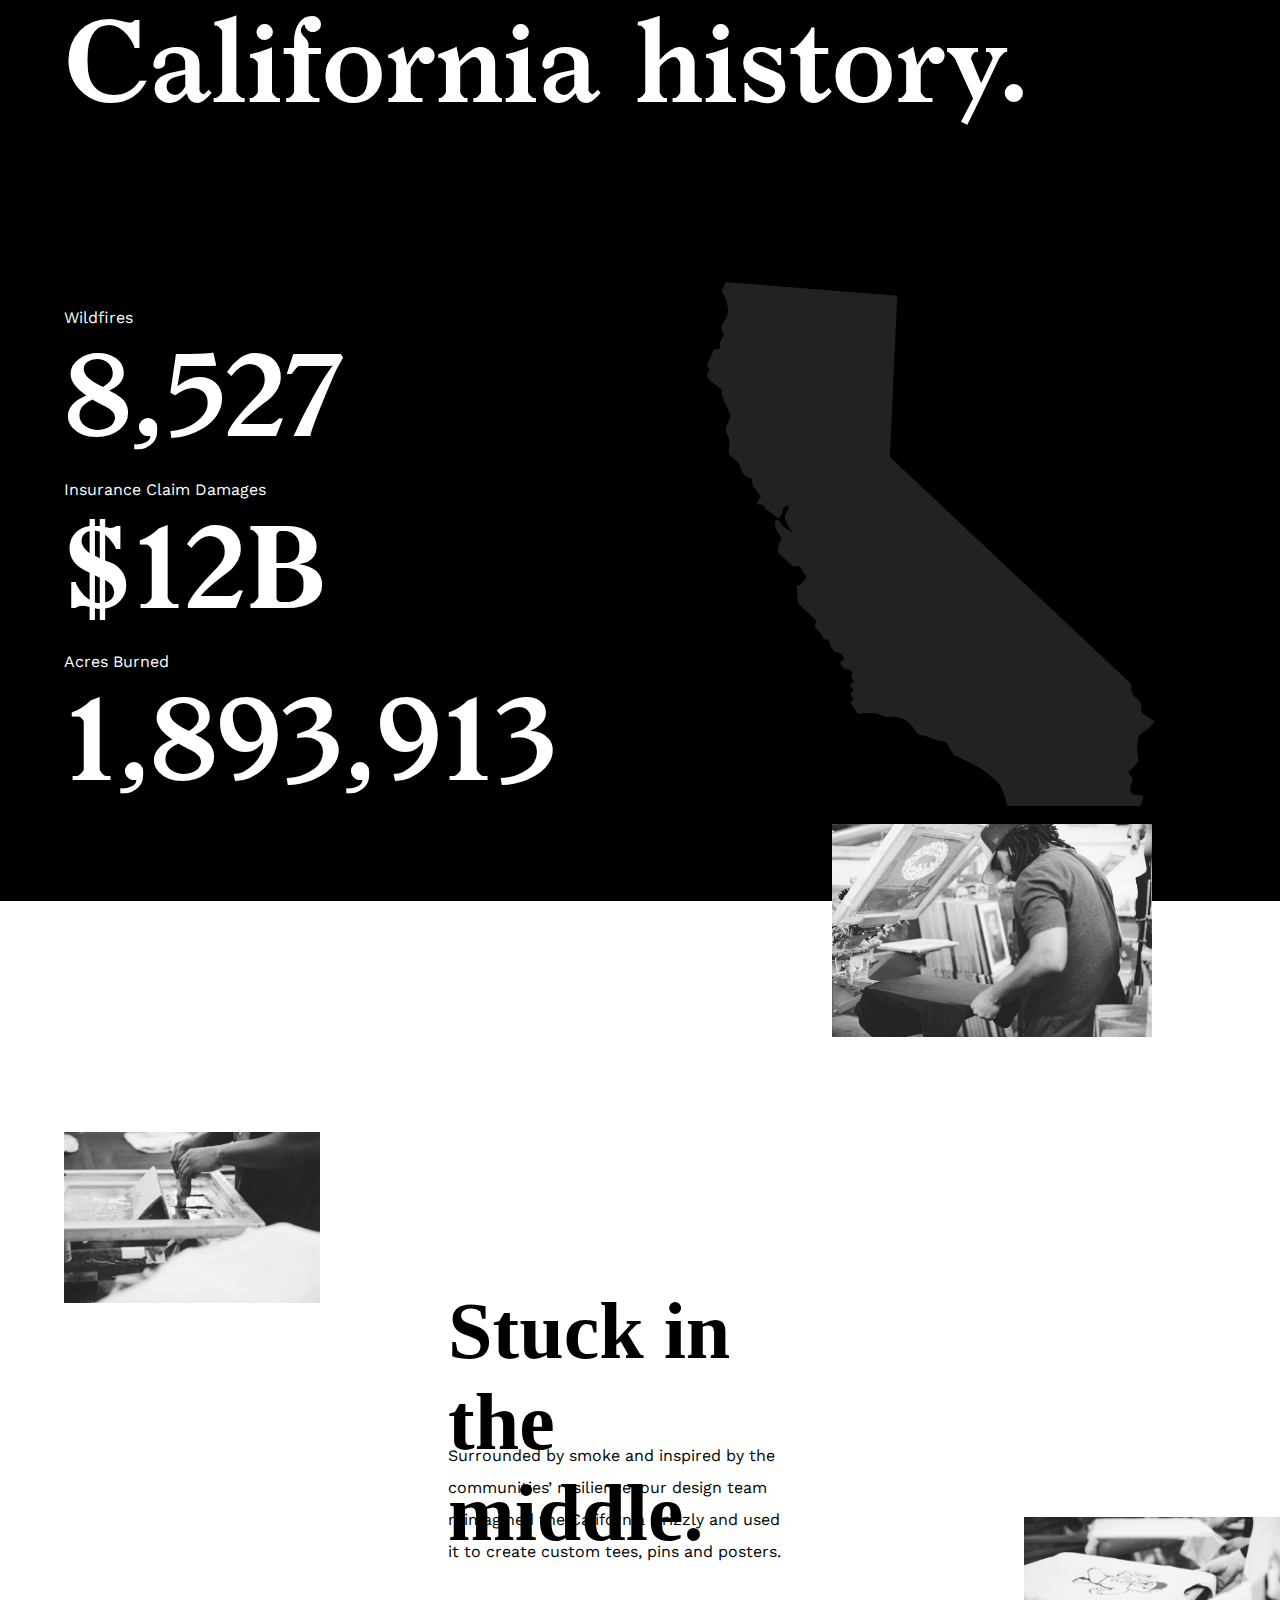
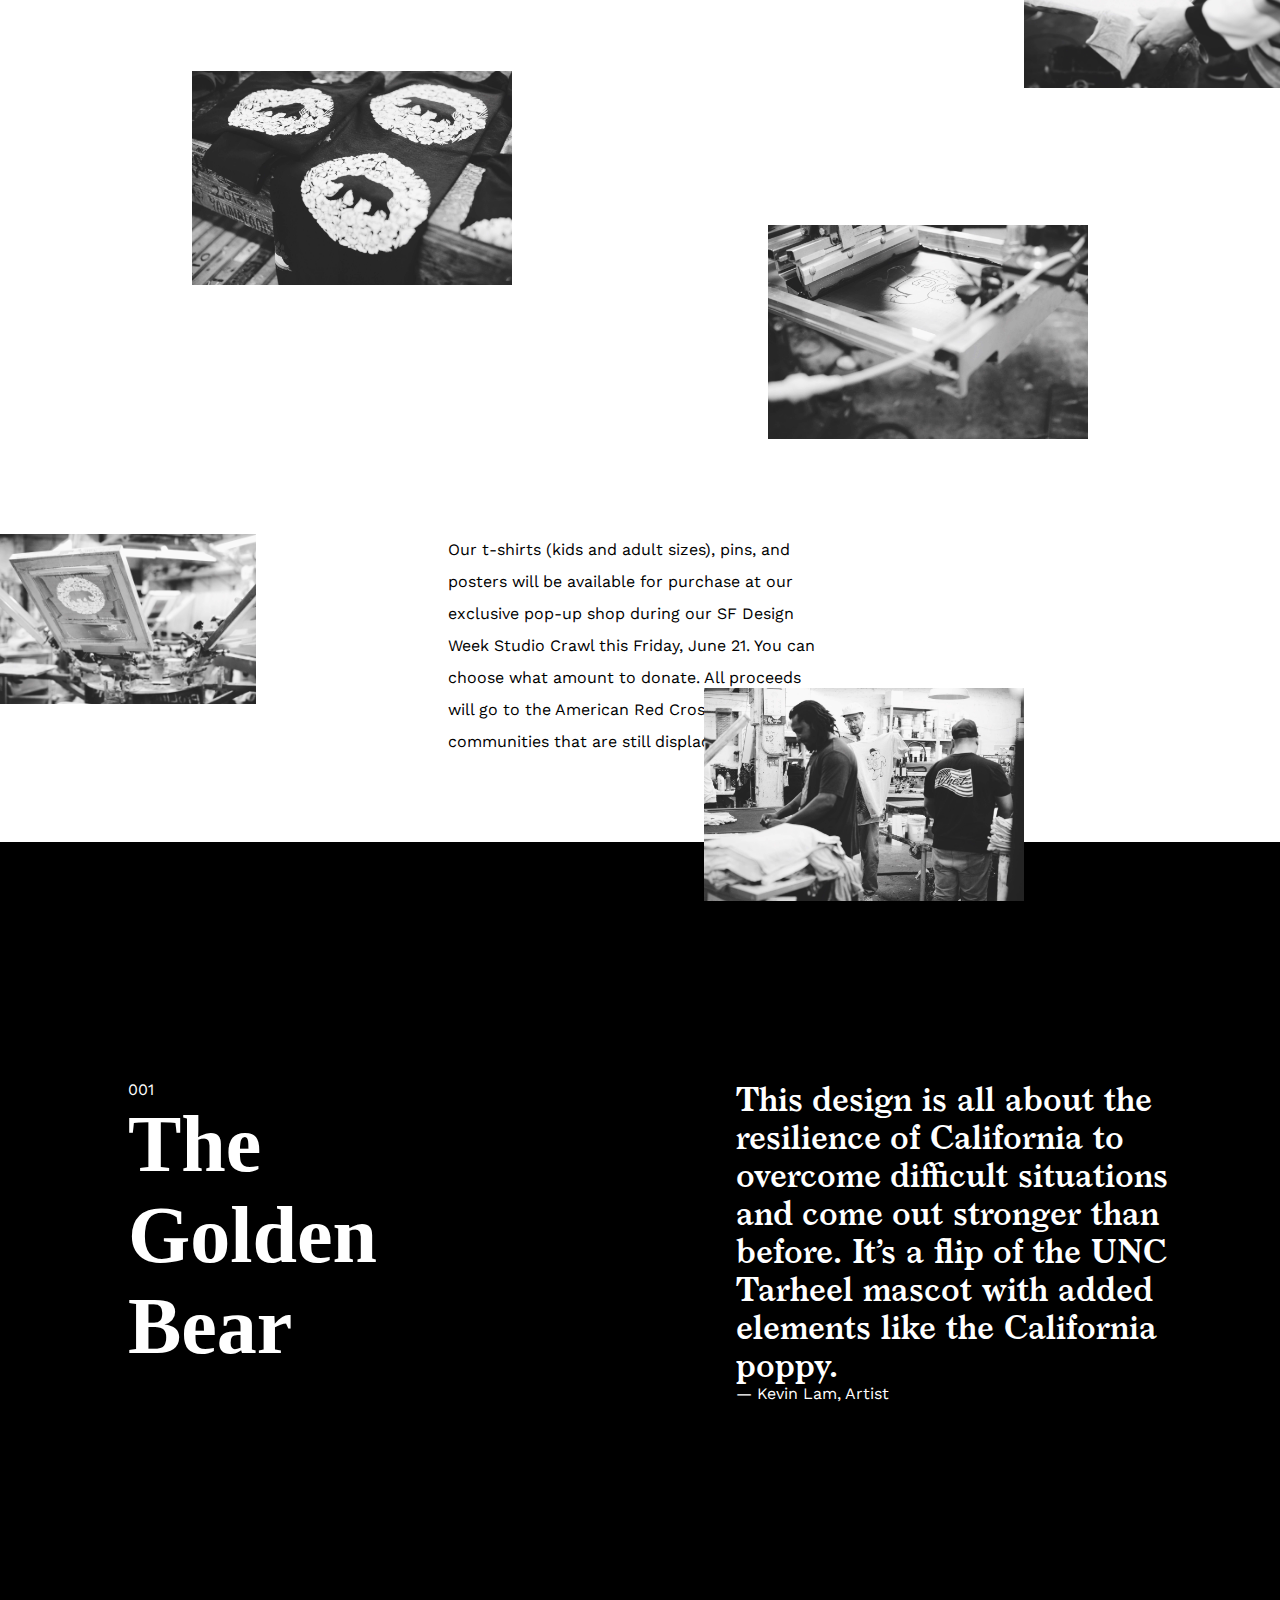
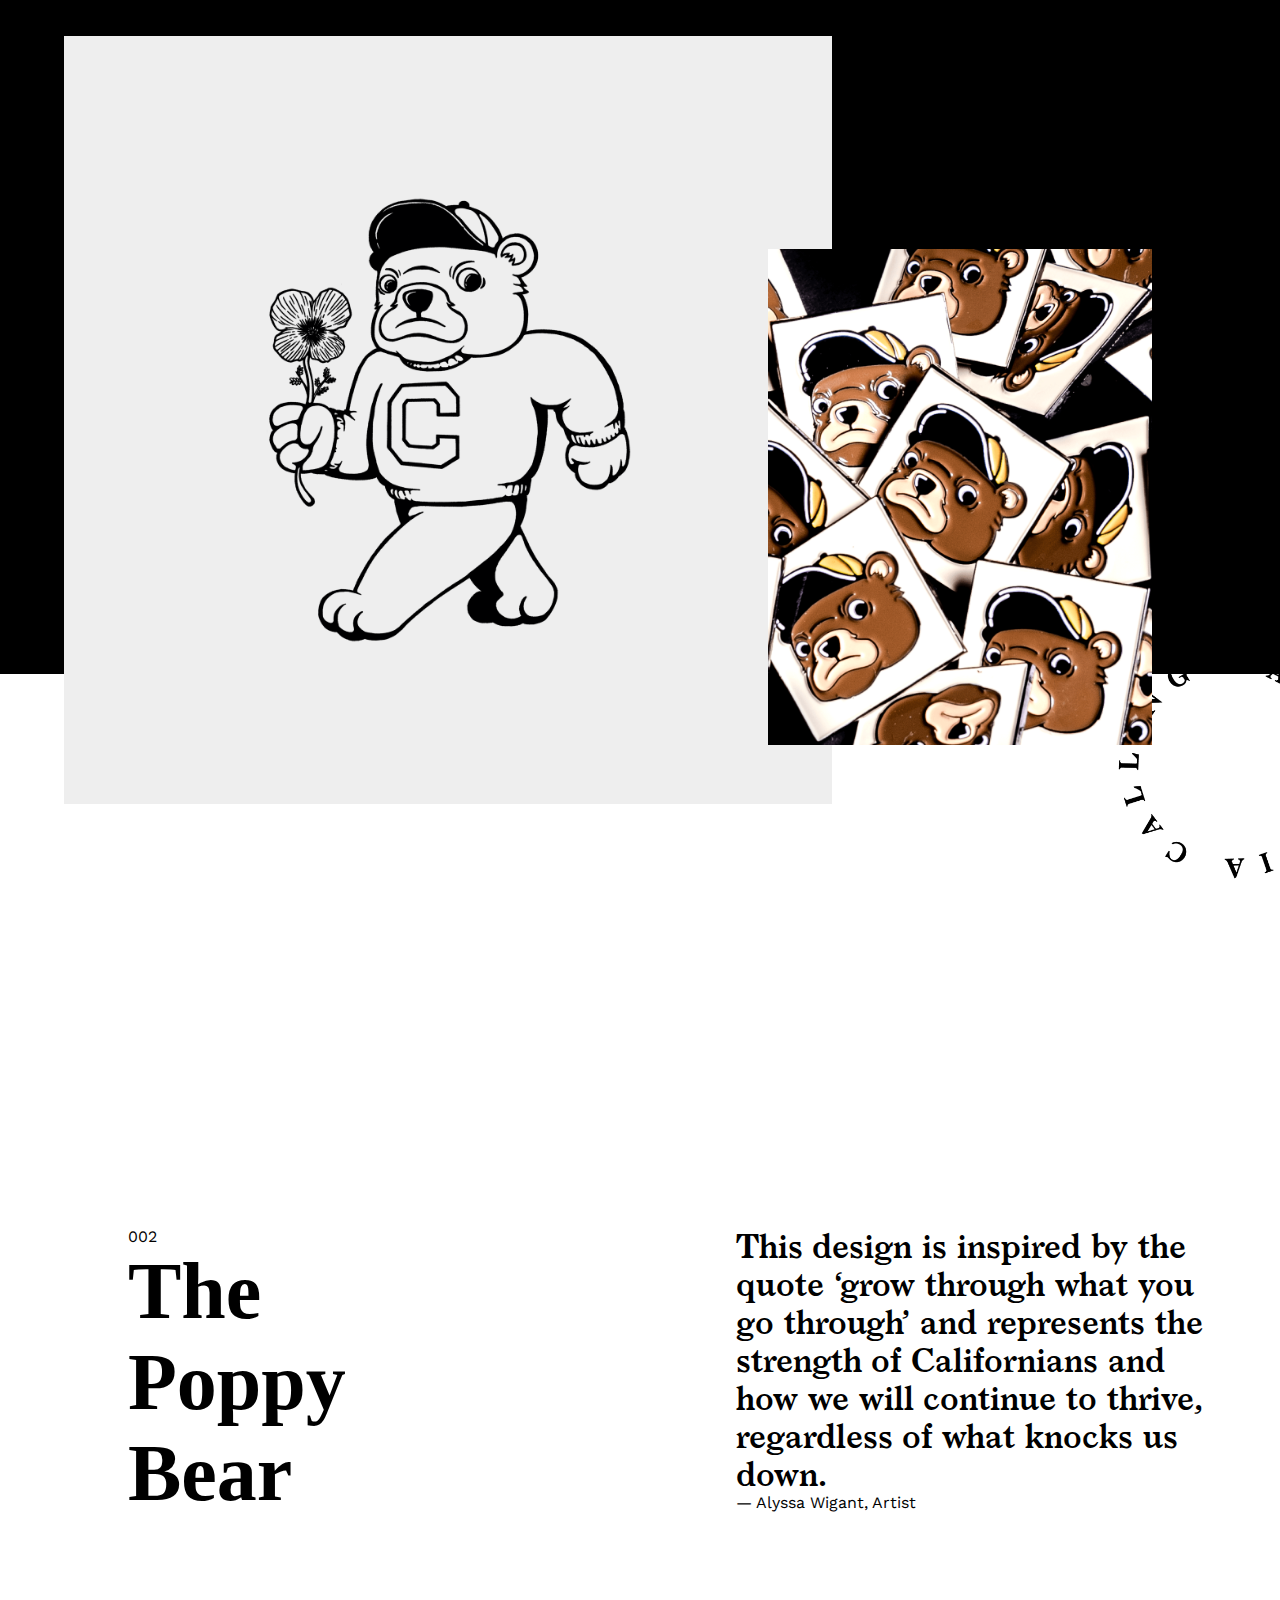
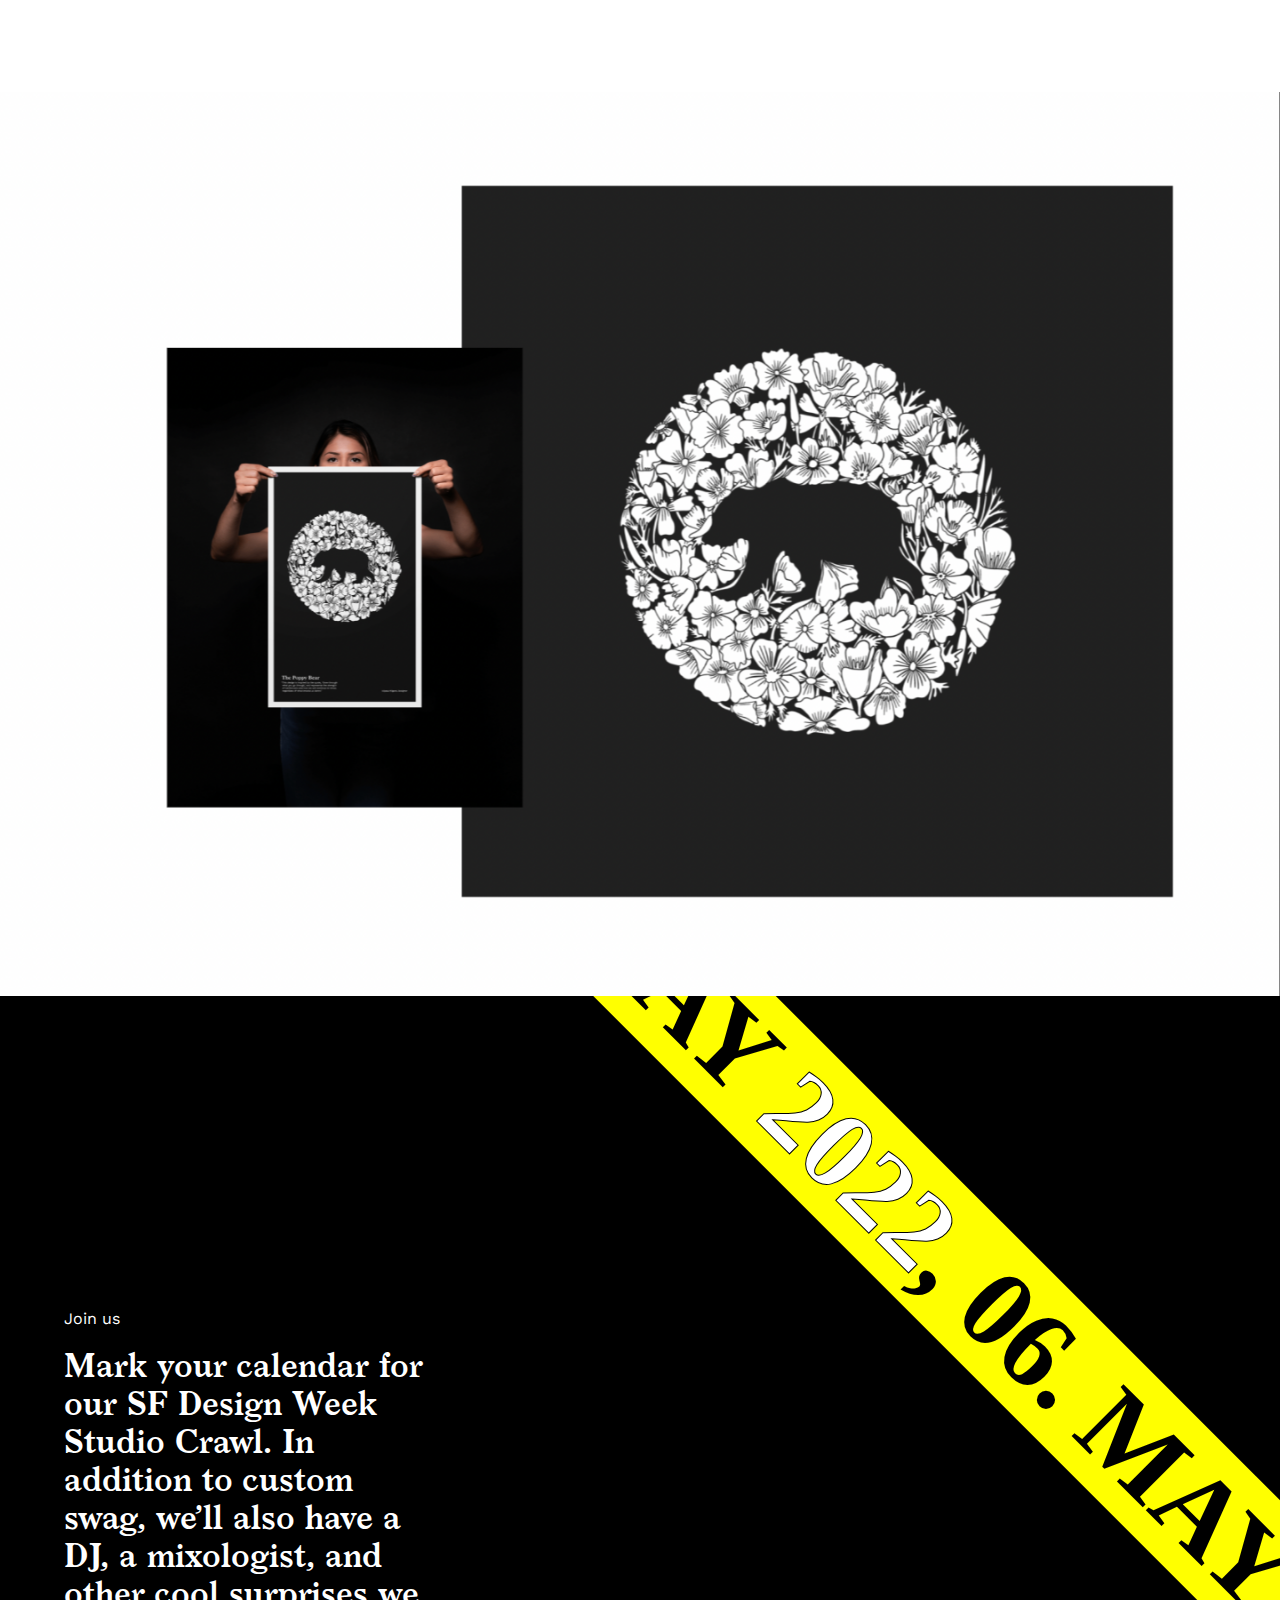
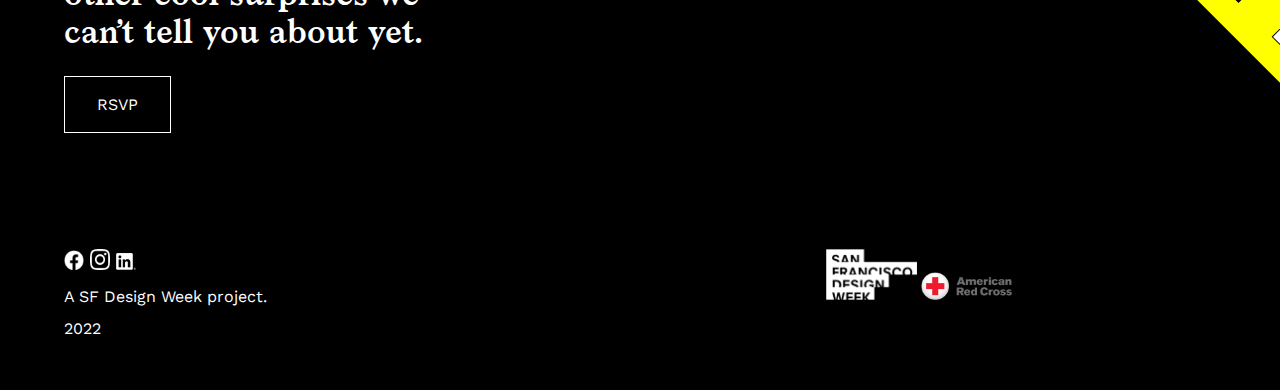
==== commit 569a69a1: "fixed spinning circle" ====
--- a/index.html
+++ b/index.html
@@ -94,6 +94,9 @@
                 <div class="Bear2">
                     <img src="assets/img/gb2.png" alt="action 2">
                 </div>
+                <div class="circle">
+                    <img src="assets/img/cc-circle-2.png" alt="circle">
+                </div>
                 <div class="goldenRow2"></div>
             </div>
         </section>
@@ -115,6 +118,9 @@
         </section>
     </main>
     <footer>
+        <div class="bruceBanner">
+            <h5>06. MAY <span>2022</span>, 06. MAY <span>2022</span></h5>
+        </div>
         <figcaption>Join us</figcaption>
         <p>Mark your calendar for our SF Design Week Studio Crawl. In addition to custom swag, we’ll also have a DJ, a mixologist, and other cool surprises we can’t tell you about yet.
         </p>
--- a/assets/css/style.css
+++ b/assets/css/style.css
@@ -243,9 +243,8 @@
     background: #fff;
 }
 
-/*===========================*/
-
-/* The Golden Bear */
+/*=== The Golden Bear ====*/
+
 section:nth-of-type(2) {
     background: #000;
     color: #fff;
@@ -255,16 +254,15 @@
 /* 001 */
 section:nth-of-type(2) div:nth-of-type(1) figcaption:nth-of-type(1) {
     margin: 35vh 20% 0;
-    color: red;
 }
 
 /* —ARTISTS */
 section:nth-of-type(2) div:nth-of-type(2) figcaption,
 section:nth-of-type(4) div:nth-of-type(2) figcaption {
     margin: 0 0 20vh 15%;
-    color: blue;
-}
-
+}
+
+/* THE GOLDEN BEAR */
 h4 {
     font-size: 5em;
     width: 23%;
@@ -275,7 +273,7 @@
 section:nth-of-type(2) p {
     font-family: "LarishNeue1";
     font-size: 2em;
-    margin: 40vh 0 0 15%;
+    margin: 35vh 0 0 15%;
     width: 75%;
 }
 
@@ -310,8 +308,8 @@
 
 /* Bear with flower */
 .Bear1 {
-    grid-column-start: 3;
-    grid-column-end: 15;
+    grid-column-start: 2;
+    grid-column-end: 14;
     grid-row-start: 2;
     grid-row-end: 12; 
     position: relative;
@@ -319,22 +317,43 @@
 
 /* Bear pins */
 .Bear2 {
-    grid-column-start: 14;
+    grid-column-start: 13;
     grid-column-end: 19;
-    grid-row-start: 8;
-    grid-row-end: 10; 
+    grid-row-start: 6;
+    grid-row-end: 12; 
     position: relative;
-}
+    z-index: 999;
+}
+
+.circle {
+    grid-column-start: 18;
+    grid-column-end: 21;
+    grid-row-start: 13;
+    grid-row-end: 21; 
+    position: relative; /* Größe so lassen!!! */
+}
+
+.circle img {
+    width: 150%; /* Größe so lassen!!! */
+    animation: spin 15s linear infinite;
+}
+
+@keyframes spin {
+    100% {
+        transform: rotate(360deg);
+    }
+}
+
 
 .goldenRow2 {
     grid-column-start: 1;
     grid-column-end: 21;
-    grid-row-start: 17;
+    grid-row-start: 14;
     grid-row-end: 22;
     background: #fff;
 }
 
-/* The Poppy Bear */
+/*=== The Poppy Bear ====*/
 section:nth-of-type(4) {
     background: #fff;
     /* background: url("../img/cc-circle-2.png"); */
@@ -351,7 +370,6 @@
 
 section:nth-of-type(4) div:nth-of-type(1) figcaption:nth-of-type(1) {
     margin: 20vh 20% 0;
-    color: orange;
 }
 
 section:nth-of-type(4) div:nth-of-type(1) {
@@ -371,21 +389,50 @@
 }
 
 /* POSTER- & ROSEBEAR IMAGE */
+section:nth-of-type(5) {
+    z-index: 999999;
+    position: relative;
+}
 section:nth-of-type(5) img {
     width: 100%;
 }
 
 /*========================== FOOTER ==========================*/
+.bruceBanner {
+    background: yellow;
+    color: #000;
+    font-size: 15vh;
+    width: 110%;
+    transform: rotate(45deg);
+    position: relative;
+    top: 8vh;
+    /* left: 50%; */
+    left: 20%;
+    animation: run 5s linear infinite;
+}
+
+.bruceBanner span {
+        color: #fff;
+        -webkit-text-stroke: 1px #000;
+        line-height: 0.3em;
+}
+
+@keyframes run {
+    0%   {left: 0px;}
+    50% {right: 200px;}
+    100% {right: 200px;}
+}
 
 footer {
     background: #000;
     color: #fff;
     width: 100%;
+    /* overflow: hidden; */
 }
 
 /* JOIN US */
 footer figcaption {
-    margin: 20vh 5% 2vh;
+    margin: 0 5% 2vh;
 }
 
 footer p {
@@ -436,10 +483,176 @@
 }
 
 /* SFDW, ARD*/
-footer figure {
-    margin: 0 -10% 0;
-}
+/* footer figure {
+    margin: 0 0 0;
+} */
 
 footer figure img {
     width: 20%;
+}
+
+/*========================== MEDIA QUERIES ==========================*/
+
+@media only screen and (max-width: 600px) {
+
+    .line {
+        visibility: hidden;
+    }
+
+    h1, #textStroke {
+        font-size: 4em;
+    }
+
+    header div:nth-of-type(1) {
+        margin: -10vh 5%;
+    }
+
+    /* HEADER LAST YEAR / FACTS */
+    h2 {
+        font-size: 2em;
+    }
+
+    /* STUCK IN THE MIDDLE */
+    .row1 {
+        background: #fff;
+    }
+
+    .row2 {
+        grid-column-start: 1;
+        grid-column-end: 21;
+        grid-row-start: 21;
+        grid-row-end: 23;
+        background: #000;
+    }
+    .h3 {
+    font-size: 0.5em;
+    grid-column-start: 8;
+    grid-column-end: 13;
+    grid-row-start: 5;
+    grid-row-end: 8;
+    }
+
+    .p1, .p2 {
+        font-size: 1em;
+        line-height: 1em;
+    }
+
+    .p1 {
+        margin: 15vh 0 0;
+        grid-column-start: 6;
+        grid-column-end: 21;
+        grid-row-start: 6;
+        grid-row-end: 8;
+    }
+
+    .p2 {
+        margin: 0 0;
+        grid-column-start: 6;
+        grid-column-end: 21;
+        grid-row-start: 15;
+        grid-row-end: 17;
+    }
+
+    .image1 {
+        grid-column-start: 1;
+        grid-column-end: 5;
+        grid-row-start: 1;
+        grid-row-end: 5;
+    }
+
+    .image2 {
+        grid-column-start: 1;
+        grid-column-end: 5;
+        grid-row-start: 4;
+        grid-row-end: 5;
+    }
+
+    .image3 {
+        grid-column-start: 1;
+        grid-column-end: 5;
+        grid-row-start: 7;
+        grid-row-end: 8;
+    }
+
+    .image4 {
+        grid-column-start: 1;
+        grid-column-end: 5;
+        grid-row-start: 10;
+        grid-row-end: 11;
+    }
+
+    .image5 {
+        grid-column-start: 1;
+        grid-column-end: 5;
+        grid-row-start: 13;
+        grid-row-end: 16;
+    }
+
+    .image6 {
+        grid-column-start: 1;
+        grid-column-end: 5;
+        grid-row-start: 16;
+        grid-row-end: 19;
+    }
+
+    .image7 {
+        grid-column-start: 1;
+        grid-column-end: 5;
+        grid-row-start: 19;
+        grid-row-end: 20;
+    }
+
+    /* THE GOLDEN BEAR */
+    /* section:nth-of-type(2) {
+        margin-top: 0vh;
+    } */
+
+    h4 {
+    font-size: 2em;
+    width: 23%;
+    margin: 0 20% 0;
+    }
+
+    section:nth-of-type(2) p {
+        font-family: "LarishNeue1";
+        font-size: 1em;
+        margin: 35vh 0 0 15%;
+        width: 75%;
+    }
+
+    /* POPPY BEAR */
+    section:nth-of-type(3) {
+        flex-wrap: wrap;
+    }
+
+    section:nth-of-type(4) h4 {
+        font-size: 2em;
+    width: 23%;
+    margin: 0 20% 0;
+    } 
+
+    section:nth-of-type(4) p {
+        font-family: "LarishNeue1";
+        font-size: 1em;
+        margin: 20vh 0 0 15%;
+        width: 75%;
+    }
+
+    /* FOOTER */
+    .bruceBanner {
+        visibility: hidden;
+    }
+
+    footer figcaption {
+        margin-top: -50vh;
+    }
+
+    footer p {
+        font-size: 1.5em;
+        width: 90%;
+    }
+
+    footer figure {
+        margin: 0 -50% 0 0;
+    }
 }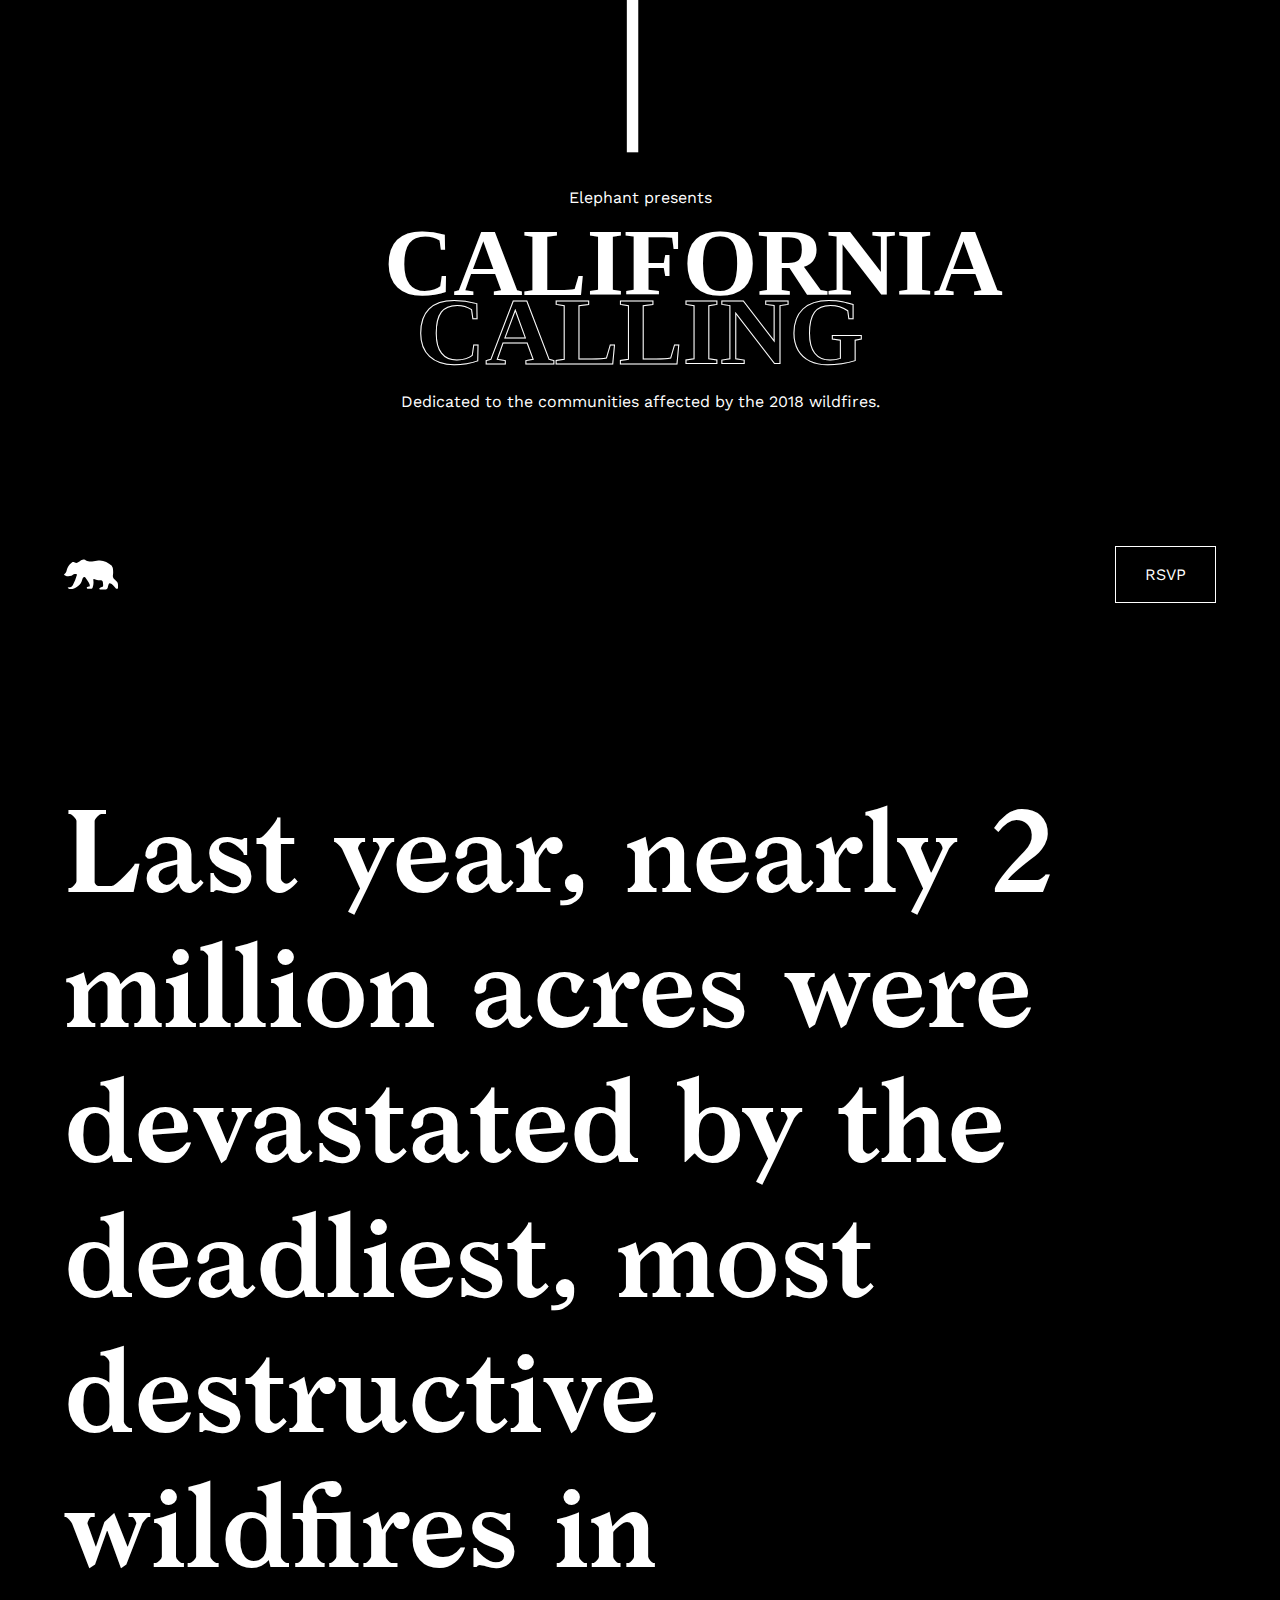
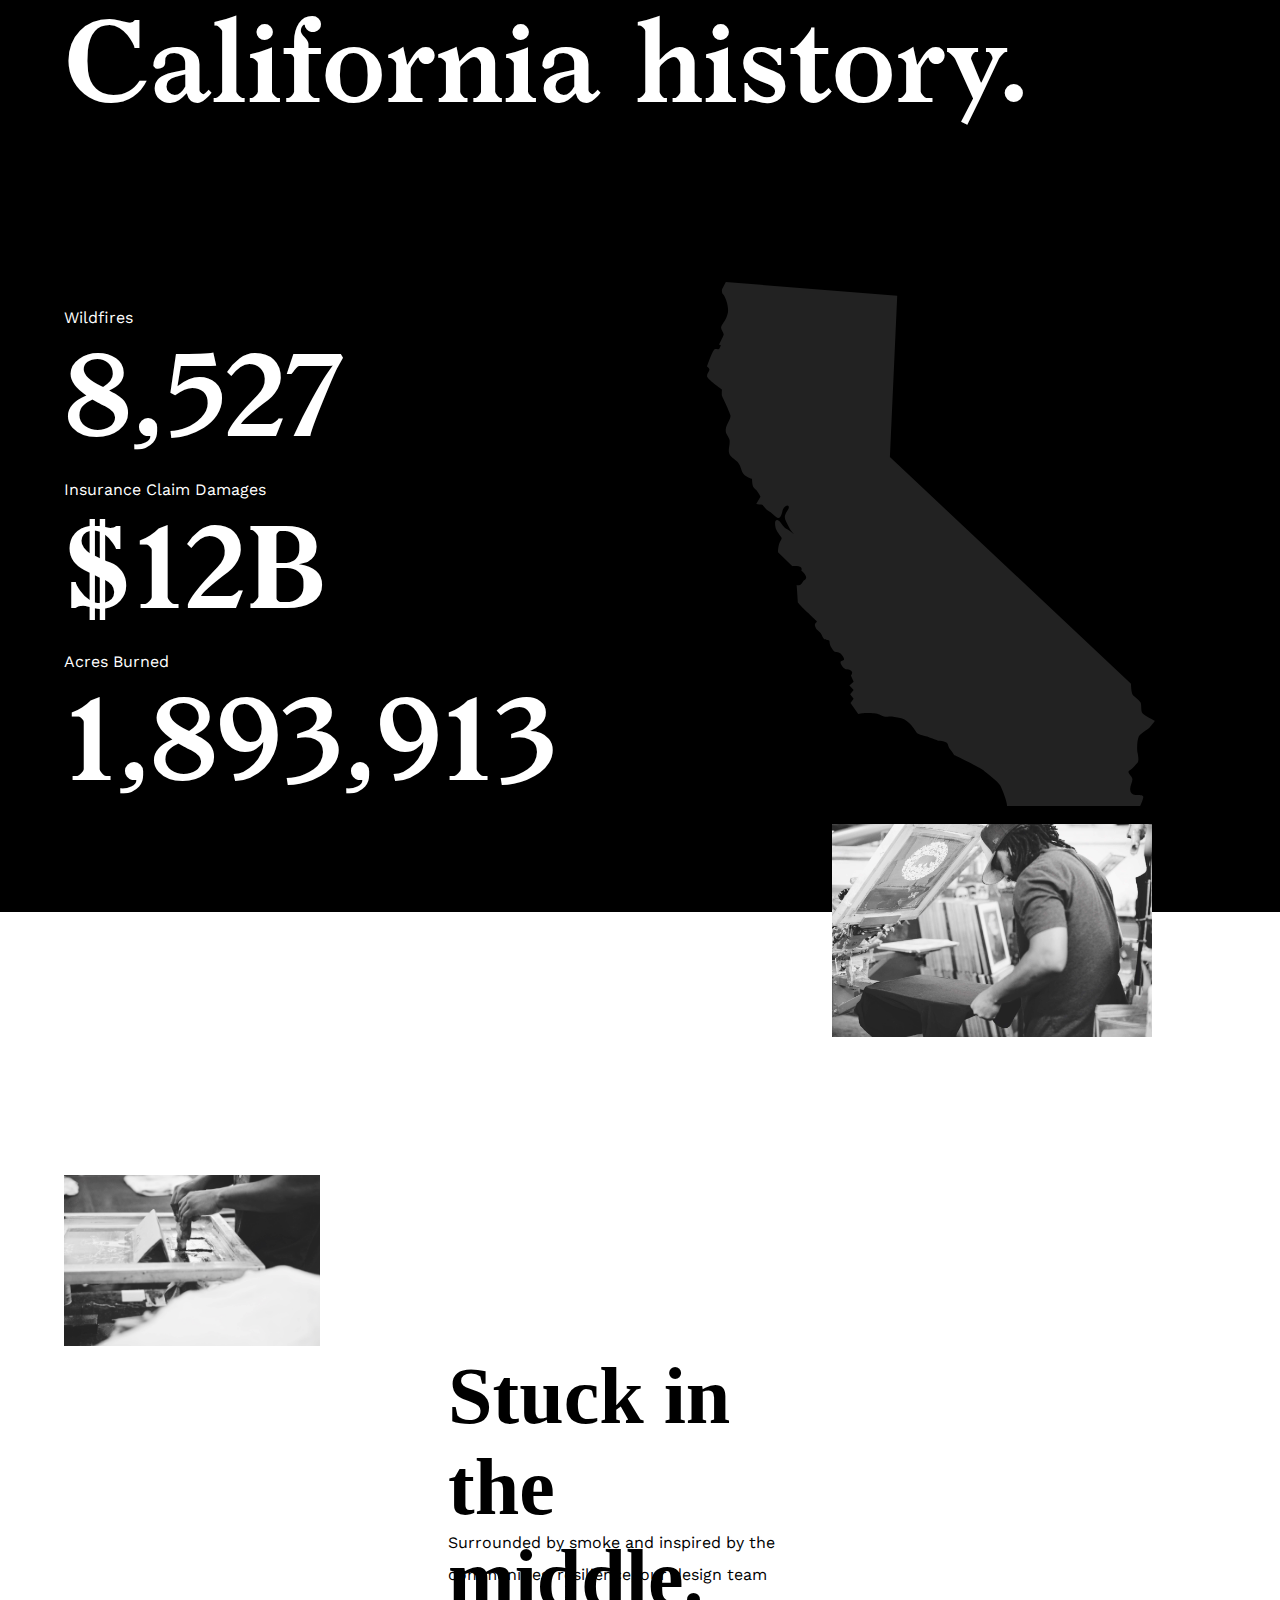
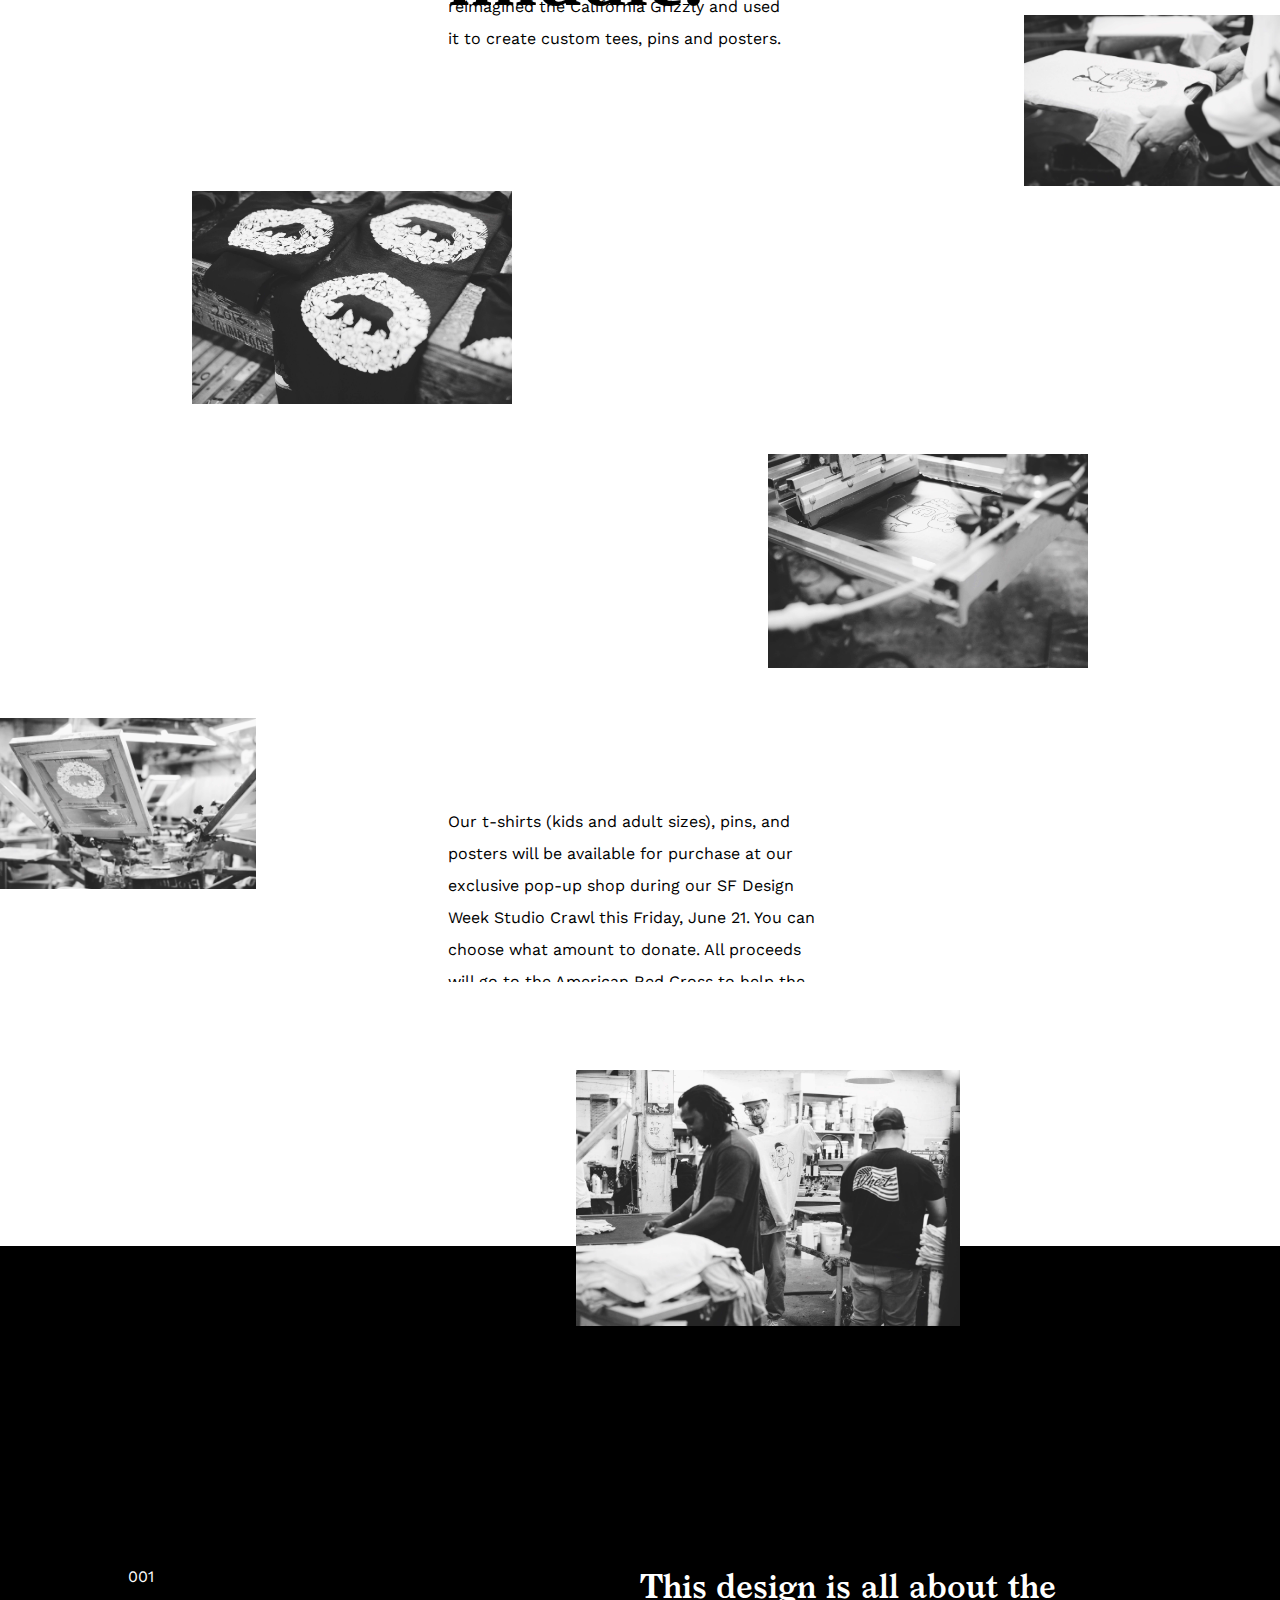
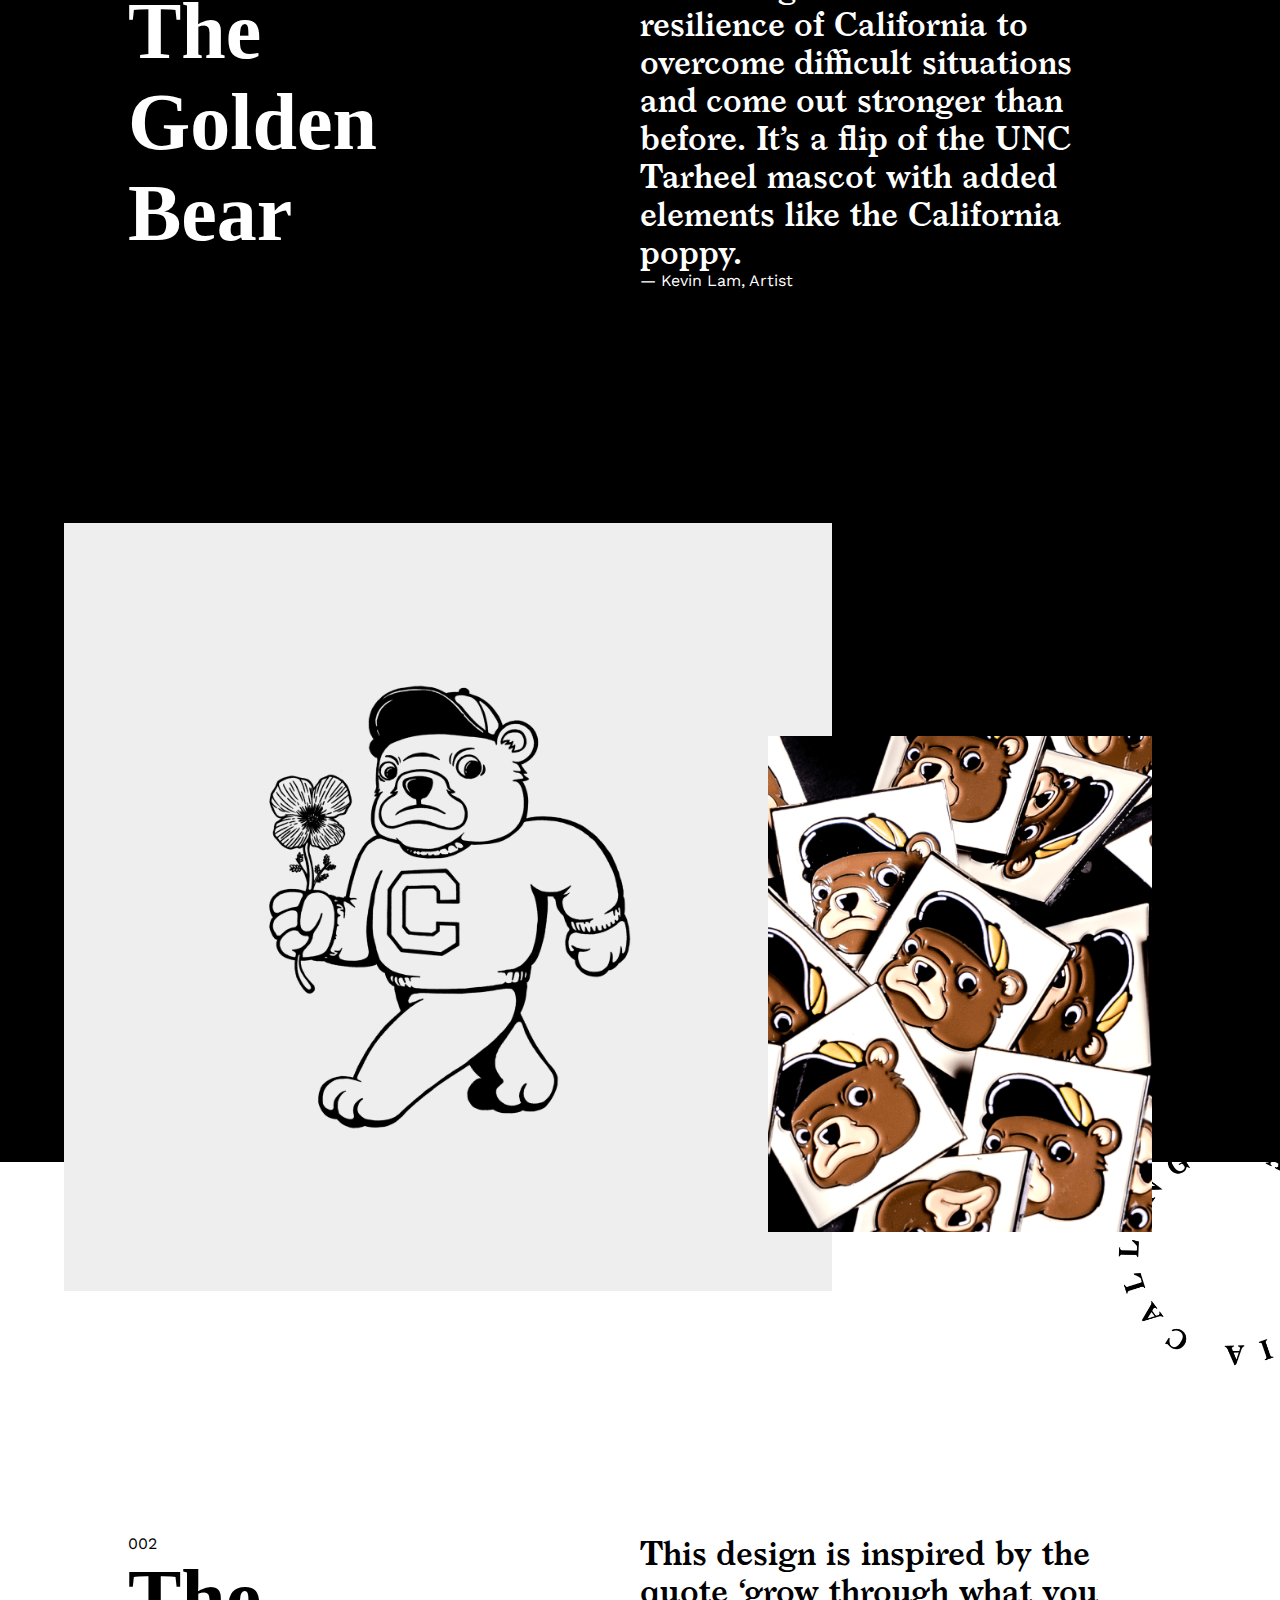
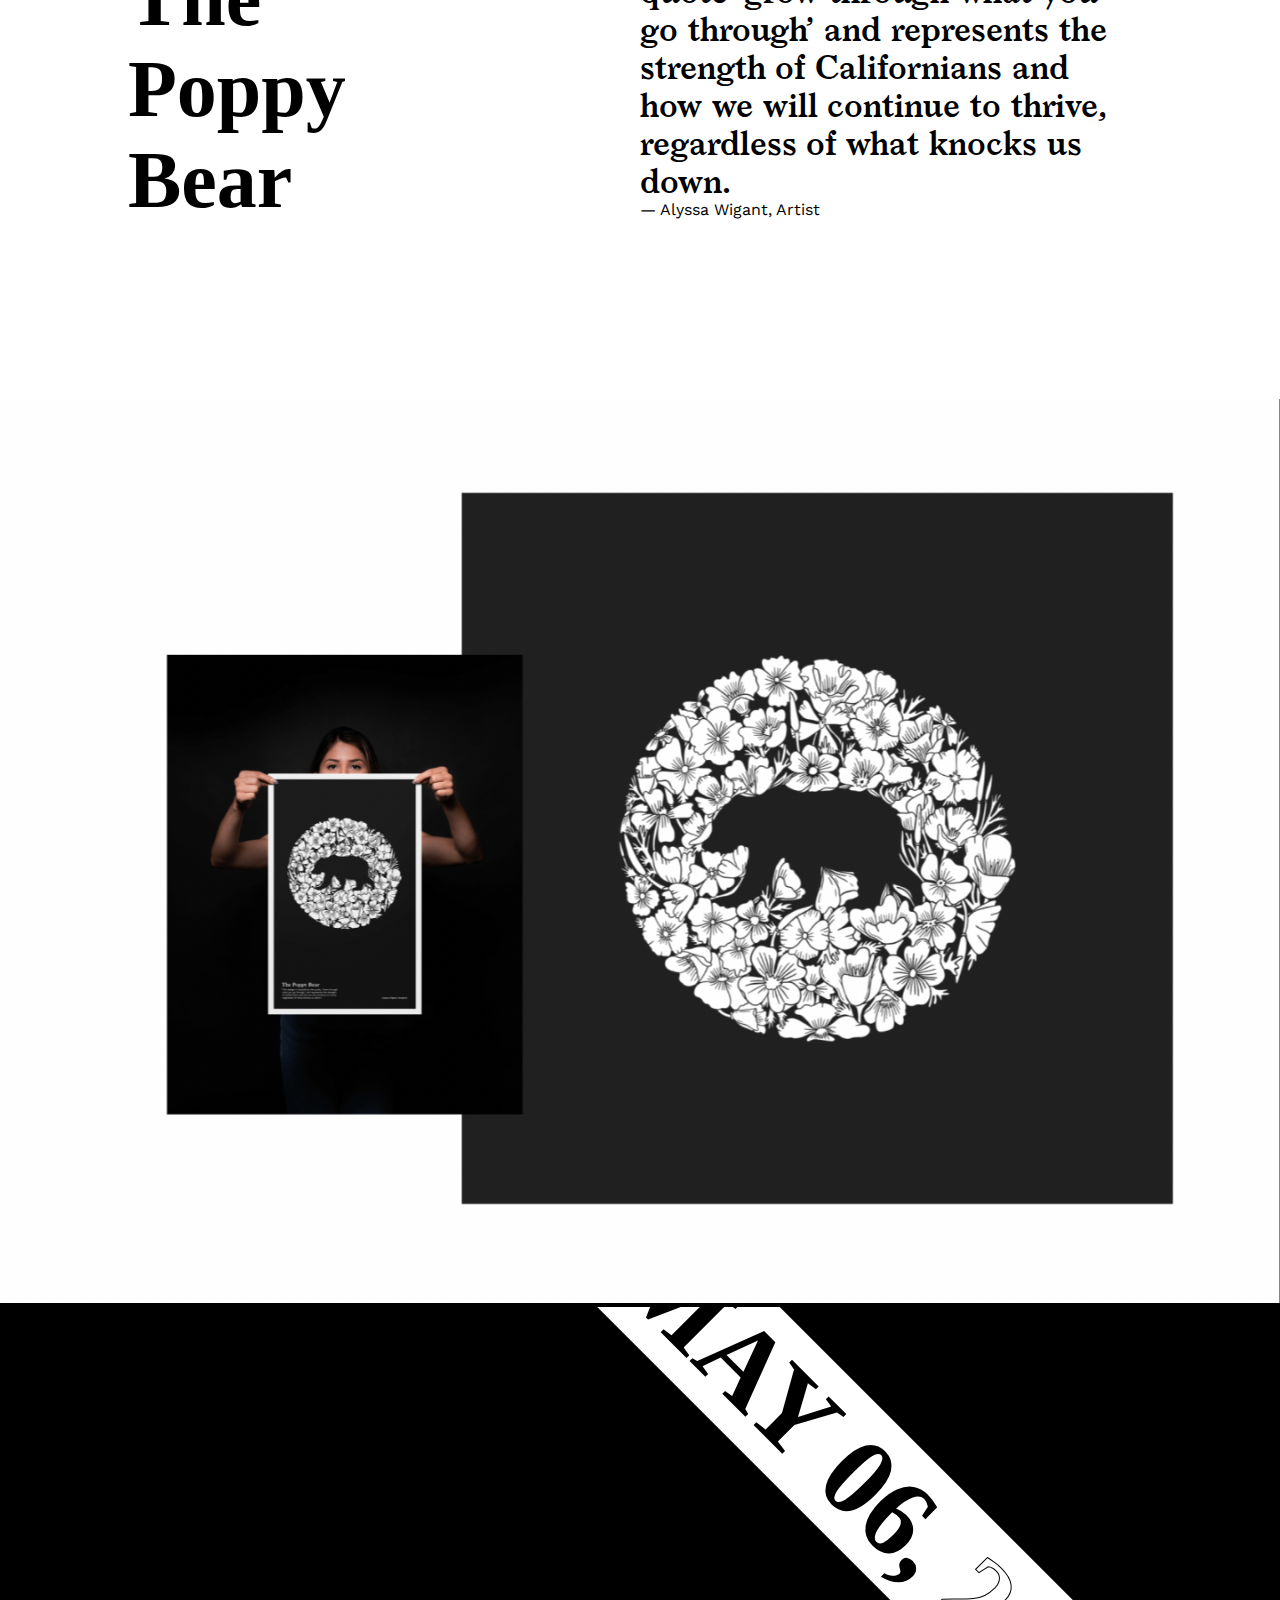
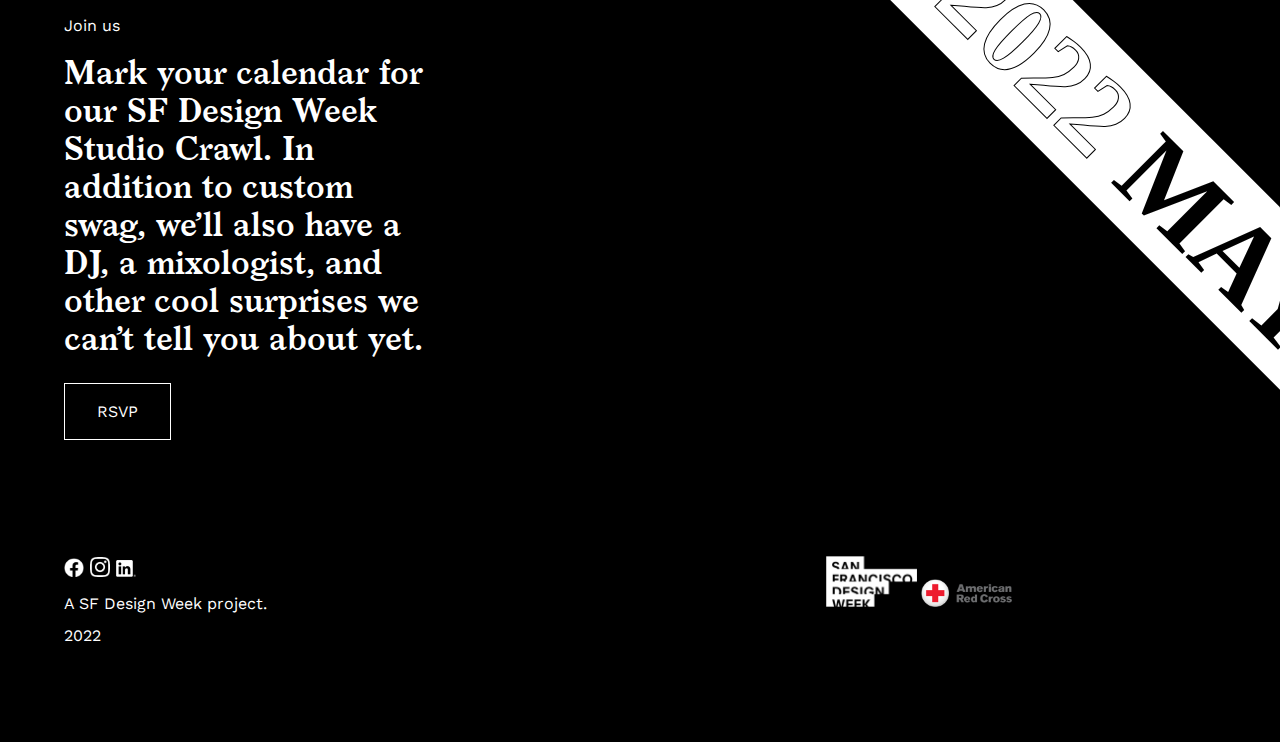
==== commit a3c8c53c: "fixed some issues" ====
--- a/index.html
+++ b/index.html
@@ -10,7 +10,6 @@
 <body>
     <header>
         <div>
-            <!-- <img src="assets/img/line.svg" alt="line"> -->
             <p class="line">│</p>
             <p>Elephant presents</p>
             <h1>CALIFORNIA</h1>
@@ -119,7 +118,7 @@
     </main>
     <footer>
         <div class="bruceBanner">
-            <h5>06. MAY <span>2022</span>, 06. MAY <span>2022</span></h5>
+            <h5><span>2022</span> MAY 06, <span>2022</span> MAY 06</h5>
         </div>
         <figcaption>Join us</figcaption>
         <p>Mark your calendar for our SF Design Week Studio Crawl. In addition to custom swag, we’ll also have a DJ, a mixologist, and other cool surprises we can’t tell you about yet.
--- a/assets/css/style.css
+++ b/assets/css/style.css
@@ -49,7 +49,7 @@
     background: url("../img/map.svg") right no-repeat;
     background-size: 35%;
     background-position: 85% 101%;
-    /* transform: rotate(15deg); */
+    /* transform: rotate(15deg); MAP? */
 }
 
 .line {
@@ -108,17 +108,11 @@
 }
 
 /* ASIDE */
-
-aside {
-    /* background: url("../img/map.svg") right no-repeat;
-    background-size: 50%;
-    background-position: 100% 100%; */
-}
-
 aside p {
     margin: 0 5%;
 }
 
+/* WILDFIRES */
 aside p:nth-of-type(1) {
     margin: 20vh 5% 0;
 }
@@ -136,11 +130,6 @@
     font-size: 5em;
     width: 95%;
 }
-
-/* section:nth-of-type(1) p {
-    width: 90%;
-} */
-
 
 .gridImages {
     display: grid;
@@ -207,15 +196,15 @@
 .image5 {
     grid-column-start: 13;
     grid-column-end: 18;
-    grid-row-start: 14;
-    grid-row-end: 15;
+    grid-row-start: 15;
+    grid-row-end: 16;
 }
 
 .p2 {
     grid-column-start: 8;
     grid-column-end: 15;
-    grid-row-start: 18;
-    grid-row-end: 19;
+    grid-row-start: 19;
+    grid-row-end: 20;
     line-height: 2em;
     width: 83%;
 }
@@ -228,10 +217,10 @@
 }
 
 .image7 {
-    grid-column-start: 12; 
-    grid-column-end: 17; 
-    grid-row-start: 20;
-    grid-row-end: 21; 
+    grid-column-start: 10; 
+    grid-column-end: 16; 
+    grid-row-start: 22;
+    grid-row-end: 22; 
     position: relative;
 }
 
@@ -239,7 +228,7 @@
     grid-column-start: 1;
     grid-column-end: 21;
     grid-row-start: 21;
-    grid-row-end: 22;
+    grid-row-end: 24;
     background: #fff;
 }
 
@@ -249,6 +238,7 @@
     background: #000;
     color: #fff;
     display: flex;
+    margin-top: 30vh;
 }
 
 /* 001 */
@@ -259,7 +249,7 @@
 /* —ARTISTS */
 section:nth-of-type(2) div:nth-of-type(2) figcaption,
 section:nth-of-type(4) div:nth-of-type(2) figcaption {
-    margin: 0 0 20vh 15%;
+    margin: 0 0 20vh;
 }
 
 /* THE GOLDEN BEAR */
@@ -273,15 +263,12 @@
 section:nth-of-type(2) p {
     font-family: "LarishNeue1";
     font-size: 2em;
-    margin: 35vh 0 0 15%;
+    margin: 35vh 0 0 0%;
     width: 75%;
 }
 
 /* FLEXBASIS */
-section:nth-of-type(2) div:nth-of-type(1) {
-    flex-basis: 50%;
-}
-
+section:nth-of-type(2) div:nth-of-type(1),
 section:nth-of-type(2) div:nth-of-type(2) {
     flex-basis: 50%;
 }
@@ -325,6 +312,7 @@
     z-index: 999;
 }
 
+/* rotierender Kreis */
 .circle {
     grid-column-start: 18;
     grid-column-end: 21;
@@ -344,7 +332,6 @@
     }
 }
 
-
 .goldenRow2 {
     grid-column-start: 1;
     grid-column-end: 21;
@@ -356,7 +343,6 @@
 /*=== The Poppy Bear ====*/
 section:nth-of-type(4) {
     background: #fff;
-    /* background: url("../img/cc-circle-2.png"); */
     color: #000;
     display: flex;
 }
@@ -364,18 +350,14 @@
 section:nth-of-type(4) h4 {
     font-size: 5em;
     width: 23%;
+    margin: 0 20%;
+} 
+
+section:nth-of-type(4) div:nth-of-type(1) figcaption:nth-of-type(1) {
     margin: 0 20% 0;
-} 
-
-
-section:nth-of-type(4) div:nth-of-type(1) figcaption:nth-of-type(1) {
-    margin: 20vh 20% 0;
-}
-
-section:nth-of-type(4) div:nth-of-type(1) {
-    flex-basis: 50%;
-}
-
+}
+
+section:nth-of-type(4) div:nth-of-type(1),
 section:nth-of-type(4) div:nth-of-type(2) {
     flex-basis: 50%;
 }
@@ -384,7 +366,7 @@
 section:nth-of-type(4) p {
     font-family: "LarishNeue1";
     font-size: 2em;
-    margin: 20vh 0 0 15%;
+    margin-right: 15%;
     width: 75%;
 }
 
@@ -399,7 +381,7 @@
 
 /*========================== FOOTER ==========================*/
 .bruceBanner {
-    background: yellow;
+    background: #fff;
     color: #000;
     font-size: 15vh;
     width: 110%;
@@ -411,6 +393,7 @@
     animation: run 5s linear infinite;
 }
 
+/* YEAR */
 .bruceBanner span {
         color: #fff;
         -webkit-text-stroke: 1px #000;
@@ -418,16 +401,26 @@
 }
 
 @keyframes run {
-    0%   {left: 0px;}
+    /* 0%   {left: 0px;}
     50% {right: 200px;}
-    100% {right: 200px;}
+    100% {right: 200px;} */
+    0%, 5%, 95%, 100% {
+        left: 0%;
+        transform: translate(0, 0);
+        /* transform: rotate(45deg); */
+    }
+    45%, 55% {
+        left: 100%;
+        transform: translate(-100%, 0);
+        /* transform: rotate(45deg); */
+    }
 }
 
 footer {
     background: #000;
     color: #fff;
     width: 100%;
-    /* overflow: hidden; */
+    overflow: hidden;
 }
 
 /* JOIN US */
@@ -465,7 +458,6 @@
 
 footer nav ul {
     text-decoration: none;
-    color: #fff;
     list-style: none;
     line-height: 2em;
 }
@@ -478,15 +470,10 @@
 
 footer nav ul li {
     text-decoration: none;
-    color: #fff;
     list-style: none;
 }
 
 /* SFDW, ARD*/
-/* footer figure {
-    margin: 0 0 0;
-} */
-
 footer figure img {
     width: 20%;
 }
@@ -510,6 +497,11 @@
     /* HEADER LAST YEAR / FACTS */
     h2 {
         font-size: 2em;
+    }
+
+    /* WILDFIRES */
+    aside p:nth-of-type(1) {
+        margin: 0 5% 0;
     }
 
     /* STUCK IN THE MIDDLE */
@@ -524,32 +516,37 @@
         grid-row-end: 23;
         background: #000;
     }
+
+    h3 {
+        width: 100%;
+    }
+
     .h3 {
-    font-size: 0.5em;
-    grid-column-start: 8;
-    grid-column-end: 13;
-    grid-row-start: 5;
-    grid-row-end: 8;
+        font-size: 0.5em;
+        grid-column-start: 6;
+        grid-column-end: 20;
+        grid-row-start: 2;
+        grid-row-end: 9;
     }
 
     .p1, .p2 {
         font-size: 1em;
-        line-height: 1em;
+        line-height: 1.5em;
     }
 
     .p1 {
         margin: 15vh 0 0;
         grid-column-start: 6;
         grid-column-end: 21;
-        grid-row-start: 6;
+        grid-row-start: 1;
         grid-row-end: 8;
     }
 
     .p2 {
-        margin: 0 0;
+        margin-top: -2vh;
         grid-column-start: 6;
         grid-column-end: 21;
-        grid-row-start: 15;
+        grid-row-start: 12;
         grid-row-end: 17;
     }
 
@@ -603,20 +600,20 @@
     }
 
     /* THE GOLDEN BEAR */
-    /* section:nth-of-type(2) {
-        margin-top: 0vh;
-    } */
+    section:nth-of-type(2) div:nth-of-type(1) figcaption:nth-of-type(1) {
+        margin-top: -20vh;
+    }
 
     h4 {
-    font-size: 2em;
-    width: 23%;
-    margin: 0 20% 0;
+        font-size: 2em;
+        width: 23%;
+        margin: 0vh 20% 0;
     }
 
     section:nth-of-type(2) p {
         font-family: "LarishNeue1";
         font-size: 1em;
-        margin: 35vh 0 0 15%;
+        margin-top: -20vh;
         width: 75%;
     }
 
@@ -627,15 +624,18 @@
 
     section:nth-of-type(4) h4 {
         font-size: 2em;
-    width: 23%;
-    margin: 0 20% 0;
+        width: 23%;
+        margin: 0 20% 0;
     } 
 
     section:nth-of-type(4) p {
         font-family: "LarishNeue1";
         font-size: 1em;
-        margin: 20vh 0 0 15%;
         width: 75%;
+    }
+
+    .circle {
+        visibility: hidden;
     }
 
     /* FOOTER */
